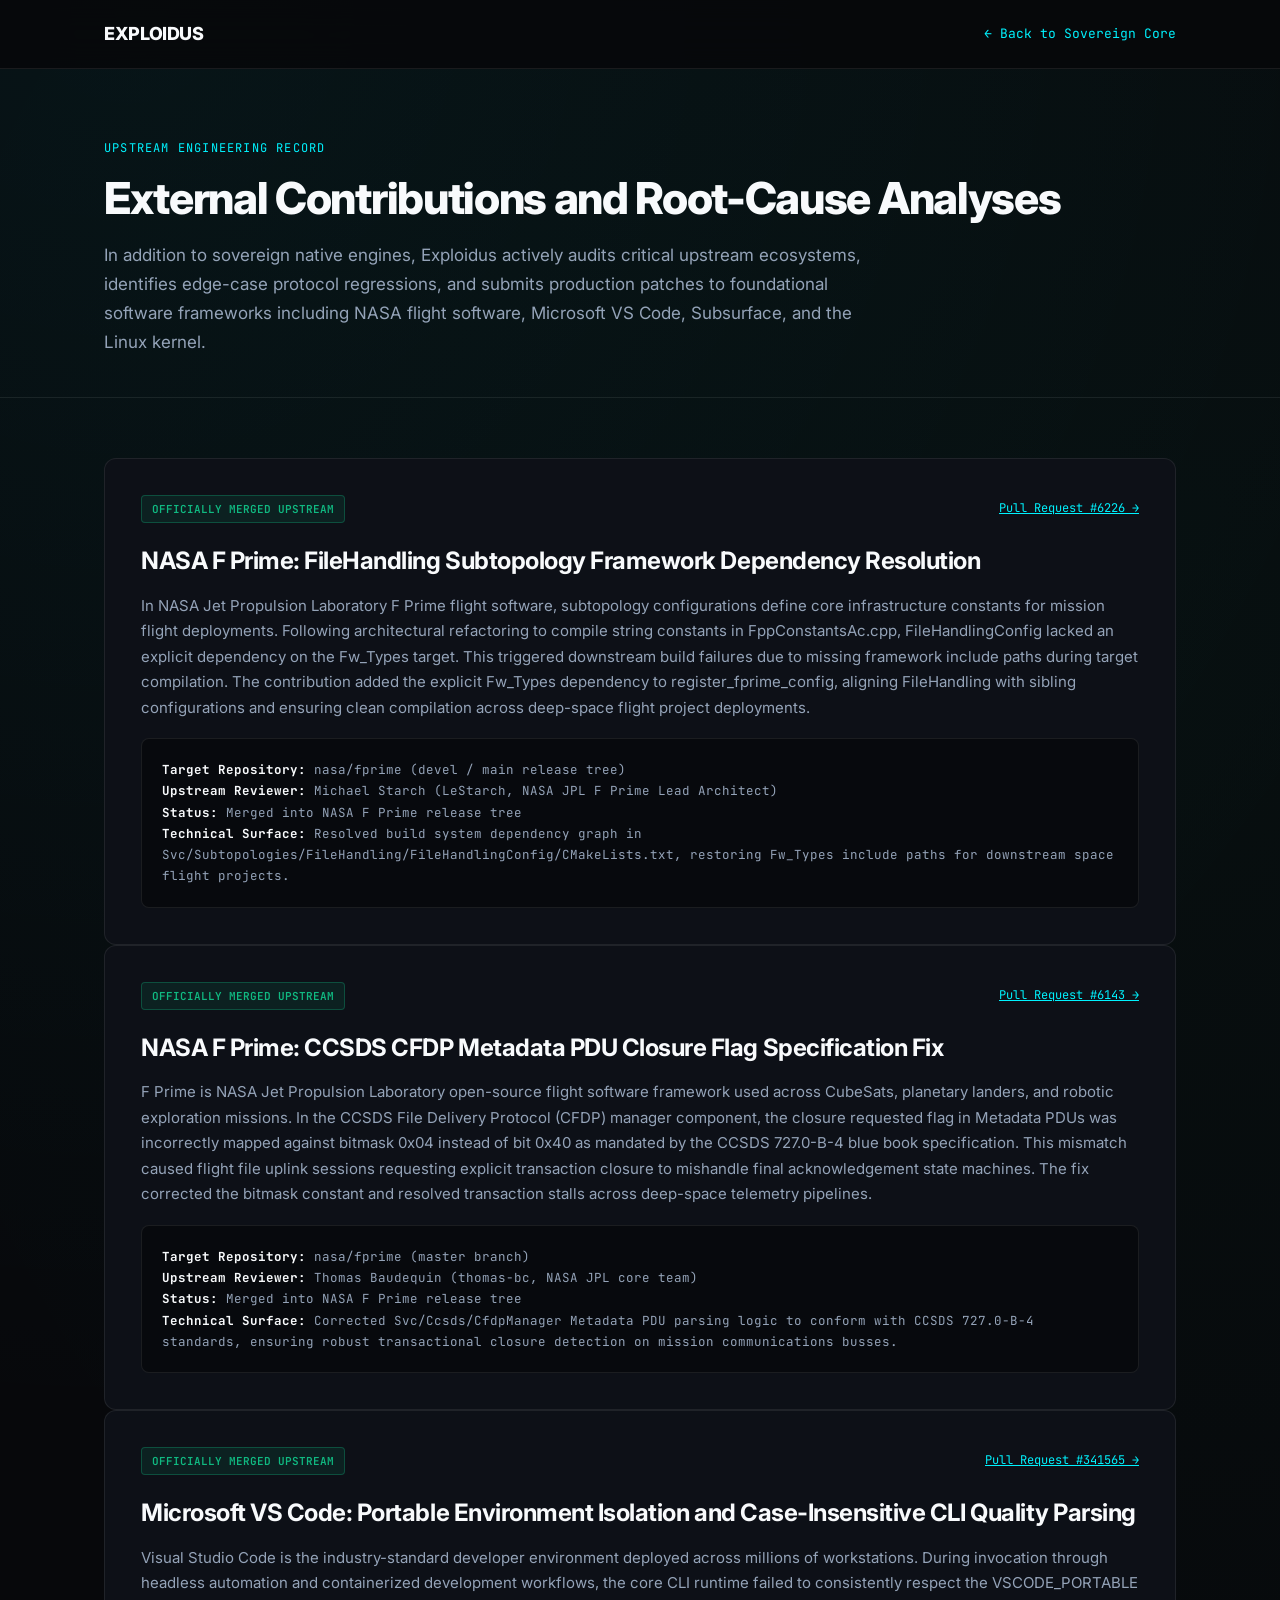
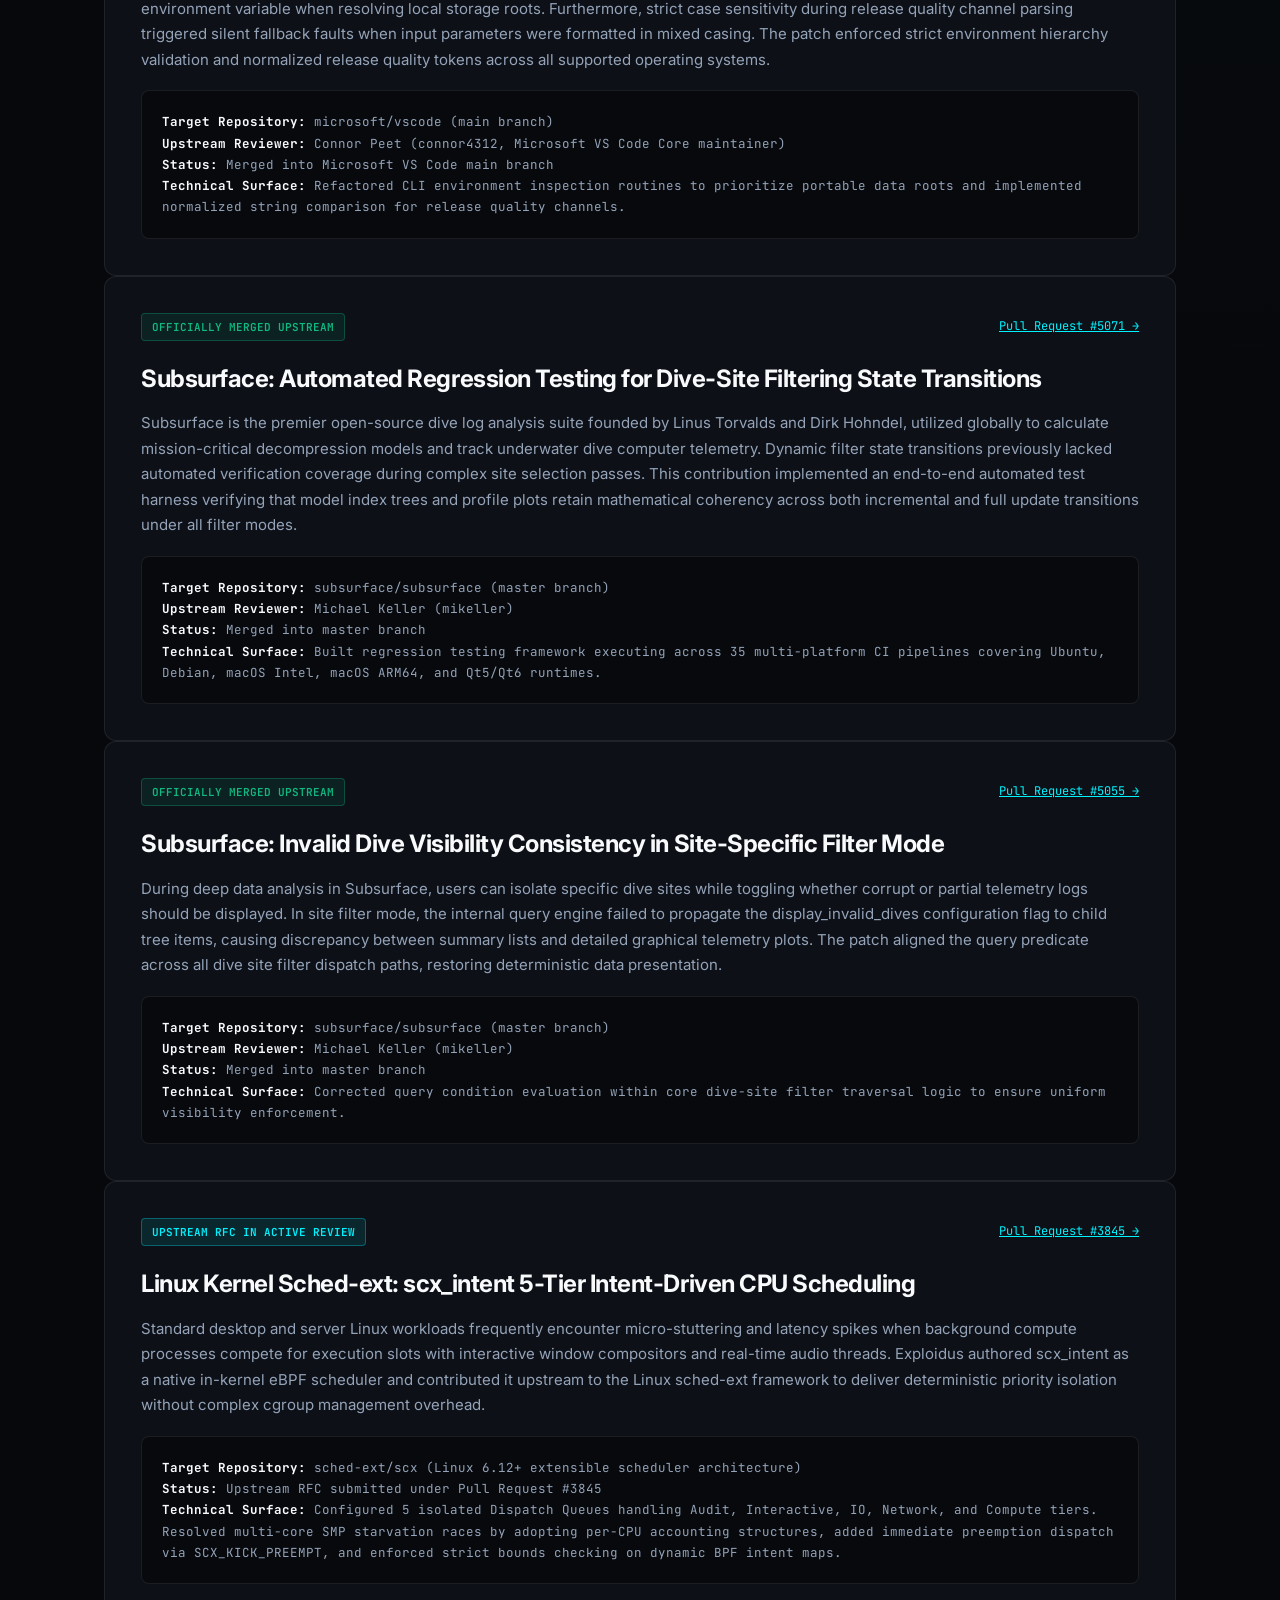
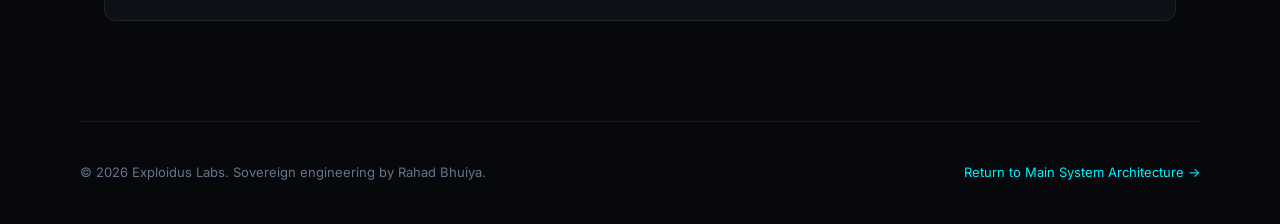
==== contributions.html @ 7e9ce343 "feat: sovereign deep-tech systems architecture, enterprise solutions, and upstream track record" ====
<!DOCTYPE html>
<html lang="en">
<head>
  <meta charset="UTF-8">
  <meta name="viewport" content="width=device-width, initial-scale=1.0">
  <title>Upstream Engineering Case Studies | Exploidus</title>
  <meta name="description" content="Technical record of upstream open source contributions, bug investigations, and kernel patches authored by Exploidus and Rahad Bhuiya across NASA, Microsoft, Subsurface, and Linux.">
  <link rel="canonical" href="https://exploidus.com/contributions.html">
  <meta name="robots" content="index, follow">
  <link rel="preconnect" href="https://fonts.googleapis.com">
  <link rel="preconnect" href="https://fonts.gstatic.com" crossorigin>
  <link href="https://fonts.googleapis.com/css2?family=Inter:wght@300;400;500;600;700;800&family=JetBrains+Mono:wght@400;500;600;700&display=swap" rel="stylesheet">
  <link rel="icon" href="data:image/svg+xml,<svg xmlns='http://www.w3.org/2000/svg' viewBox='0 0 100 100'><rect width='100' height='100' rx='22' fill='%2308090C'/><path d='M50 15 L82 30 V55 C82 72 50 85 50 85 C50 85 18 72 18 55 V30 Z' fill='none' stroke='%2300F2FE' stroke-width='6'/><circle cx='50' cy='48' r='12' fill='%2300F2FE'/></svg>">
  <style>
    :root {
      --bg: #07080B;
      --panel: #0D1017;
      --panel-hover: #121722;
      --border: rgba(255, 255, 255, 0.08);
      --border-focus: rgba(0, 242, 254, 0.35);
      --cyan: #00F2FE;
      --cyan-glow: rgba(0, 242, 254, 0.2);
      --emerald: #10B981;
      --text: #F8FAFC;
      --text-muted: #94A3B8;
      --text-dim: #64748B;
      --font-sans: 'Inter', -apple-system, BlinkMacSystemFont, 'Segoe UI', Roboto, sans-serif;
      --font-mono: 'JetBrains Mono', monospace;
      --max-width: 1120px;
    }
    *, *::before, *::after {
      box-sizing: border-box;
      margin: 0;
      padding: 0;
    }
    html {
      color-scheme: dark;
      scroll-behavior: smooth;
    }
    body {
      background-color: var(--bg);
      color: var(--text);
      font-family: var(--font-sans);
      line-height: 1.65;
      overflow-x: hidden;
      background-image: 
        radial-gradient(circle at 10% 0%, rgba(0, 242, 254, 0.05) 0%, transparent 40%),
        radial-gradient(circle at 90% 20%, rgba(16, 185, 129, 0.04) 0%, transparent 45%);
    }
    a {
      color: inherit;
      text-decoration: none;
      transition: color 0.15s ease;
    }
    .container {
      max-width: var(--max-width);
      margin: 0 auto;
      padding: 0 24px;
    }
    .nav {
      position: sticky;
      top: 0;
      z-index: 50;
      background: rgba(7, 8, 11, 0.9);
      backdrop-filter: blur(16px);
      -webkit-backdrop-filter: blur(16px);
      border-bottom: 1px solid var(--border);
    }
    .nav-inner {
      display: flex;
      align-items: center;
      justify-content: space-between;
      height: 68px;
    }
    .brand {
      display: flex;
      align-items: center;
      gap: 12px;
      font-weight: 800;
      font-size: 18px;
      letter-spacing: -0.02em;
    }

    .nav-back {
      font-family: var(--font-mono);
      font-size: 13px;
      color: var(--cyan);
      display: inline-flex;
      align-items: center;
      gap: 6px;
    }
    .nav-back:hover {
      text-decoration: underline;
    }
    .page-header {
      padding: 70px 0 40px;
      border-bottom: 1px solid var(--border);
    }
    .page-tag {
      font-family: var(--font-mono);
      font-size: 12px;
      color: var(--cyan);
      letter-spacing: 0.1em;
      text-transform: uppercase;
      margin-bottom: 14px;
      display: block;
    }
    .page-title {
      font-size: clamp(32px, 5vw, 44px);
      font-weight: 800;
      letter-spacing: -0.03em;
      line-height: 1.15;
      margin-bottom: 18px;
    }
    .page-lead {
      font-size: 17px;
      color: var(--text-muted);
      max-width: 760px;
      line-height: 1.7;
    }
    .case-list {
      padding: 60px 0 100px;
      display: flex;
      flex-direction: column;
      gap: 40px;
    }
    .case-card {
      background: var(--panel);
      border: 1px solid var(--border);
      border-radius: 12px;
      padding: 36px;
      transition: border-color 0.2s ease, box-shadow 0.2s ease;
    }
    .case-card:hover {
      border-color: var(--border-focus);
      box-shadow: 0 16px 36px rgba(0, 0, 0, 0.4);
    }
    .case-meta {
      display: flex;
      align-items: center;
      justify-content: space-between;
      gap: 16px;
      margin-bottom: 18px;
      flex-wrap: wrap;
    }
    .case-badge {
      font-family: var(--font-mono);
      font-size: 11px;
      padding: 4px 10px;
      border-radius: 4px;
      background: rgba(16, 185, 129, 0.1);
      border: 1px solid rgba(16, 185, 129, 0.3);
      color: var(--emerald);
      font-weight: 600;
      text-transform: uppercase;
    }
    .case-badge.rfc {
      background: rgba(0, 242, 254, 0.1);
      border-color: rgba(0, 242, 254, 0.3);
      color: var(--cyan);
    }
    .case-link {
      font-family: var(--font-mono);
      font-size: 12px;
      color: var(--cyan);
      text-decoration: underline;
    }
    .case-title {
      font-size: 24px;
      font-weight: 700;
      margin-bottom: 12px;
      letter-spacing: -0.02em;
    }
    .case-text {
      color: var(--text-muted);
      font-size: 15px;
      line-height: 1.7;
      margin-bottom: 18px;
    }
    .case-details {
      background: rgba(7, 8, 11, 0.7);
      border: 1px solid var(--border);
      border-radius: 8px;
      padding: 20px;
      font-family: var(--font-mono);
      font-size: 12.5px;
      color: var(--text-muted);
      line-height: 1.7;
    }
    .case-details strong {
      color: var(--text);
    }
    .footer {
      border-top: 1px solid var(--border);
      padding: 40px 0;
      font-size: 13px;
      color: var(--text-dim);
      display: flex;
      justify-content: space-between;
      align-items: center;
      flex-wrap: wrap;
      gap: 16px;
    }
    @media (max-width: 768px) {
      .container {
        padding: 0 18px;
      }
      .page-header {
        padding: 50px 0 30px;
      }
      .case-card {
        padding: 24px 18px;
      }
      .case-title {
        font-size: 20px;
      }
      .case-text {
        font-size: 14px;
      }
      .case-details {
        font-size: 11.5px;
        padding: 16px 14px;
      }
    }
  </style>
</head>
<body>

  <header class="nav">
    <div class="container nav-inner">
      <a href="https://exploidus.com/" class="brand">
        <span>EXPLOIDUS</span>
      </a>
      <a href="https://exploidus.com/" class="nav-back">&larr; Back to Sovereign Core</a>
    </div>
  </header>

  <main>
    <section class="page-header">
      <div class="container">
        <span class="page-tag">Upstream Engineering Record</span>
        <h1 class="page-title">External Contributions and Root-Cause Analyses</h1>
        <p class="page-lead">
          In addition to sovereign native engines, Exploidus actively audits critical upstream ecosystems, identifies edge-case protocol regressions, and submits production patches to foundational software frameworks including NASA flight software, Microsoft VS Code, Subsurface, and the Linux kernel.
        </p>
      </div>
    </section>

    <section class="case-list">
      <div class="container">

        <!-- Case 1: NASA F Prime PR 6226 -->
        <article class="case-card">
          <div class="case-meta">
            <span class="case-badge">OFFICIALLY MERGED UPSTREAM</span>
            <a href="https://github.com/nasa/fprime/pull/6226" target="_blank" rel="noopener" class="case-link">Pull Request #6226 &rarr;</a>
          </div>
          <h2 class="case-title">NASA F Prime: FileHandling Subtopology Framework Dependency Resolution</h2>
          <p class="case-text">
            In NASA Jet Propulsion Laboratory F Prime flight software, subtopology configurations define core infrastructure constants for mission flight deployments. Following architectural refactoring to compile string constants in FppConstantsAc.cpp, FileHandlingConfig lacked an explicit dependency on the Fw_Types target. This triggered downstream build failures due to missing framework include paths during target compilation. The contribution added the explicit Fw_Types dependency to register_fprime_config, aligning FileHandling with sibling configurations and ensuring clean compilation across deep-space flight project deployments.
          </p>
          <div class="case-details">
            <strong>Target Repository:</strong> nasa/fprime (devel / main release tree)<br>
            <strong>Upstream Reviewer:</strong> Michael Starch (LeStarch, NASA JPL F Prime Lead Architect)<br>
            <strong>Status:</strong> Merged into NASA F Prime release tree<br>
            <strong>Technical Surface:</strong> Resolved build system dependency graph in Svc/Subtopologies/FileHandling/FileHandlingConfig/CMakeLists.txt, restoring Fw_Types include paths for downstream space flight projects.
          </div>
        </article>

        <!-- Case 2: NASA F Prime PR 6143 -->
        <article class="case-card">
          <div class="case-meta">
            <span class="case-badge">OFFICIALLY MERGED UPSTREAM</span>
            <a href="https://github.com/nasa/fprime/pull/6143" target="_blank" rel="noopener" class="case-link">Pull Request #6143 &rarr;</a>
          </div>
          <h2 class="case-title">NASA F Prime: CCSDS CFDP Metadata PDU Closure Flag Specification Fix</h2>
          <p class="case-text">
            F Prime is NASA Jet Propulsion Laboratory open-source flight software framework used across CubeSats, planetary landers, and robotic exploration missions. In the CCSDS File Delivery Protocol (CFDP) manager component, the closure requested flag in Metadata PDUs was incorrectly mapped against bitmask 0x04 instead of bit 0x40 as mandated by the CCSDS 727.0-B-4 blue book specification. This mismatch caused flight file uplink sessions requesting explicit transaction closure to mishandle final acknowledgement state machines. The fix corrected the bitmask constant and resolved transaction stalls across deep-space telemetry pipelines.
          </p>
          <div class="case-details">
            <strong>Target Repository:</strong> nasa/fprime (master branch)<br>
            <strong>Upstream Reviewer:</strong> Thomas Baudequin (thomas-bc, NASA JPL core team)<br>
            <strong>Status:</strong> Merged into NASA F Prime release tree<br>
            <strong>Technical Surface:</strong> Corrected Svc/Ccsds/CfdpManager Metadata PDU parsing logic to conform with CCSDS 727.0-B-4 standards, ensuring robust transactional closure detection on mission communications busses.
          </div>
        </article>

        <!-- Case 2: Microsoft VS Code PR 341565 -->
        <article class="case-card">
          <div class="case-meta">
            <span class="case-badge">OFFICIALLY MERGED UPSTREAM</span>
            <a href="https://github.com/microsoft/vscode/pull/341565" target="_blank" rel="noopener" class="case-link">Pull Request #341565 &rarr;</a>
          </div>
          <h2 class="case-title">Microsoft VS Code: Portable Environment Isolation and Case-Insensitive CLI Quality Parsing</h2>
          <p class="case-text">
            Visual Studio Code is the industry-standard developer environment deployed across millions of workstations. During invocation through headless automation and containerized development workflows, the core CLI runtime failed to consistently respect the VSCODE_PORTABLE environment variable when resolving local storage roots. Furthermore, strict case sensitivity during release quality channel parsing triggered silent fallback faults when input parameters were formatted in mixed casing. The patch enforced strict environment hierarchy validation and normalized release quality tokens across all supported operating systems.
          </p>
          <div class="case-details">
            <strong>Target Repository:</strong> microsoft/vscode (main branch)<br>
            <strong>Upstream Reviewer:</strong> Connor Peet (connor4312, Microsoft VS Code Core maintainer)<br>
            <strong>Status:</strong> Merged into Microsoft VS Code main branch<br>
            <strong>Technical Surface:</strong> Refactored CLI environment inspection routines to prioritize portable data roots and implemented normalized string comparison for release quality channels.
          </div>
        </article>

        <!-- Case 3: Subsurface PR 5071 -->
        <article class="case-card">
          <div class="case-meta">
            <span class="case-badge">OFFICIALLY MERGED UPSTREAM</span>
            <a href="https://github.com/subsurface/subsurface/pull/5071" target="_blank" rel="noopener" class="case-link">Pull Request #5071 &rarr;</a>
          </div>
          <h2 class="case-title">Subsurface: Automated Regression Testing for Dive-Site Filtering State Transitions</h2>
          <p class="case-text">
            Subsurface is the premier open-source dive log analysis suite founded by Linus Torvalds and Dirk Hohndel, utilized globally to calculate mission-critical decompression models and track underwater dive computer telemetry. Dynamic filter state transitions previously lacked automated verification coverage during complex site selection passes. This contribution implemented an end-to-end automated test harness verifying that model index trees and profile plots retain mathematical coherency across both incremental and full update transitions under all filter modes.
          </p>
          <div class="case-details">
            <strong>Target Repository:</strong> subsurface/subsurface (master branch)<br>
            <strong>Upstream Reviewer:</strong> Michael Keller (mikeller)<br>
            <strong>Status:</strong> Merged into master branch<br>
            <strong>Technical Surface:</strong> Built regression testing framework executing across 35 multi-platform CI pipelines covering Ubuntu, Debian, macOS Intel, macOS ARM64, and Qt5/Qt6 runtimes.
          </div>
        </article>

        <!-- Case 4: Subsurface PR 5055 -->
        <article class="case-card">
          <div class="case-meta">
            <span class="case-badge">OFFICIALLY MERGED UPSTREAM</span>
            <a href="https://github.com/subsurface/subsurface/pull/5055" target="_blank" rel="noopener" class="case-link">Pull Request #5055 &rarr;</a>
          </div>
          <h2 class="case-title">Subsurface: Invalid Dive Visibility Consistency in Site-Specific Filter Mode</h2>
          <p class="case-text">
            During deep data analysis in Subsurface, users can isolate specific dive sites while toggling whether corrupt or partial telemetry logs should be displayed. In site filter mode, the internal query engine failed to propagate the display_invalid_dives configuration flag to child tree items, causing discrepancy between summary lists and detailed graphical telemetry plots. The patch aligned the query predicate across all dive site filter dispatch paths, restoring deterministic data presentation.
          </p>
          <div class="case-details">
            <strong>Target Repository:</strong> subsurface/subsurface (master branch)<br>
            <strong>Upstream Reviewer:</strong> Michael Keller (mikeller)<br>
            <strong>Status:</strong> Merged into master branch<br>
            <strong>Technical Surface:</strong> Corrected query condition evaluation within core dive-site filter traversal logic to ensure uniform visibility enforcement.
          </div>
        </article>

        <!-- Case 5: Linux Kernel Sched-ext PR 3845 -->
        <article class="case-card">
          <div class="case-meta">
            <span class="case-badge rfc">UPSTREAM RFC IN ACTIVE REVIEW</span>
            <a href="https://github.com/sched-ext/scx/pull/3845" target="_blank" rel="noopener" class="case-link">Pull Request #3845 &rarr;</a>
          </div>
          <h2 class="case-title">Linux Kernel Sched-ext: scx_intent 5-Tier Intent-Driven CPU Scheduling</h2>
          <p class="case-text">
            Standard desktop and server Linux workloads frequently encounter micro-stuttering and latency spikes when background compute processes compete for execution slots with interactive window compositors and real-time audio threads. Exploidus authored scx_intent as a native in-kernel eBPF scheduler and contributed it upstream to the Linux sched-ext framework to deliver deterministic priority isolation without complex cgroup management overhead.
          </p>
          <div class="case-details">
            <strong>Target Repository:</strong> sched-ext/scx (Linux 6.12+ extensible scheduler architecture)<br>
            <strong>Status:</strong> Upstream RFC submitted under Pull Request #3845<br>
            <strong>Technical Surface:</strong> Configured 5 isolated Dispatch Queues handling Audit, Interactive, IO, Network, and Compute tiers. Resolved multi-core SMP starvation races by adopting per-CPU accounting structures, added immediate preemption dispatch via SCX_KICK_PREEMPT, and enforced strict bounds checking on dynamic BPF intent maps.
          </div>
        </article>

      </div>
    </section>
  </main>

  <footer class="container footer">
    <div>&copy; 2026 Exploidus Labs. Sovereign engineering by Rahad Bhuiya.</div>
    <div><a href="https://exploidus.com/" style="color: var(--cyan);">Return to Main System Architecture &rarr;</a></div>
  </footer>

</body>
</html>
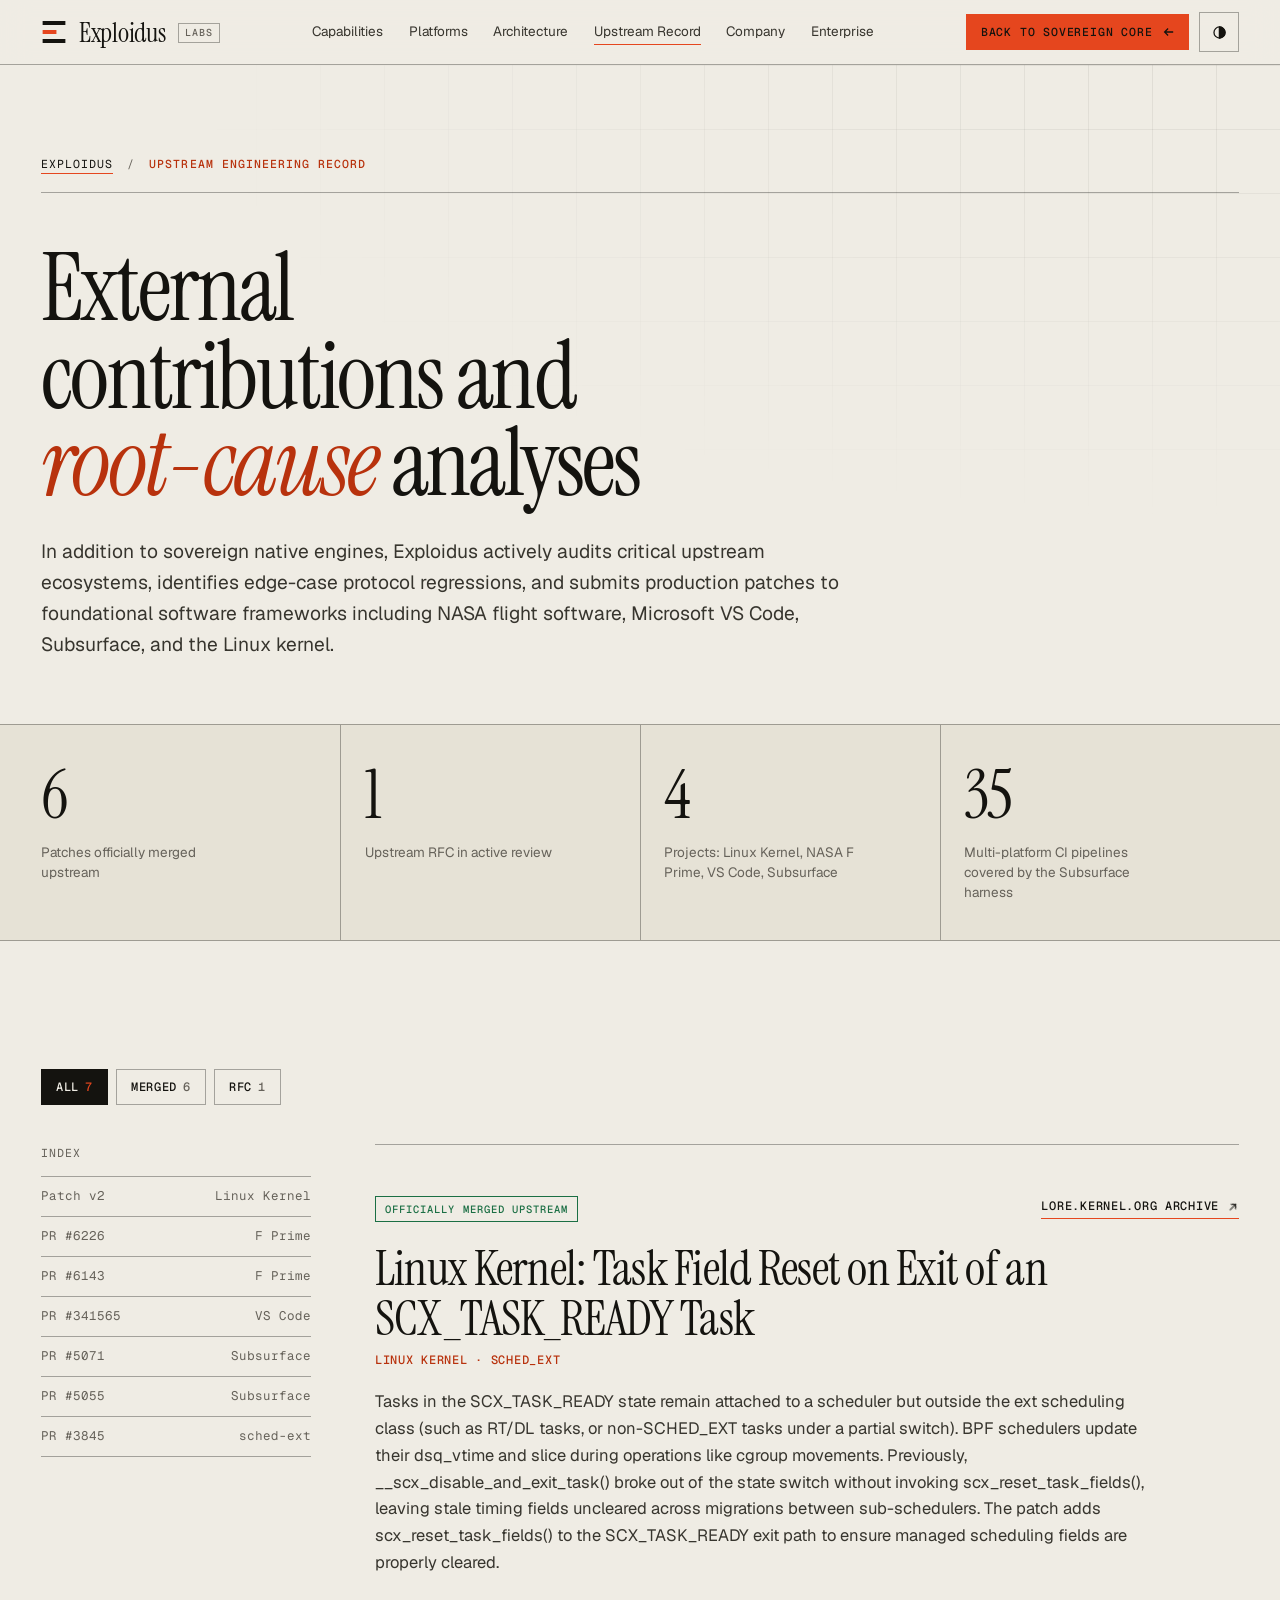
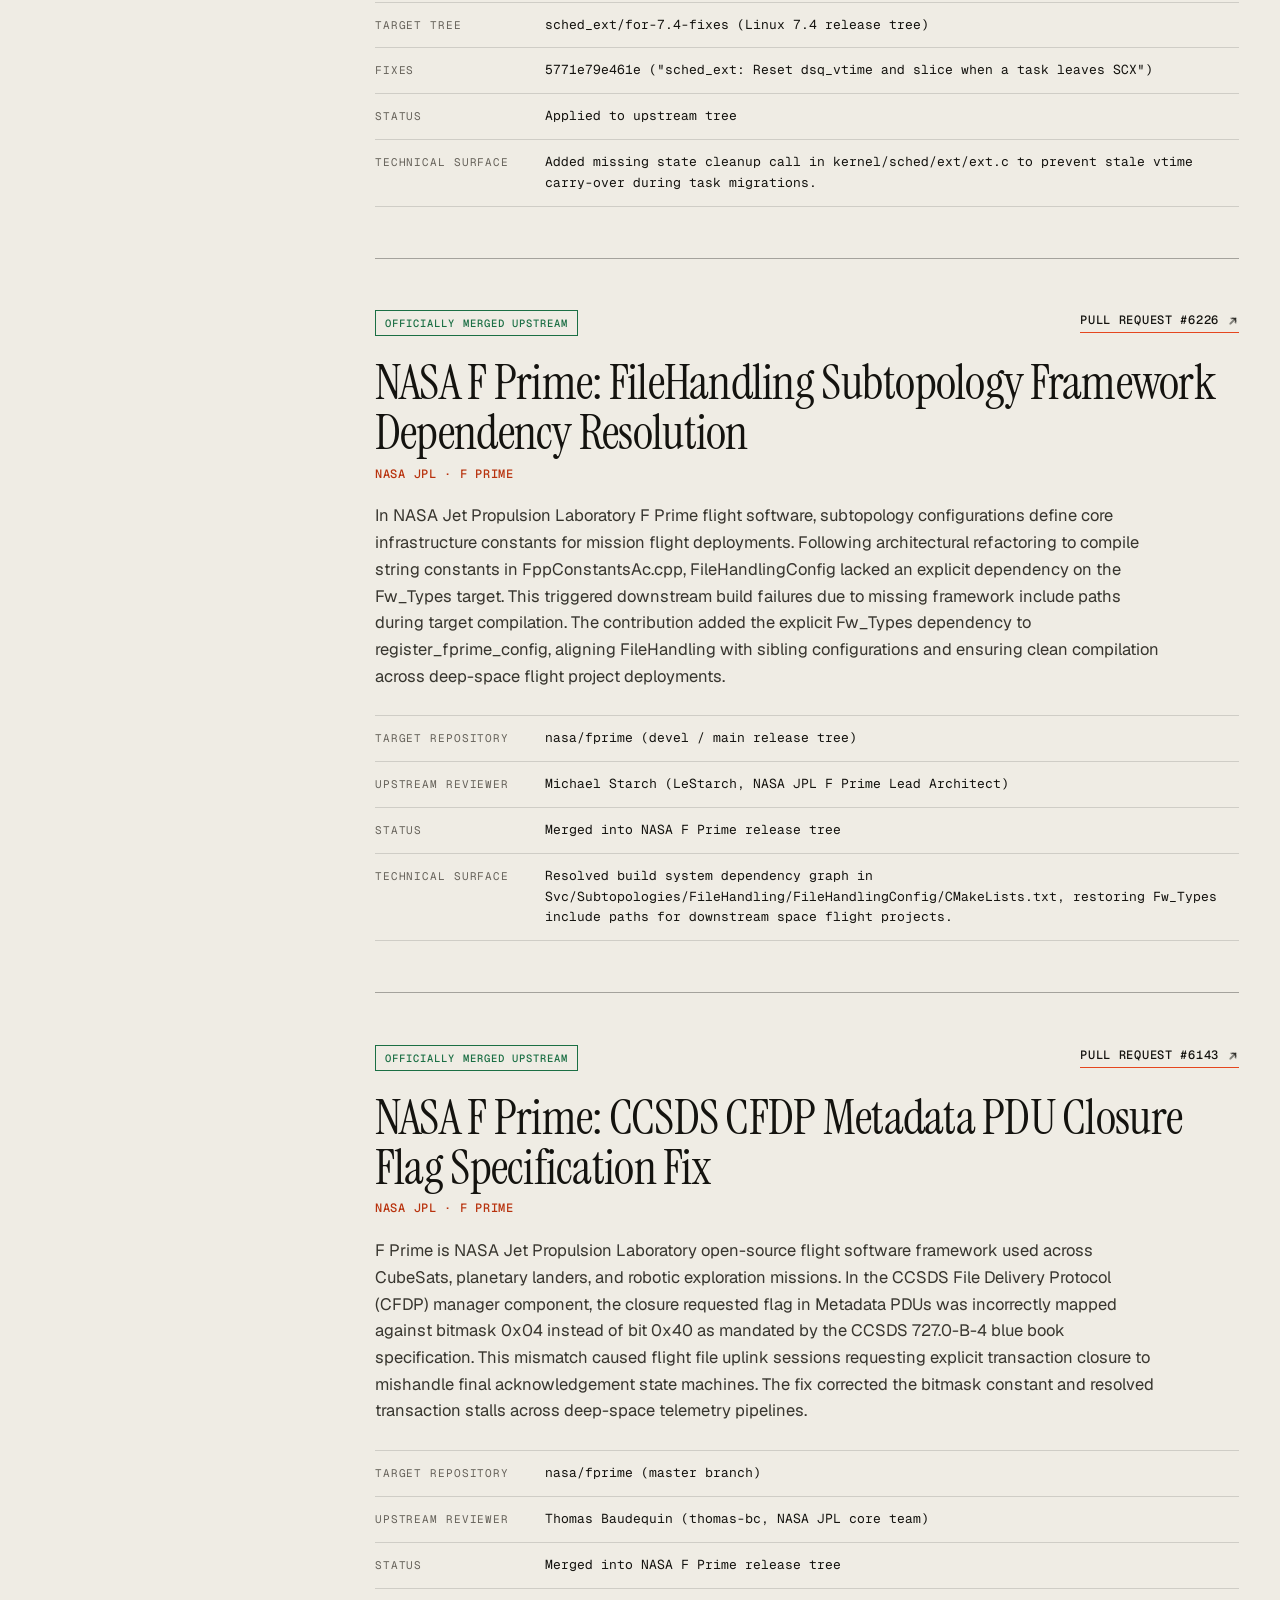
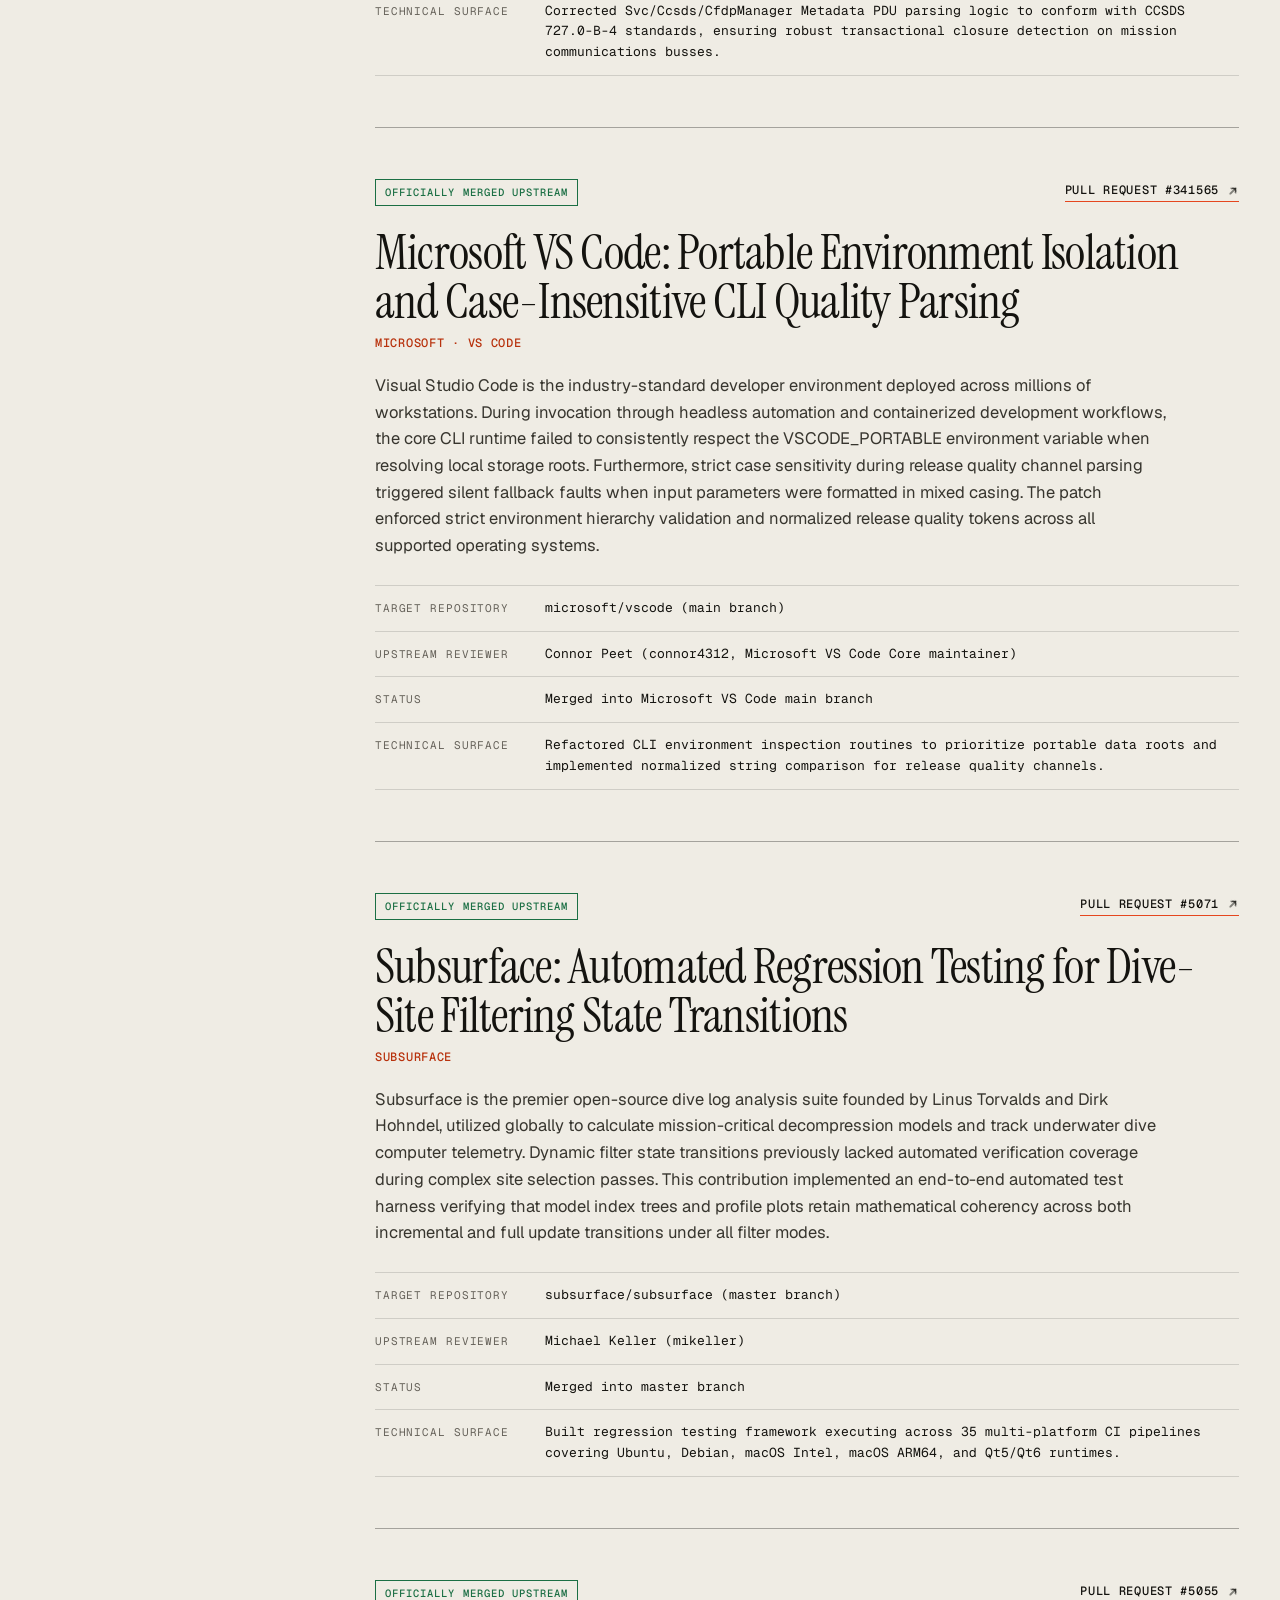
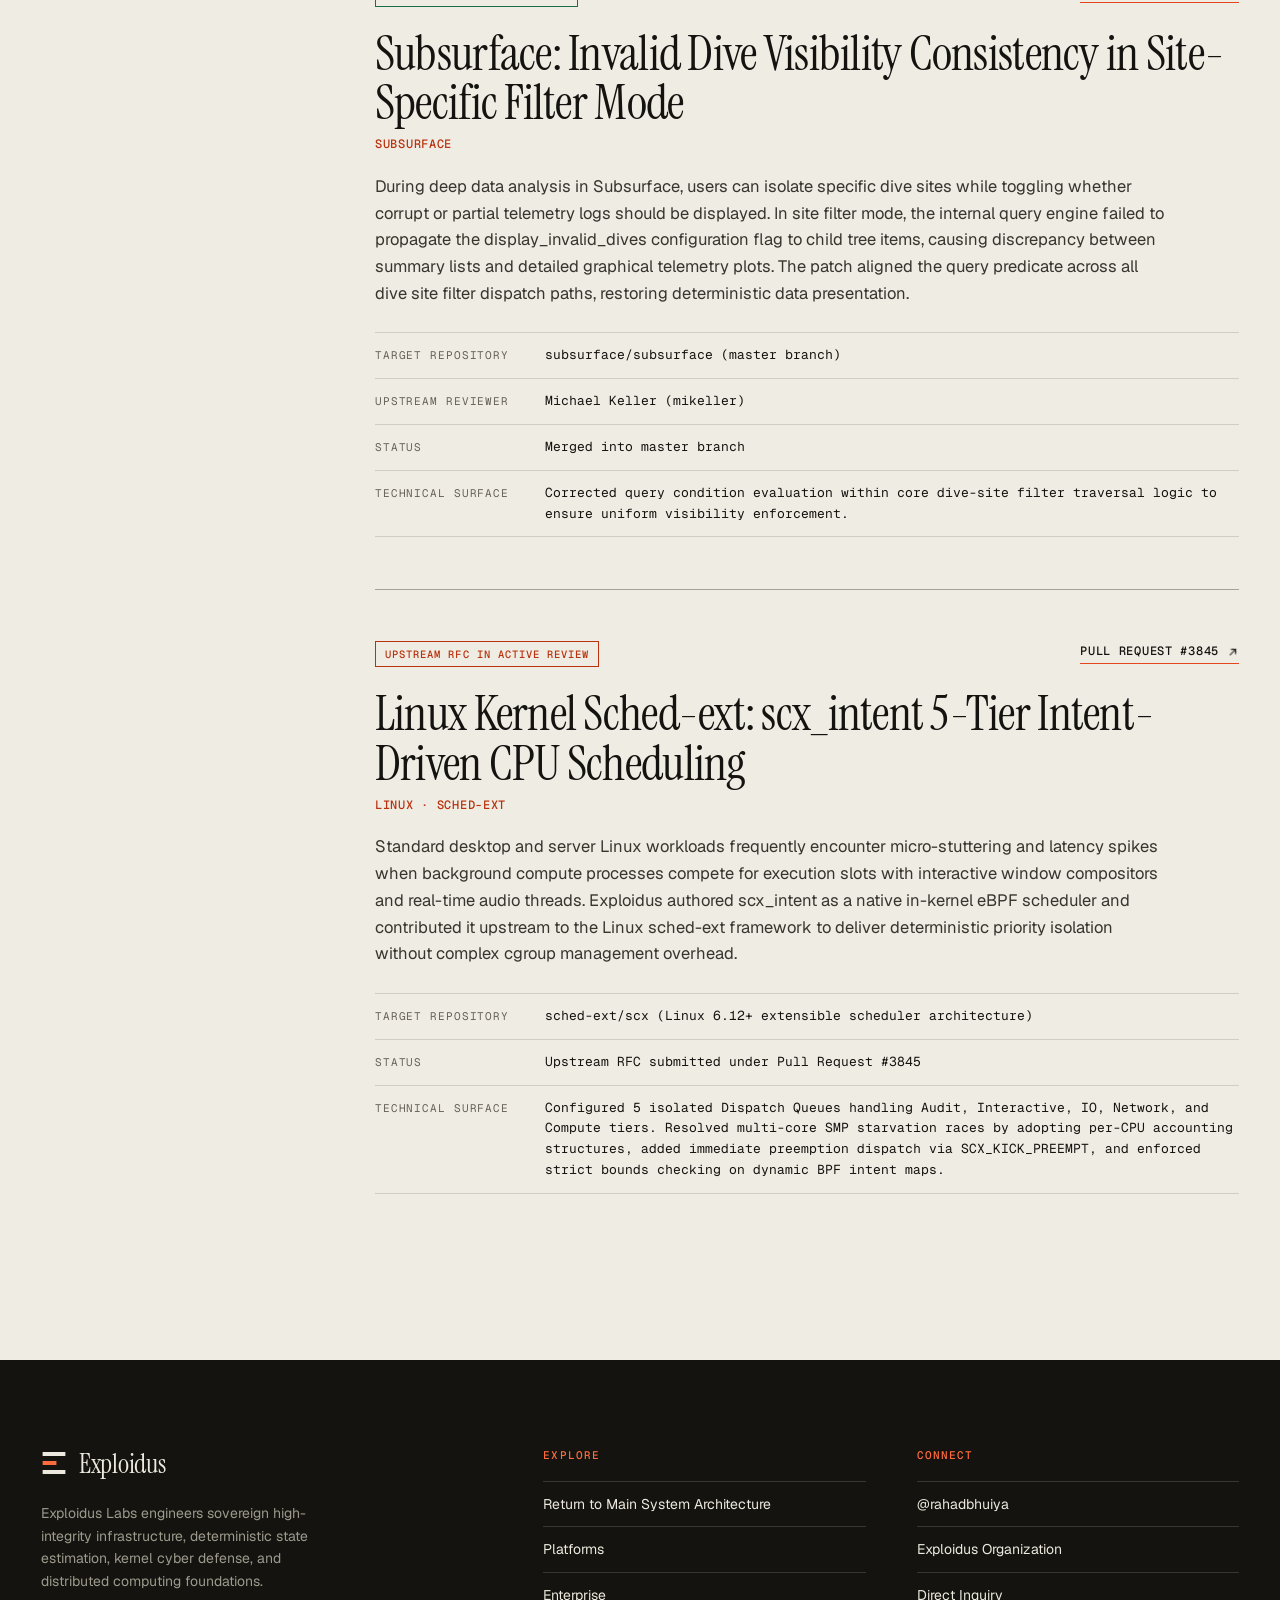
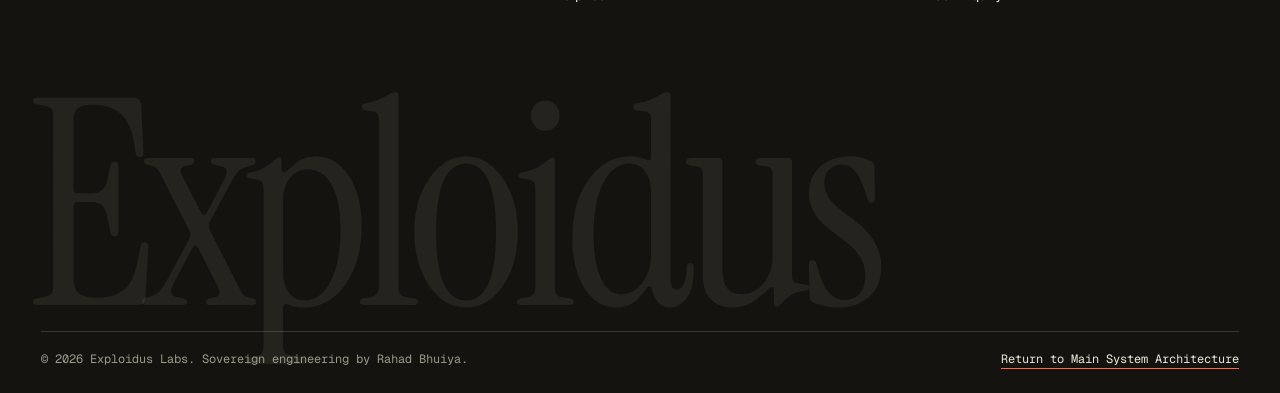
==== commit 45e22e01: "feat(design): deploy modern high-integrity systems portal redesign" ====
--- a/contributions.html
+++ b/contributions.html
@@ -7,363 +7,158 @@
   <meta name="description" content="Technical record of upstream open source contributions, bug investigations, and kernel patches authored by Exploidus and Rahad Bhuiya across NASA, Microsoft, Subsurface, and Linux.">
   <link rel="canonical" href="https://exploidus.com/contributions.html">
   <meta name="robots" content="index, follow">
-  <link rel="preconnect" href="https://fonts.googleapis.com">
-  <link rel="preconnect" href="https://fonts.gstatic.com" crossorigin>
-  <link href="https://fonts.googleapis.com/css2?family=Inter:wght@300;400;500;600;700;800&family=JetBrains+Mono:wght@400;500;600;700&display=swap" rel="stylesheet">
-  <link rel="icon" href="data:image/svg+xml,<svg xmlns='http://www.w3.org/2000/svg' viewBox='0 0 100 100'><rect width='100' height='100' rx='22' fill='%2308090C'/><path d='M50 15 L82 30 V55 C82 72 50 85 50 85 C50 85 18 72 18 55 V30 Z' fill='none' stroke='%2300F2FE' stroke-width='6'/><circle cx='50' cy='48' r='12' fill='%2300F2FE'/></svg>">
-  <style>
-    :root {
-      --bg: #07080B;
-      --panel: #0D1017;
-      --panel-hover: #121722;
-      --border: rgba(255, 255, 255, 0.08);
-      --border-focus: rgba(0, 242, 254, 0.35);
-      --cyan: #00F2FE;
-      --cyan-glow: rgba(0, 242, 254, 0.2);
-      --emerald: #10B981;
-      --text: #F8FAFC;
-      --text-muted: #94A3B8;
-      --text-dim: #64748B;
-      --font-sans: 'Inter', -apple-system, BlinkMacSystemFont, 'Segoe UI', Roboto, sans-serif;
-      --font-mono: 'JetBrains Mono', monospace;
-      --max-width: 1120px;
-    }
-    *, *::before, *::after {
-      box-sizing: border-box;
-      margin: 0;
-      padding: 0;
-    }
-    html {
-      color-scheme: dark;
-      scroll-behavior: smooth;
-    }
-    body {
-      background-color: var(--bg);
-      color: var(--text);
-      font-family: var(--font-sans);
-      line-height: 1.65;
-      overflow-x: hidden;
-      background-image: 
-        radial-gradient(circle at 10% 0%, rgba(0, 242, 254, 0.05) 0%, transparent 40%),
-        radial-gradient(circle at 90% 20%, rgba(16, 185, 129, 0.04) 0%, transparent 45%);
-    }
-    a {
-      color: inherit;
-      text-decoration: none;
-      transition: color 0.15s ease;
-    }
-    .container {
-      max-width: var(--max-width);
-      margin: 0 auto;
-      padding: 0 24px;
-    }
-    .nav {
-      position: sticky;
-      top: 0;
-      z-index: 50;
-      background: rgba(7, 8, 11, 0.9);
-      backdrop-filter: blur(16px);
-      -webkit-backdrop-filter: blur(16px);
-      border-bottom: 1px solid var(--border);
-    }
-    .nav-inner {
-      display: flex;
-      align-items: center;
-      justify-content: space-between;
-      height: 68px;
-    }
-    .brand {
-      display: flex;
-      align-items: center;
-      gap: 12px;
-      font-weight: 800;
-      font-size: 18px;
-      letter-spacing: -0.02em;
-    }
-
-    .nav-back {
-      font-family: var(--font-mono);
-      font-size: 13px;
-      color: var(--cyan);
-      display: inline-flex;
-      align-items: center;
-      gap: 6px;
-    }
-    .nav-back:hover {
-      text-decoration: underline;
-    }
-    .page-header {
-      padding: 70px 0 40px;
-      border-bottom: 1px solid var(--border);
-    }
-    .page-tag {
-      font-family: var(--font-mono);
-      font-size: 12px;
-      color: var(--cyan);
-      letter-spacing: 0.1em;
-      text-transform: uppercase;
-      margin-bottom: 14px;
-      display: block;
-    }
-    .page-title {
-      font-size: clamp(32px, 5vw, 44px);
-      font-weight: 800;
-      letter-spacing: -0.03em;
-      line-height: 1.15;
-      margin-bottom: 18px;
-    }
-    .page-lead {
-      font-size: 17px;
-      color: var(--text-muted);
-      max-width: 760px;
-      line-height: 1.7;
-    }
-    .case-list {
-      padding: 60px 0 100px;
-      display: flex;
-      flex-direction: column;
-      gap: 40px;
-    }
-    .case-card {
-      background: var(--panel);
-      border: 1px solid var(--border);
-      border-radius: 12px;
-      padding: 36px;
-      transition: border-color 0.2s ease, box-shadow 0.2s ease;
-    }
-    .case-card:hover {
-      border-color: var(--border-focus);
-      box-shadow: 0 16px 36px rgba(0, 0, 0, 0.4);
-    }
-    .case-meta {
-      display: flex;
-      align-items: center;
-      justify-content: space-between;
-      gap: 16px;
-      margin-bottom: 18px;
-      flex-wrap: wrap;
-    }
-    .case-badge {
-      font-family: var(--font-mono);
-      font-size: 11px;
-      padding: 4px 10px;
-      border-radius: 4px;
-      background: rgba(16, 185, 129, 0.1);
-      border: 1px solid rgba(16, 185, 129, 0.3);
-      color: var(--emerald);
-      font-weight: 600;
-      text-transform: uppercase;
-    }
-    .case-badge.rfc {
-      background: rgba(0, 242, 254, 0.1);
-      border-color: rgba(0, 242, 254, 0.3);
-      color: var(--cyan);
-    }
-    .case-link {
-      font-family: var(--font-mono);
-      font-size: 12px;
-      color: var(--cyan);
-      text-decoration: underline;
-    }
-    .case-title {
-      font-size: 24px;
-      font-weight: 700;
-      margin-bottom: 12px;
-      letter-spacing: -0.02em;
-    }
-    .case-text {
-      color: var(--text-muted);
-      font-size: 15px;
-      line-height: 1.7;
-      margin-bottom: 18px;
-    }
-    .case-details {
-      background: rgba(7, 8, 11, 0.7);
-      border: 1px solid var(--border);
-      border-radius: 8px;
-      padding: 20px;
-      font-family: var(--font-mono);
-      font-size: 12.5px;
-      color: var(--text-muted);
-      line-height: 1.7;
-    }
-    .case-details strong {
-      color: var(--text);
-    }
-    .footer {
-      border-top: 1px solid var(--border);
-      padding: 40px 0;
-      font-size: 13px;
-      color: var(--text-dim);
-      display: flex;
-      justify-content: space-between;
-      align-items: center;
-      flex-wrap: wrap;
-      gap: 16px;
-    }
-    @media (max-width: 768px) {
-      .container {
-        padding: 0 18px;
-      }
-      .page-header {
-        padding: 50px 0 30px;
-      }
-      .case-card {
-        padding: 24px 18px;
-      }
-      .case-title {
-        font-size: 20px;
-      }
-      .case-text {
-        font-size: 14px;
-      }
-      .case-details {
-        font-size: 11.5px;
-        padding: 16px 14px;
-      }
-    }
-  </style>
+  <meta name="theme-color" content="#EFECE4" media="(prefers-color-scheme: light)">
+  <meta name="theme-color" content="#0F0E0B" media="(prefers-color-scheme: dark)">
+  <link rel="icon" href="data:image/svg+xml,<svg xmlns='http://www.w3.org/2000/svg' viewBox='0 0 32 32'><rect width='32' height='32' fill='%2314130F'/><path d='M7 8h18M7 24h18' stroke='%23EDE9DE' stroke-width='4'/><path d='M7 16h11' stroke='%23FF6B3D' stroke-width='4'/></svg>">
+  <link rel="preload" href="assets/fonts/instrument-serif-latin-400-normal.woff2" as="font" type="font/woff2" crossorigin>
+  <link rel="preload" href="assets/fonts/geist-latin-wght-normal.woff2" as="font" type="font/woff2" crossorigin>
+  <link rel="stylesheet" href="assets/css/style.css">
+  <script>try{var t=localStorage.getItem('exploidus-theme');if(t==='light'||t==='dark')document.documentElement.setAttribute('data-theme',t)}catch(e){}</script>
 </head>
 <body>
+  <a class="skip" href="#main">Skip to content</a>
 
   <header class="nav">
-    <div class="container nav-inner">
-      <a href="https://exploidus.com/" class="brand">
-        <span>EXPLOIDUS</span>
+    <div class="wrap nav-in">
+      <a href="index.html" class="brand" aria-label="Exploidus home">
+        <svg viewBox="0 0 32 32" aria-hidden="true"><path d="M2 5h28M2 27h28" stroke="currentColor" stroke-width="5"/><path d="M2 16h17" stroke="var(--accent)" stroke-width="5"/></svg>
+        Exploidus <small>LABS</small>
       </a>
-      <a href="https://exploidus.com/" class="nav-back">&larr; Back to Sovereign Core</a>
+      <nav class="nav-links" aria-label="Primary">
+        <a href="index.html#capabilities">Capabilities</a>
+        <a href="index.html#native-systems">Platforms</a>
+        <a href="index.html#architecture">Architecture</a>
+        <a href="contributions.html" aria-current="page">Upstream Record</a>
+        <a href="index.html#company">Company</a>
+        <a href="index.html#licensing">Enterprise</a>
+      </nav>
+      <div class="nav-act">
+        <a class="btn sm pri" href="index.html">Back to Sovereign Core <i class="arr l"></i></a>
+        <button class="icon-btn" type="button" id="themeBtn" aria-label="Toggle light / dark theme">
+          <svg viewBox="0 0 20 20" fill="none" stroke="currentColor" stroke-width="1.5"><circle cx="10" cy="10" r="6.5"/><path d="M10 3.5v13"/><path d="M10 3.5a6.5 6.5 0 0 1 0 13z" fill="currentColor"/></svg>
+        </button>
+        <button class="icon-btn menu-btn" type="button" id="menuBtn" aria-label="Open menu" aria-expanded="false" aria-controls="mnav">
+          <svg viewBox="0 0 20 20" fill="none" stroke="currentColor" stroke-width="1.6"><path d="M3 6h14M3 14h14"/></svg>
+        </button>
+      </div>
     </div>
   </header>
 
-  <main>
-    <section class="page-header">
-      <div class="container">
-        <span class="page-tag">Upstream Engineering Record</span>
-        <h1 class="page-title">External Contributions and Root-Cause Analyses</h1>
-        <p class="page-lead">
-          In addition to sovereign native engines, Exploidus actively audits critical upstream ecosystems, identifies edge-case protocol regressions, and submits production patches to foundational software frameworks including NASA flight software, Microsoft VS Code, Subsurface, and the Linux kernel.
-        </p>
+  <div class="mnav" id="mnav">
+    <a class="big" href="index.html#capabilities">Capabilities <i class="arr"></i></a>
+    <a class="big" href="index.html#native-systems">Platforms <i class="arr"></i></a>
+    <a class="big" href="index.html#architecture">Architecture <i class="arr"></i></a>
+    <a class="big" href="contributions.html">Upstream Record <i class="arr"></i></a>
+    <a class="big" href="index.html#company">Company <i class="arr"></i></a>
+    <a class="big" href="index.html#licensing">Enterprise <i class="arr"></i></a>
+    <a class="btn pri block" href="index.html">Back to Sovereign Core</a>
+  </div>
+
+  <main id="main">
+    <section class="page-hero">
+      <div class="wrap">
+        <div class="crumb lbl"><a href="index.html">Exploidus</a><span>/</span><b>Upstream Engineering Record</b></div>
+        <h1>External contributions and <em>root-cause</em> analyses</h1>
+        <p class="lead">In addition to sovereign native engines, Exploidus actively audits critical upstream ecosystems, identifies edge-case protocol regressions, and submits production patches to foundational software frameworks including NASA flight software, Microsoft VS Code, Subsurface, and the Linux kernel.</p>
       </div>
     </section>
 
-    <section class="case-list">
-      <div class="container">
-
-        <!-- Case 1: NASA F Prime PR 6226 -->
-        <article class="case-card">
-          <div class="case-meta">
-            <span class="case-badge">OFFICIALLY MERGED UPSTREAM</span>
-            <a href="https://github.com/nasa/fprime/pull/6226" target="_blank" rel="noopener" class="case-link">Pull Request #6226 &rarr;</a>
-          </div>
-          <h2 class="case-title">NASA F Prime: FileHandling Subtopology Framework Dependency Resolution</h2>
-          <p class="case-text">
-            In NASA Jet Propulsion Laboratory F Prime flight software, subtopology configurations define core infrastructure constants for mission flight deployments. Following architectural refactoring to compile string constants in FppConstantsAc.cpp, FileHandlingConfig lacked an explicit dependency on the Fw_Types target. This triggered downstream build failures due to missing framework include paths during target compilation. The contribution added the explicit Fw_Types dependency to register_fprime_config, aligning FileHandling with sibling configurations and ensuring clean compilation across deep-space flight project deployments.
-          </p>
-          <div class="case-details">
-            <strong>Target Repository:</strong> nasa/fprime (devel / main release tree)<br>
-            <strong>Upstream Reviewer:</strong> Michael Starch (LeStarch, NASA JPL F Prime Lead Architect)<br>
-            <strong>Status:</strong> Merged into NASA F Prime release tree<br>
-            <strong>Technical Surface:</strong> Resolved build system dependency graph in Svc/Subtopologies/FileHandling/FileHandlingConfig/CMakeLists.txt, restoring Fw_Types include paths for downstream space flight projects.
-          </div>
-        </article>
-
-        <!-- Case 2: NASA F Prime PR 6143 -->
-        <article class="case-card">
-          <div class="case-meta">
-            <span class="case-badge">OFFICIALLY MERGED UPSTREAM</span>
-            <a href="https://github.com/nasa/fprime/pull/6143" target="_blank" rel="noopener" class="case-link">Pull Request #6143 &rarr;</a>
-          </div>
-          <h2 class="case-title">NASA F Prime: CCSDS CFDP Metadata PDU Closure Flag Specification Fix</h2>
-          <p class="case-text">
-            F Prime is NASA Jet Propulsion Laboratory open-source flight software framework used across CubeSats, planetary landers, and robotic exploration missions. In the CCSDS File Delivery Protocol (CFDP) manager component, the closure requested flag in Metadata PDUs was incorrectly mapped against bitmask 0x04 instead of bit 0x40 as mandated by the CCSDS 727.0-B-4 blue book specification. This mismatch caused flight file uplink sessions requesting explicit transaction closure to mishandle final acknowledgement state machines. The fix corrected the bitmask constant and resolved transaction stalls across deep-space telemetry pipelines.
-          </p>
-          <div class="case-details">
-            <strong>Target Repository:</strong> nasa/fprime (master branch)<br>
-            <strong>Upstream Reviewer:</strong> Thomas Baudequin (thomas-bc, NASA JPL core team)<br>
-            <strong>Status:</strong> Merged into NASA F Prime release tree<br>
-            <strong>Technical Surface:</strong> Corrected Svc/Ccsds/CfdpManager Metadata PDU parsing logic to conform with CCSDS 727.0-B-4 standards, ensuring robust transactional closure detection on mission communications busses.
-          </div>
-        </article>
-
-        <!-- Case 2: Microsoft VS Code PR 341565 -->
-        <article class="case-card">
-          <div class="case-meta">
-            <span class="case-badge">OFFICIALLY MERGED UPSTREAM</span>
-            <a href="https://github.com/microsoft/vscode/pull/341565" target="_blank" rel="noopener" class="case-link">Pull Request #341565 &rarr;</a>
-          </div>
-          <h2 class="case-title">Microsoft VS Code: Portable Environment Isolation and Case-Insensitive CLI Quality Parsing</h2>
-          <p class="case-text">
-            Visual Studio Code is the industry-standard developer environment deployed across millions of workstations. During invocation through headless automation and containerized development workflows, the core CLI runtime failed to consistently respect the VSCODE_PORTABLE environment variable when resolving local storage roots. Furthermore, strict case sensitivity during release quality channel parsing triggered silent fallback faults when input parameters were formatted in mixed casing. The patch enforced strict environment hierarchy validation and normalized release quality tokens across all supported operating systems.
-          </p>
-          <div class="case-details">
-            <strong>Target Repository:</strong> microsoft/vscode (main branch)<br>
-            <strong>Upstream Reviewer:</strong> Connor Peet (connor4312, Microsoft VS Code Core maintainer)<br>
-            <strong>Status:</strong> Merged into Microsoft VS Code main branch<br>
-            <strong>Technical Surface:</strong> Refactored CLI environment inspection routines to prioritize portable data roots and implemented normalized string comparison for release quality channels.
-          </div>
-        </article>
-
-        <!-- Case 3: Subsurface PR 5071 -->
-        <article class="case-card">
-          <div class="case-meta">
-            <span class="case-badge">OFFICIALLY MERGED UPSTREAM</span>
-            <a href="https://github.com/subsurface/subsurface/pull/5071" target="_blank" rel="noopener" class="case-link">Pull Request #5071 &rarr;</a>
-          </div>
-          <h2 class="case-title">Subsurface: Automated Regression Testing for Dive-Site Filtering State Transitions</h2>
-          <p class="case-text">
-            Subsurface is the premier open-source dive log analysis suite founded by Linus Torvalds and Dirk Hohndel, utilized globally to calculate mission-critical decompression models and track underwater dive computer telemetry. Dynamic filter state transitions previously lacked automated verification coverage during complex site selection passes. This contribution implemented an end-to-end automated test harness verifying that model index trees and profile plots retain mathematical coherency across both incremental and full update transitions under all filter modes.
-          </p>
-          <div class="case-details">
-            <strong>Target Repository:</strong> subsurface/subsurface (master branch)<br>
-            <strong>Upstream Reviewer:</strong> Michael Keller (mikeller)<br>
-            <strong>Status:</strong> Merged into master branch<br>
-            <strong>Technical Surface:</strong> Built regression testing framework executing across 35 multi-platform CI pipelines covering Ubuntu, Debian, macOS Intel, macOS ARM64, and Qt5/Qt6 runtimes.
-          </div>
-        </article>
-
-        <!-- Case 4: Subsurface PR 5055 -->
-        <article class="case-card">
-          <div class="case-meta">
-            <span class="case-badge">OFFICIALLY MERGED UPSTREAM</span>
-            <a href="https://github.com/subsurface/subsurface/pull/5055" target="_blank" rel="noopener" class="case-link">Pull Request #5055 &rarr;</a>
-          </div>
-          <h2 class="case-title">Subsurface: Invalid Dive Visibility Consistency in Site-Specific Filter Mode</h2>
-          <p class="case-text">
-            During deep data analysis in Subsurface, users can isolate specific dive sites while toggling whether corrupt or partial telemetry logs should be displayed. In site filter mode, the internal query engine failed to propagate the display_invalid_dives configuration flag to child tree items, causing discrepancy between summary lists and detailed graphical telemetry plots. The patch aligned the query predicate across all dive site filter dispatch paths, restoring deterministic data presentation.
-          </p>
-          <div class="case-details">
-            <strong>Target Repository:</strong> subsurface/subsurface (master branch)<br>
-            <strong>Upstream Reviewer:</strong> Michael Keller (mikeller)<br>
-            <strong>Status:</strong> Merged into master branch<br>
-            <strong>Technical Surface:</strong> Corrected query condition evaluation within core dive-site filter traversal logic to ensure uniform visibility enforcement.
-          </div>
-        </article>
-
-        <!-- Case 5: Linux Kernel Sched-ext PR 3845 -->
-        <article class="case-card">
-          <div class="case-meta">
-            <span class="case-badge rfc">UPSTREAM RFC IN ACTIVE REVIEW</span>
-            <a href="https://github.com/sched-ext/scx/pull/3845" target="_blank" rel="noopener" class="case-link">Pull Request #3845 &rarr;</a>
-          </div>
-          <h2 class="case-title">Linux Kernel Sched-ext: scx_intent 5-Tier Intent-Driven CPU Scheduling</h2>
-          <p class="case-text">
-            Standard desktop and server Linux workloads frequently encounter micro-stuttering and latency spikes when background compute processes compete for execution slots with interactive window compositors and real-time audio threads. Exploidus authored scx_intent as a native in-kernel eBPF scheduler and contributed it upstream to the Linux sched-ext framework to deliver deterministic priority isolation without complex cgroup management overhead.
-          </p>
-          <div class="case-details">
-            <strong>Target Repository:</strong> sched-ext/scx (Linux 6.12+ extensible scheduler architecture)<br>
-            <strong>Status:</strong> Upstream RFC submitted under Pull Request #3845<br>
-            <strong>Technical Surface:</strong> Configured 5 isolated Dispatch Queues handling Audit, Interactive, IO, Network, and Compute tiers. Resolved multi-core SMP starvation races by adopting per-CPU accounting structures, added immediate preemption dispatch via SCX_KICK_PREEMPT, and enforced strict bounds checking on dynamic BPF intent maps.
-          </div>
-        </article>
-
+    <section class="figs" aria-label="Record summary">
+      <div class="wrap figs-grid four">
+        <div class="fig"><div class="fig-v">6</div><p class="fig-d">Patches officially merged upstream</p></div>
+        <div class="fig"><div class="fig-v">1</div><p class="fig-d">Upstream RFC in active review</p></div>
+        <div class="fig"><div class="fig-v">4</div><p class="fig-d">Projects: Linux Kernel, NASA F Prime, VS Code, Subsurface</p></div>
+        <div class="fig"><div class="fig-v">35</div><p class="fig-d">Multi-platform CI pipelines covered by the Subsurface harness</p></div>
       </div>
     </section>
+
+    <section class="sec" style="border-top:0;padding-bottom:0">
+      <div class="wrap">
+        <div class="chips" role="group" aria-label="Filter case studies">
+          <button class="chip" type="button" data-f="all" aria-pressed="true">All<i>7</i></button>
+          <button class="chip" type="button" data-f="merged" aria-pressed="false">Merged<i>6</i></button>
+          <button class="chip" type="button" data-f="rfc" aria-pressed="false">RFC<i>1</i></button>
+        </div>
+      </div>
+    </section>
+
+    <div class="wrap ledger">
+      <nav class="toc" aria-label="Case studies"><span class="lbl">Index</span><a href="#patch-scx-ready" data-g="merged"><span>Patch v2</span><span>Linux Kernel</span></a><a href="#pr-6226" data-g="merged"><span>PR #6226</span><span>F Prime</span></a><a href="#pr-6143" data-g="merged"><span>PR #6143</span><span>F Prime</span></a><a href="#pr-341565" data-g="merged"><span>PR #341565</span><span>VS Code</span></a><a href="#pr-5071" data-g="merged"><span>PR #5071</span><span>Subsurface</span></a><a href="#pr-5055" data-g="merged"><span>PR #5055</span><span>Subsurface</span></a><a href="#pr-3845" data-g="rfc"><span>PR #3845</span><span>sched-ext</span></a></nav>
+      <div>
+        <article class="case rv" id="patch-scx-ready" data-g="merged">
+          <div class="case-top"><span class="status">Officially merged upstream</span><a class="tlink" href="https://lore.kernel.org/sched-ext/20261106180353.457-1-rahadbhuiya2021@gmail.com/" target="_blank" rel="noopener">lore.kernel.org Archive <i class="arr ne"></i></a></div>
+          <h2>Linux Kernel: Task Field Reset on Exit of an SCX_TASK_READY Task</h2>
+          <div class="proj">Linux Kernel · sched_ext</div>
+          <p>Tasks in the SCX_TASK_READY state remain attached to a scheduler but outside the ext scheduling class (such as RT/DL tasks, or non-SCHED_EXT tasks under a partial switch). BPF schedulers update their dsq_vtime and slice during operations like cgroup movements. Previously, __scx_disable_and_exit_task() broke out of the state switch without invoking scx_reset_task_fields(), leaving stale timing fields uncleared across migrations between sub-schedulers. The patch adds scx_reset_task_fields() to the SCX_TASK_READY exit path to ensure managed scheduling fields are properly cleared.</p>
+          <dl><dt>Target Tree</dt><dd>sched_ext/for-7.4-fixes (Linux 7.4 release tree)</dd><dt>Fixes</dt><dd>5771e79e461e ("sched_ext: Reset dsq_vtime and slice when a task leaves SCX")</dd><dt>Status</dt><dd>Applied to upstream tree</dd><dt>Technical Surface</dt><dd>Added missing state cleanup call in kernel/sched/ext/ext.c to prevent stale vtime carry-over during task migrations.</dd></dl>
+        </article>
+        <article class="case rv" id="pr-6226" data-g="merged">
+          <div class="case-top"><span class="status">Officially merged upstream</span><a class="tlink" href="https://github.com/nasa/fprime/pull/6226" target="_blank" rel="noopener">Pull Request #6226 <i class="arr ne"></i></a></div>
+          <h2>NASA F Prime: FileHandling Subtopology Framework Dependency Resolution</h2>
+          <div class="proj">NASA JPL · F Prime</div>
+          <p>In NASA Jet Propulsion Laboratory F Prime flight software, subtopology configurations define core infrastructure constants for mission flight deployments. Following architectural refactoring to compile string constants in FppConstantsAc.cpp, FileHandlingConfig lacked an explicit dependency on the Fw_Types target. This triggered downstream build failures due to missing framework include paths during target compilation. The contribution added the explicit Fw_Types dependency to register_fprime_config, aligning FileHandling with sibling configurations and ensuring clean compilation across deep-space flight project deployments.</p>
+          <dl><dt>Target Repository</dt><dd>nasa/fprime (devel / main release tree)</dd><dt>Upstream Reviewer</dt><dd>Michael Starch (LeStarch, NASA JPL F Prime Lead Architect)</dd><dt>Status</dt><dd>Merged into NASA F Prime release tree</dd><dt>Technical Surface</dt><dd>Resolved build system dependency graph in Svc/Subtopologies/FileHandling/FileHandlingConfig/CMakeLists.txt, restoring Fw_Types include paths for downstream space flight projects.</dd></dl>
+        </article>
+        <article class="case rv" id="pr-6143" data-g="merged">
+          <div class="case-top"><span class="status">Officially merged upstream</span><a class="tlink" href="https://github.com/nasa/fprime/pull/6143" target="_blank" rel="noopener">Pull Request #6143 <i class="arr ne"></i></a></div>
+          <h2>NASA F Prime: CCSDS CFDP Metadata PDU Closure Flag Specification Fix</h2>
+          <div class="proj">NASA JPL · F Prime</div>
+          <p>F Prime is NASA Jet Propulsion Laboratory open-source flight software framework used across CubeSats, planetary landers, and robotic exploration missions. In the CCSDS File Delivery Protocol (CFDP) manager component, the closure requested flag in Metadata PDUs was incorrectly mapped against bitmask 0x04 instead of bit 0x40 as mandated by the CCSDS 727.0-B-4 blue book specification. This mismatch caused flight file uplink sessions requesting explicit transaction closure to mishandle final acknowledgement state machines. The fix corrected the bitmask constant and resolved transaction stalls across deep-space telemetry pipelines.</p>
+          <dl><dt>Target Repository</dt><dd>nasa/fprime (master branch)</dd><dt>Upstream Reviewer</dt><dd>Thomas Baudequin (thomas-bc, NASA JPL core team)</dd><dt>Status</dt><dd>Merged into NASA F Prime release tree</dd><dt>Technical Surface</dt><dd>Corrected Svc/Ccsds/CfdpManager Metadata PDU parsing logic to conform with CCSDS 727.0-B-4 standards, ensuring robust transactional closure detection on mission communications busses.</dd></dl>
+        </article>
+        <article class="case rv" id="pr-341565" data-g="merged">
+          <div class="case-top"><span class="status">Officially merged upstream</span><a class="tlink" href="https://github.com/microsoft/vscode/pull/341565" target="_blank" rel="noopener">Pull Request #341565 <i class="arr ne"></i></a></div>
+          <h2>Microsoft VS Code: Portable Environment Isolation and Case-Insensitive CLI Quality Parsing</h2>
+          <div class="proj">Microsoft · VS Code</div>
+          <p>Visual Studio Code is the industry-standard developer environment deployed across millions of workstations. During invocation through headless automation and containerized development workflows, the core CLI runtime failed to consistently respect the VSCODE_PORTABLE environment variable when resolving local storage roots. Furthermore, strict case sensitivity during release quality channel parsing triggered silent fallback faults when input parameters were formatted in mixed casing. The patch enforced strict environment hierarchy validation and normalized release quality tokens across all supported operating systems.</p>
+          <dl><dt>Target Repository</dt><dd>microsoft/vscode (main branch)</dd><dt>Upstream Reviewer</dt><dd>Connor Peet (connor4312, Microsoft VS Code Core maintainer)</dd><dt>Status</dt><dd>Merged into Microsoft VS Code main branch</dd><dt>Technical Surface</dt><dd>Refactored CLI environment inspection routines to prioritize portable data roots and implemented normalized string comparison for release quality channels.</dd></dl>
+        </article>
+        <article class="case rv" id="pr-5071" data-g="merged">
+          <div class="case-top"><span class="status">Officially merged upstream</span><a class="tlink" href="https://github.com/subsurface/subsurface/pull/5071" target="_blank" rel="noopener">Pull Request #5071 <i class="arr ne"></i></a></div>
+          <h2>Subsurface: Automated Regression Testing for Dive-Site Filtering State Transitions</h2>
+          <div class="proj">Subsurface</div>
+          <p>Subsurface is the premier open-source dive log analysis suite founded by Linus Torvalds and Dirk Hohndel, utilized globally to calculate mission-critical decompression models and track underwater dive computer telemetry. Dynamic filter state transitions previously lacked automated verification coverage during complex site selection passes. This contribution implemented an end-to-end automated test harness verifying that model index trees and profile plots retain mathematical coherency across both incremental and full update transitions under all filter modes.</p>
+          <dl><dt>Target Repository</dt><dd>subsurface/subsurface (master branch)</dd><dt>Upstream Reviewer</dt><dd>Michael Keller (mikeller)</dd><dt>Status</dt><dd>Merged into master branch</dd><dt>Technical Surface</dt><dd>Built regression testing framework executing across 35 multi-platform CI pipelines covering Ubuntu, Debian, macOS Intel, macOS ARM64, and Qt5/Qt6 runtimes.</dd></dl>
+        </article>
+        <article class="case rv" id="pr-5055" data-g="merged">
+          <div class="case-top"><span class="status">Officially merged upstream</span><a class="tlink" href="https://github.com/subsurface/subsurface/pull/5055" target="_blank" rel="noopener">Pull Request #5055 <i class="arr ne"></i></a></div>
+          <h2>Subsurface: Invalid Dive Visibility Consistency in Site-Specific Filter Mode</h2>
+          <div class="proj">Subsurface</div>
+          <p>During deep data analysis in Subsurface, users can isolate specific dive sites while toggling whether corrupt or partial telemetry logs should be displayed. In site filter mode, the internal query engine failed to propagate the display_invalid_dives configuration flag to child tree items, causing discrepancy between summary lists and detailed graphical telemetry plots. The patch aligned the query predicate across all dive site filter dispatch paths, restoring deterministic data presentation.</p>
+          <dl><dt>Target Repository</dt><dd>subsurface/subsurface (master branch)</dd><dt>Upstream Reviewer</dt><dd>Michael Keller (mikeller)</dd><dt>Status</dt><dd>Merged into master branch</dd><dt>Technical Surface</dt><dd>Corrected query condition evaluation within core dive-site filter traversal logic to ensure uniform visibility enforcement.</dd></dl>
+        </article>
+        <article class="case rv" id="pr-3845" data-g="rfc">
+          <div class="case-top"><span class="status rfc">Upstream RFC in active review</span><a class="tlink" href="https://github.com/sched-ext/scx/pull/3845" target="_blank" rel="noopener">Pull Request #3845 <i class="arr ne"></i></a></div>
+          <h2>Linux Kernel Sched-ext: scx_intent 5-Tier Intent-Driven CPU Scheduling</h2>
+          <div class="proj">Linux · sched-ext</div>
+          <p>Standard desktop and server Linux workloads frequently encounter micro-stuttering and latency spikes when background compute processes compete for execution slots with interactive window compositors and real-time audio threads. Exploidus authored scx_intent as a native in-kernel eBPF scheduler and contributed it upstream to the Linux sched-ext framework to deliver deterministic priority isolation without complex cgroup management overhead.</p>
+          <dl><dt>Target Repository</dt><dd>sched-ext/scx (Linux 6.12+ extensible scheduler architecture)</dd><dt>Status</dt><dd>Upstream RFC submitted under Pull Request #3845</dd><dt>Technical Surface</dt><dd>Configured 5 isolated Dispatch Queues handling Audit, Interactive, IO, Network, and Compute tiers. Resolved multi-core SMP starvation races by adopting per-CPU accounting structures, added immediate preemption dispatch via SCX_KICK_PREEMPT, and enforced strict bounds checking on dynamic BPF intent maps.</dd></dl>
+        </article>
+      </div>
+    </div>
   </main>
 
-  <footer class="container footer">
-    <div>&copy; 2026 Exploidus Labs. Sovereign engineering by Rahad Bhuiya.</div>
-    <div><a href="https://exploidus.com/" style="color: var(--cyan);">Return to Main System Architecture &rarr;</a></div>
+  <footer class="foot on-dark">
+    <div class="wrap">
+      <div class="foot-grid three">
+        <div>
+          <a href="index.html" class="brand"><svg viewBox="0 0 32 32" aria-hidden="true"><path d="M2 5h28M2 27h28" stroke="currentColor" stroke-width="5"/><path d="M2 16h17" stroke="var(--panel-accent)" stroke-width="5"/></svg>Exploidus</a>
+          <p>Exploidus Labs engineers sovereign high-integrity infrastructure, deterministic state estimation, kernel cyber defense, and distributed computing foundations.</p>
+        </div>
+        <div><h5>Explore</h5><ul>
+          <li><a href="index.html">Return to Main System Architecture</a></li>
+          <li><a href="index.html#native-systems">Platforms</a></li>
+          <li><a href="index.html#licensing">Enterprise</a></li></ul></div>
+        <div><h5>Connect</h5><ul>
+          <li><a href="https://github.com/rahadbhuiya" target="_blank" rel="noopener">@rahadbhuiya</a></li>
+          <li><a href="https://github.com/Exploidus" target="_blank" rel="noopener">Exploidus Organization</a></li>
+          <li><a href="mailto:rahadbhuiya2021@gmail.com">Direct Inquiry</a></li></ul></div>
+      </div>
+    </div>
+    <div class="foot-mark" aria-hidden="true">&nbsp;Exploidus</div>
+    <div class="wrap"><div class="foot-base"><span>&copy; 2026 Exploidus Labs. Sovereign engineering by Rahad Bhuiya.</span><a href="index.html">Return to Main System Architecture</a></div></div>
   </footer>
 
+  <script src="assets/js/main.js" defer></script>
 </body>
 </html>
--- a/assets/css/style.css
+++ b/assets/css/style.css
@@ -0,0 +1,552 @@
+/* ==========================================================================
+   EXPLOIDUS — Technical Bulletin design system
+   paper / ink / vermilion · Instrument Serif + Geist + Geist Mono
+   ========================================================================== */
+
+@font-face {
+  font-family: "Instrument Serif";
+  src: url("../fonts/instrument-serif-latin-400-normal.woff2") format("woff2");
+  font-weight: 400; font-style: normal; font-display: swap;
+}
+@font-face {
+  font-family: "Instrument Serif";
+  src: url("../fonts/instrument-serif-latin-400-italic.woff2") format("woff2");
+  font-weight: 400; font-style: italic; font-display: swap;
+}
+@font-face {
+  font-family: "Geist";
+  src: url("../fonts/geist-latin-wght-normal.woff2") format("woff2-variations"), url("../fonts/geist-latin-wght-normal.woff2") format("woff2");
+  font-weight: 100 900; font-style: normal; font-display: swap;
+}
+@font-face {
+  font-family: "Geist Mono";
+  src: url("../fonts/geist-mono-latin-wght-normal.woff2") format("woff2-variations"), url("../fonts/geist-mono-latin-wght-normal.woff2") format("woff2");
+  font-weight: 100 900; font-style: normal; font-display: swap;
+}
+
+/* ---------- tokens ---------- */
+:root {
+  --paper: #EFECE4;
+  --paper-2: #E6E2D6;
+  --paper-3: #D9D4C5;
+  --ink: #14130F;
+  --ink-2: #37352E;
+  --mute: #66625A;
+  --rule: rgba(20, 19, 15, .14);
+  --rule-2: rgba(20, 19, 15, .34);
+  --accent: #E5461E;
+  --accent-ink: #B8320D;
+  --ok: #1B6F44;
+
+  /* instruments & inverted bands (always dark) */
+  --panel: #14130F;
+  --panel-ink: #EDE9DE;
+  --panel-mute: #9D998C;
+  --panel-line: rgba(237, 233, 222, .16);
+  --panel-accent: #FF6B3D;
+  --panel-ok: #6EE7A0;
+
+  --serif: "Instrument Serif", "Iowan Old Style", "Palatino Linotype", Georgia, serif;
+  --sans: "Geist", ui-sans-serif, system-ui, -apple-system, "Segoe UI", Roboto, sans-serif;
+  --mono: "Geist Mono", ui-monospace, "SF Mono", Menlo, Consolas, monospace;
+
+  --wrap: 1360px;
+  --gut: clamp(18px, 3.2vw, 48px);
+  --nav-h: 64px;
+
+  --arrow: url("data:image/svg+xml,%3Csvg xmlns='http://www.w3.org/2000/svg' viewBox='0 0 16 16'%3E%3Cpath d='M2 8h11M8.5 3.5 13 8l-4.5 4.5' fill='none' stroke='black' stroke-width='1.6'/%3E%3C/svg%3E");
+  --check: url("data:image/svg+xml,%3Csvg xmlns='http://www.w3.org/2000/svg' viewBox='0 0 16 16'%3E%3Cpath d='M2.5 8.5 6.5 12.5 13.5 4' fill='none' stroke='black' stroke-width='1.8'/%3E%3C/svg%3E");
+  color-scheme: light;
+}
+
+@media (prefers-color-scheme: dark) {
+  :root:not([data-theme="light"]) {
+    --paper: #0F0E0B;
+    --paper-2: #16150F;
+    --paper-3: #1F1E17;
+    --ink: #EDE9DE;
+    --ink-2: #C9C5B8;
+    --mute: #9B978B;
+    --rule: rgba(237, 233, 222, .12);
+    --rule-2: rgba(237, 233, 222, .30);
+    --accent: #FF6B3D;
+    --accent-ink: #FF8A63;
+    --ok: #6EE7A0;
+    --panel: #1A1914;
+    color-scheme: dark;
+  }
+}
+:root[data-theme="dark"] {
+  --paper: #0F0E0B;
+  --paper-2: #16150F;
+  --paper-3: #1F1E17;
+  --ink: #EDE9DE;
+  --ink-2: #C9C5B8;
+  --mute: #9B978B;
+  --rule: rgba(237, 233, 222, .12);
+  --rule-2: rgba(237, 233, 222, .30);
+  --accent: #FF6B3D;
+  --accent-ink: #FF8A63;
+  --ok: #6EE7A0;
+  --panel: #1A1914;
+  color-scheme: dark;
+}
+
+/* ---------- base ---------- */
+*, *::before, *::after { box-sizing: border-box; margin: 0; padding: 0; }
+html { scroll-behavior: smooth; -webkit-text-size-adjust: 100%; }
+body {
+  background: var(--paper);
+  color: var(--ink-2);
+  font: 400 16.5px/1.62 var(--sans);
+  -webkit-font-smoothing: antialiased;
+  text-rendering: optimizeLegibility;
+  overflow-x: hidden;
+}
+img, svg, canvas { display: block; max-width: 100%; }
+a { color: inherit; text-decoration: none; }
+button { font: inherit; color: inherit; background: none; border: 0; cursor: pointer; }
+ul, ol { list-style: none; }
+::selection { background: var(--accent); color: #14130F; }
+:focus-visible { outline: 2px solid var(--accent); outline-offset: 3px; }
+section[id], article[id] { scroll-margin-top: calc(var(--nav-h) + 12px); }
+
+.wrap { max-width: var(--wrap); margin: 0 auto; padding: 0 var(--gut); }
+.sr { position: absolute; width: 1px; height: 1px; overflow: hidden; clip: rect(0 0 0 0); white-space: nowrap; }
+.skip { position: absolute; left: 12px; top: -60px; z-index: 200; background: var(--accent); color: #14130F; padding: 10px 14px; font: 600 13px var(--mono); }
+.skip:focus { top: 10px; }
+
+/* ---------- type ---------- */
+.mono, .lbl { font-family: var(--mono); font-size: 11.5px; letter-spacing: .09em; text-transform: uppercase; }
+.lbl { color: var(--mute); }
+.lbl b { color: var(--accent-ink); font-weight: 500; }
+h1, h2, h3, h4 { font-family: var(--serif); font-weight: 400; color: var(--ink); letter-spacing: -.015em; }
+h1 em, h2 em, h3 em { font-style: italic; color: var(--accent-ink); }
+.arr, .chk { display: inline-block; width: 1em; height: 1em; vertical-align: -.14em; background: currentColor; flex: none;
+  -webkit-mask: var(--arrow) center / contain no-repeat; mask: var(--arrow) center / contain no-repeat; transition: transform .25s cubic-bezier(.2,.8,.2,1); }
+.chk { -webkit-mask-image: var(--check); mask-image: var(--check); }
+.arr.l { transform: scaleX(-1); }
+.arr.d { transform: rotate(90deg); }
+.arr.ne { transform: rotate(-45deg); }
+
+/* ---------- buttons / tags / links ---------- */
+.btn {
+  display: inline-flex; align-items: center; justify-content: center; gap: 10px;
+  font: 500 12.5px/1 var(--mono); letter-spacing: .07em; text-transform: uppercase;
+  padding: 16px 22px; border: 1px solid var(--ink); color: var(--ink); white-space: nowrap;
+  transition: background .2s, color .2s, border-color .2s;
+}
+.btn:hover { background: var(--ink); color: var(--paper); }
+.btn:hover .arr { transform: translateX(3px); }
+.btn.pri { background: var(--accent); border-color: var(--accent); color: #14130F; }
+.btn.pri:hover { background: var(--ink); border-color: var(--ink); color: var(--paper); }
+.btn.sm { padding: 11px 14px; font-size: 11.5px; }
+.btn.block { width: 100%; }
+.on-dark .btn { border-color: var(--panel-ink); color: var(--panel-ink); }
+.on-dark .btn:hover { background: var(--panel-ink); color: var(--panel); }
+.on-dark .btn.pri { background: var(--panel-accent); border-color: var(--panel-accent); color: #14130F; }
+.on-dark .btn.pri:hover { background: var(--panel-ink); border-color: var(--panel-ink); }
+
+.tags { display: flex; flex-wrap: wrap; gap: 6px; }
+.tag { font: 400 11.5px/1 var(--mono); letter-spacing: .02em; padding: 7px 9px; border: 1px solid var(--rule-2); color: var(--ink-2); }
+.tag.a { border-color: var(--accent-ink); color: var(--accent-ink); }
+.tag.ok { border-color: var(--ok); color: var(--ok); }
+.on-dark .tag { border-color: var(--panel-line); color: var(--panel-ink); }
+.on-dark .tag.a { border-color: var(--panel-accent); color: var(--panel-accent); }
+.on-dark .tag.ok { border-color: var(--panel-ok); color: var(--panel-ok); }
+
+.tlink { display: inline-flex; align-items: center; gap: 8px; font: 500 12px/1.3 var(--mono); letter-spacing: .06em; text-transform: uppercase;
+  color: var(--ink); border-bottom: 1px solid var(--accent); padding-bottom: 3px; }
+.tlink:hover { color: var(--accent-ink); }
+.tlink:hover .arr { transform: translateX(3px); }
+
+/* ---------- announcement + nav ---------- */
+.bar { background: var(--panel); color: var(--panel-ink); font: 400 12px/1.5 var(--mono); letter-spacing: .02em; }
+.bar .wrap { display: flex; gap: 14px; justify-content: center; align-items: center; padding-top: 9px; padding-bottom: 9px; text-align: center; flex-wrap: wrap; }
+.bar b { color: var(--panel-accent); font-weight: 500; letter-spacing: .09em; }
+.bar a { border-bottom: 1px solid var(--panel-accent); }
+.bar a:hover { color: var(--panel-accent); }
+
+.nav { position: sticky; top: 0; z-index: 60; background: color-mix(in srgb, var(--paper) 88%, transparent); backdrop-filter: blur(14px); -webkit-backdrop-filter: blur(14px); border-bottom: 1px solid var(--rule-2); }
+.nav-in { height: var(--nav-h); display: flex; align-items: center; justify-content: space-between; gap: 24px; }
+.brand { display: inline-flex; align-items: center; gap: 12px; font: 400 27px/1 var(--serif); color: var(--ink); letter-spacing: -.01em; }
+.brand svg { width: 26px; height: 26px; }
+.brand small { font: 500 10px/1 var(--mono); letter-spacing: .12em; border: 1px solid var(--rule-2); padding: 4px 6px; color: var(--mute); transform: translateY(1px); }
+.nav-links { display: flex; gap: clamp(14px, 2vw, 30px); font: 400 13.5px/1 var(--sans); color: var(--ink-2); }
+.nav-links a { position: relative; padding: 8px 0; }
+.nav-links a::after { content: ""; position: absolute; left: 0; right: 0; bottom: 2px; height: 1px; background: var(--accent); transform: scaleX(0); transform-origin: left; transition: transform .25s; }
+.nav-links a:hover::after, .nav-links a[aria-current="page"]::after { transform: scaleX(1); }
+.nav-act { display: flex; align-items: center; gap: 10px; }
+.icon-btn { width: 40px; height: 40px; border: 1px solid var(--rule-2); display: grid; place-items: center; color: var(--ink); transition: background .2s, color .2s; }
+.icon-btn:hover { background: var(--ink); color: var(--paper); }
+.icon-btn svg { width: 17px; height: 17px; }
+.menu-btn { display: none; }
+
+.mnav { position: fixed; top: var(--nav-h); right: 0; bottom: 0; left: 0; z-index: 55; background: var(--paper); padding: 22px var(--gut) 40px; overflow-y: auto;
+  display: flex; flex-direction: column; visibility: hidden; opacity: 0; transform: translateY(-10px); transition: opacity .25s, transform .25s, visibility 0s .25s; }
+.mnav.open { visibility: visible; opacity: 1; transform: none; transition: opacity .25s, transform .25s; }
+.mnav a.big { font: 400 clamp(34px, 9vw, 52px)/1.1 var(--serif); color: var(--ink); padding: 14px 0; border-bottom: 1px solid var(--rule); display: flex; justify-content: space-between; align-items: center; }
+.mnav a.big .arr { font-size: .5em; color: var(--accent-ink); }
+.mnav .btn { margin-top: 26px; }
+
+/* ---------- hero ---------- */
+.hero { position: relative; padding: clamp(34px, 5vw, 72px) 0 clamp(56px, 7vw, 110px); overflow: hidden; }
+.hero::before { content: ""; position: absolute; inset: 0; pointer-events: none;
+  background-image: linear-gradient(var(--rule) 1px, transparent 1px), linear-gradient(90deg, var(--rule) 1px, transparent 1px);
+  background-size: 64px 64px; background-position: -1px -1px;
+  -webkit-mask-image: radial-gradient(120% 90% at 85% 0%, #000 0%, transparent 70%); mask-image: radial-gradient(120% 90% at 85% 0%, #000 0%, transparent 70%); opacity: .55; }
+.hero .wrap { position: relative; }
+.hero-meta { display: flex; justify-content: space-between; gap: 16px; flex-wrap: wrap; padding-bottom: 18px; border-bottom: 1px solid var(--rule-2); margin-bottom: clamp(24px, 3.4vw, 44px); }
+.hero-meta .lbl:first-child::before { content: ""; display: inline-block; width: 8px; height: 8px; background: var(--accent); margin-right: 10px; animation: blink 2.4s steps(2, jump-none) infinite; }
+@keyframes blink { 0%, 60% { opacity: 1; } 61%, 100% { opacity: .15; } }
+.hero h1 { font-size: clamp(46px, 6.5vw, 112px); line-height: .92; letter-spacing: -.028em; margin-bottom: clamp(24px, 3vw, 40px); }
+.hero h1 .ln { display: block; animation: rise .9s cubic-bezier(.2, .8, .2, 1) both; }
+.hero h1 .ln:nth-child(2) { animation-delay: .08s; }
+.hero h1 .ln:nth-child(3) { animation-delay: .16s; }
+.hero h1 .ln:nth-child(4) { animation-delay: .24s; }
+@keyframes rise { from { opacity: 0; transform: translateY(.22em); } to { opacity: 1; transform: none; } }
+
+.ruler { position: relative; height: 22px; margin-bottom: clamp(22px, 3vw, 34px);
+  background:
+    repeating-linear-gradient(90deg, var(--ink) 0 1px, transparent 1px 12px) bottom / 100% 8px no-repeat,
+    repeating-linear-gradient(90deg, var(--ink) 0 1px, transparent 1px 60px) bottom / 100% 16px no-repeat; opacity: .8; }
+.ruler span { position: absolute; left: 0; top: -2px; font: 500 11px/1 var(--mono); letter-spacing: .08em; color: var(--accent-ink); background: var(--paper); padding-right: 10px; }
+.ruler span + span { left: auto; right: 0; color: var(--mute); padding: 0 0 0 10px; }
+
+.hero-grid { display: grid; grid-template-columns: minmax(0, 1.12fr) minmax(0, 1fr); gap: clamp(28px, 4.4vw, 72px); align-items: start; }
+.hero .inst { margin-top: 14px; }
+.hero-sub { font-size: clamp(17px, 1.5vw, 19.5px); line-height: 1.6; color: var(--ink-2); max-width: 560px; margin-bottom: 30px; }
+.cta { display: flex; flex-wrap: wrap; gap: 10px; margin-bottom: 34px; }
+.checks { display: grid; gap: 0; border-top: 1px solid var(--rule-2); }
+.checks li { display: flex; align-items: center; gap: 12px; padding: 12px 0; border-bottom: 1px solid var(--rule); font: 400 12.5px/1.3 var(--mono); letter-spacing: .04em; text-transform: uppercase; color: var(--ink); }
+.checks .chk { color: var(--ok); width: 15px; height: 15px; }
+
+/* ---------- instrument panel ---------- */
+.inst { background: var(--panel); color: var(--panel-ink); border: 1px solid var(--panel-line); box-shadow: 10px 10px 0 -1px var(--accent); }
+.inst-head { display: flex; justify-content: space-between; align-items: stretch; border-bottom: 1px solid var(--panel-line); }
+.inst-tabs { display: flex; overflow-x: auto; scrollbar-width: none; }
+.inst-tabs::-webkit-scrollbar { display: none; }
+.inst-tab { font: 400 11.5px/1 var(--mono); letter-spacing: .05em; color: var(--panel-mute); padding: 16px 16px; white-space: nowrap; border-right: 1px solid var(--panel-line); transition: color .2s, background .2s; }
+.inst-tab span { color: var(--panel-accent); margin-right: 7px; }
+.inst-tab:hover { color: var(--panel-ink); }
+.inst-tab[aria-selected="true"] { color: var(--panel-ink); background: rgba(255, 255, 255, .04); box-shadow: inset 0 -2px 0 var(--panel-accent); }
+.inst-badge { display: flex; align-items: center; gap: 8px; padding: 0 16px; font: 500 10.5px/1 var(--mono); letter-spacing: .12em; color: var(--panel-mute); white-space: nowrap; }
+.inst-badge::before { content: ""; width: 7px; height: 7px; border-radius: 50%; background: var(--panel-ok); animation: blink 1.6s steps(2, jump-none) infinite; }
+.inst-body { padding: 16px; }
+.stats { display: grid; grid-template-columns: repeat(3, 1fr); gap: 1px; background: var(--panel-line); border: 1px solid var(--panel-line); margin-bottom: 14px; }
+.stat { background: var(--panel); padding: 11px 13px; min-width: 0; }
+.stat dt { font: 400 10px/1.2 var(--mono); letter-spacing: .1em; text-transform: uppercase; color: var(--panel-mute); margin-bottom: 7px; }
+.stat dd { font: 500 17px/1.15 var(--mono); color: var(--panel-ink); letter-spacing: -.01em; overflow-wrap: anywhere; }
+.stat dd.a { color: var(--panel-accent); }
+.stat dd.g { color: var(--panel-ok); }
+.stat dd.r { color: #FF6B3D; }
+.plot { position: relative; border: 1px solid var(--panel-line); background:
+  linear-gradient(var(--panel-line) 1px, transparent 1px) 0 0 / 100% 38px,
+  linear-gradient(90deg, var(--panel-line) 1px, transparent 1px) 0 0 / 38px 100%; background-color: rgba(0, 0, 0, .18); }
+.plot canvas { width: 100%; height: 232px; }
+.plot .pcap { position: absolute; left: 10px; top: 8px; font: 400 10px/1 var(--mono); letter-spacing: .1em; text-transform: uppercase; color: var(--panel-mute); pointer-events: none; }
+.plot .pcap.r { left: auto; right: 10px; }
+.trace { margin-top: 14px; height: 124px; overflow: hidden; font: 400 11.5px/1.75 var(--mono); color: var(--panel-mute); display: flex; flex-direction: column; justify-content: flex-end; }
+.trace div { display: flex; justify-content: space-between; gap: 14px; padding: 0 6px; border-left: 2px solid transparent; white-space: nowrap; }
+.trace div span:first-child { overflow: hidden; text-overflow: ellipsis; }
+.trace .ok { color: var(--panel-ok); flex: none; }
+.trace .bad { color: var(--panel-accent); flex: none; }
+.trace .hot { background: rgba(255, 107, 61, .13); border-left-color: var(--panel-accent); color: var(--panel-ink); }
+.trace .hot.g { background: rgba(110, 231, 160, .1); border-left-color: var(--panel-ok); }
+.inst-foot { display: flex; justify-content: space-between; align-items: center; gap: 14px; flex-wrap: wrap; padding: 13px 16px; border-top: 1px solid var(--panel-line); font: 400 11px/1.4 var(--mono); color: var(--panel-mute); }
+.inst-btn { display: inline-flex; align-items: center; gap: 9px; border: 1px solid var(--panel-accent); color: var(--panel-accent); padding: 9px 13px; font: 500 11px/1 var(--mono); letter-spacing: .07em; text-transform: uppercase; transition: background .2s, color .2s; }
+.inst-btn:hover:not(:disabled) { background: var(--panel-accent); color: #14130F; }
+.inst-btn:disabled { opacity: .55; cursor: default; }
+.pane[hidden] { display: none; }
+
+/* ---------- key figures ---------- */
+.figs { border-top: 1px solid var(--rule-2); border-bottom: 1px solid var(--rule-2); background: var(--paper-2); }
+.figs-grid { display: grid; grid-template-columns: repeat(5, 1fr); }
+.fig { padding: clamp(22px, 3vw, 38px) clamp(14px, 1.8vw, 28px); border-left: 1px solid var(--rule-2); }
+.fig:first-child { border-left: 0; padding-left: 0; }
+.fig-v { font: 400 clamp(40px, 5.3vw, 84px)/.95 var(--serif); color: var(--ink); letter-spacing: -.03em; white-space: nowrap; }
+.fig-v small { font: 500 .22em/1 var(--mono); letter-spacing: .06em; color: var(--accent-ink); margin-left: 6px; text-transform: uppercase; }
+.fig-d { margin-top: 14px; font-size: 13.5px; line-height: 1.5; color: var(--mute); max-width: 24ch; }
+
+/* ---------- sections ---------- */
+.sec { padding: clamp(72px, 10vw, 150px) 0; border-top: 1px solid var(--rule-2); }
+.sec.alt { background: var(--paper-2); }
+.sec-head { display: grid; grid-template-columns: minmax(0, 3fr) minmax(0, 9fr); gap: 32px; margin-bottom: clamp(40px, 6vw, 84px); }
+.sec-head .lbl { padding-top: 14px; }
+.sec-head h2 { font-size: clamp(40px, 6vw, 92px); line-height: .96; letter-spacing: -.025em; margin-bottom: 26px; max-width: 16ch; }
+.sec-head p { font-size: clamp(16.5px, 1.35vw, 19px); max-width: 66ch; color: var(--ink-2); }
+
+/* ---------- capabilities ---------- */
+.caps { border-bottom: 1px solid var(--rule-2); }
+.cap { display: grid; grid-template-columns: 96px minmax(0, 5fr) minmax(0, 6fr); gap: clamp(20px, 3vw, 48px); padding: clamp(30px, 4vw, 52px) 0; border-top: 1px solid var(--rule-2); position: relative; transition: background .25s; }
+.cap:hover { background: var(--paper-2); }
+.alt .cap:hover { background: var(--paper-3); }
+.cap-n { font: 400 clamp(44px, 5vw, 76px)/.9 var(--serif); color: var(--accent-ink); }
+.cap h3 { font-size: clamp(30px, 3.4vw, 50px); line-height: 1.02; margin-top: 14px; }
+.cap p { margin-bottom: 22px; }
+.cap .flag { position: absolute; top: 14px; right: 0; font: 500 10.5px/1 var(--mono); letter-spacing: .1em; background: var(--accent); color: #14130F; padding: 6px 8px; }
+.cap .tags { margin-bottom: 24px; }
+
+/* ---------- inverted record band ---------- */
+.band { background: var(--panel); color: var(--panel-ink); padding: clamp(36px, 5vw, 72px) 0; margin-top: clamp(40px, 6vw, 80px); }
+.band-grid { display: grid; grid-template-columns: minmax(0, 7fr) minmax(0, 5fr); gap: clamp(28px, 5vw, 80px); align-items: center; }
+.band .lbl { color: var(--panel-accent); margin-bottom: 18px; display: block; }
+.band h3 { color: var(--panel-ink); font-size: clamp(34px, 4.4vw, 66px); line-height: 1; margin-bottom: 20px; }
+.band p { color: var(--panel-mute); max-width: 56ch; }
+.prs li { display: flex; justify-content: space-between; align-items: baseline; gap: 16px; padding: 14px 0; border-bottom: 1px solid var(--panel-line); font: 400 13px/1.35 var(--mono); }
+.prs li:first-child { border-top: 1px solid var(--panel-line); }
+.prs li span:last-child { color: var(--panel-ok); font-size: 11px; letter-spacing: .08em; text-transform: uppercase; flex: none; }
+.prs li.rfc span:last-child { color: var(--panel-accent); }
+.band .btn { margin-top: 28px; }
+
+/* ---------- platforms register ---------- */
+.chips { display: flex; flex-wrap: wrap; gap: 8px; margin-bottom: clamp(26px, 3vw, 40px); }
+.chip { font: 500 12px/1 var(--mono); letter-spacing: .06em; text-transform: uppercase; padding: 11px 14px; border: 1px solid var(--rule-2); color: var(--ink); transition: background .2s, color .2s; }
+.chip i { font-style: normal; color: var(--mute); margin-left: 6px; }
+.chip:hover { border-color: var(--ink); }
+.chip[aria-pressed="true"] { background: var(--ink); color: var(--paper); border-color: var(--ink); }
+.chip[aria-pressed="true"] i { color: var(--accent); }
+.register { border-bottom: 1px solid var(--rule-2); }
+.entry { display: grid; grid-template-columns: minmax(0, 3fr) minmax(0, 9fr); gap: clamp(20px, 3vw, 48px); padding: clamp(32px, 4vw, 56px) 0; border-top: 1px solid var(--rule-2); transition: background .25s; }
+.entry[hidden] { display: none; }
+.entry:hover { background: var(--paper-2); }
+.entry-side { display: flex; flex-direction: column; align-items: flex-start; gap: 14px; }
+.entry-side .idx { font: 400 clamp(28px, 3vw, 40px)/1 var(--serif); color: var(--accent-ink); }
+.entry-side .cat { font: 500 11px/1.4 var(--mono); letter-spacing: .09em; text-transform: uppercase; color: var(--ink); border: 1px solid var(--rule-2); padding: 6px 8px; }
+.entry h3 { font-size: clamp(38px, 4.8vw, 72px); line-height: .98; letter-spacing: -.02em; overflow-wrap: anywhere; }
+.entry.feat h3 { font-size: clamp(44px, 6.6vw, 100px); }
+.entry .tagline { font: 500 12.5px/1.5 var(--mono); letter-spacing: .03em; color: var(--accent-ink); margin: 14px 0 18px; }
+.entry p.d { max-width: 74ch; margin-bottom: 22px; }
+.entry .tags { margin-bottom: 24px; }
+.cmd { display: flex; align-items: center; justify-content: space-between; gap: 14px; background: var(--panel); color: var(--panel-ink); padding: 11px 12px 11px 16px; font: 400 12.5px/1.55 var(--mono); max-width: 74ch; }
+.cmd code { overflow-wrap: anywhere; font: inherit; }
+.cmd code::before { content: "$ "; color: var(--panel-accent); }
+.cmd button { flex: none; font: 500 10.5px/1 var(--mono); letter-spacing: .1em; text-transform: uppercase; color: var(--panel-mute); border: 1px solid var(--panel-line); padding: 8px 10px; transition: color .2s, border-color .2s; }
+.cmd button:hover, .cmd button.done { color: var(--panel-accent); border-color: var(--panel-accent); }
+
+/* ---------- architecture ---------- */
+.pipe { display: grid; grid-template-columns: repeat(4, 1fr); position: relative; }
+.pipe::before { content: ""; position: absolute; left: 0; right: 0; top: 26px; height: 1px; background: var(--ink); opacity: .5; }
+.stage { position: relative; text-align: left; padding: 0 22px 0 0; display: flex; flex-direction: column; gap: 10px; }
+.stage .dot { width: 53px; height: 53px; background: var(--paper); border: 1px solid var(--ink); display: grid; place-items: center; font: 500 13px/1 var(--mono); color: var(--ink); transition: background .2s, color .2s, border-color .2s; position: relative; z-index: 1; }
+.alt .stage .dot { background: var(--paper-2); }
+.stage .st { font: 500 11px/1.3 var(--mono); letter-spacing: .09em; text-transform: uppercase; color: var(--mute); margin-top: 10px; }
+.stage strong { font: 400 clamp(26px, 2.6vw, 38px)/1.05 var(--serif); color: var(--ink); letter-spacing: -.01em; }
+.stage span.sd { font-size: 14px; line-height: 1.5; color: var(--ink-2); max-width: 28ch; }
+.stage:hover .dot { border-color: var(--accent); }
+.stage[aria-selected="true"] .dot { background: var(--accent); border-color: var(--accent); color: #14130F; }
+.stage[aria-selected="true"] strong { color: var(--accent-ink); }
+.spec { margin-top: clamp(32px, 4vw, 56px); background: var(--panel); color: var(--panel-ink); padding: clamp(22px, 3vw, 40px); display: grid; grid-template-columns: minmax(0, 4fr) minmax(0, 8fr); gap: 28px; position: relative; }
+.spec::before { content: ""; position: absolute; left: 0; top: 0; width: 100%; height: 3px; background: var(--panel-accent); }
+.spec h4 { color: var(--panel-ink); font-size: clamp(28px, 3vw, 44px); line-height: 1.04; }
+.spec .lbl { color: var(--panel-accent); display: block; margin-bottom: 14px; }
+.spec dl { display: grid; grid-template-columns: 170px minmax(0, 1fr); gap: 0; font: 400 13px/1.6 var(--mono); }
+.spec dt, .spec dd { padding: 13px 0; border-top: 1px solid var(--panel-line); }
+.spec dt { color: var(--panel-mute); text-transform: uppercase; letter-spacing: .08em; font-size: 11px; padding-top: 15px; }
+.spec dd { color: var(--panel-ink); }
+.spec dl > :nth-last-child(-n+2) { border-bottom: 1px solid var(--panel-line); }
+
+/* ---------- research ---------- */
+.res { display: grid; grid-template-columns: minmax(0, 7fr) minmax(0, 5fr); gap: clamp(28px, 5vw, 80px); }
+.res .lbl.k { color: var(--ok); display: block; margin-bottom: 18px; }
+.res h3 { font-size: clamp(34px, 4.4vw, 68px); line-height: 1; margin-bottom: 22px; }
+.res > div > p { max-width: 60ch; margin-bottom: 30px; }
+.rlinks li { border-top: 1px solid var(--rule-2); }
+.rlinks li:last-child { border-bottom: 1px solid var(--rule-2); }
+.rlinks a { display: flex; justify-content: space-between; align-items: center; gap: 16px; padding: 15px 4px; font: 500 12.5px/1.3 var(--mono); letter-spacing: .05em; text-transform: uppercase; color: var(--ink); transition: padding .25s, color .25s, background .25s; }
+.rlinks a:hover { padding-left: 14px; padding-right: 14px; background: var(--ink); color: var(--paper); }
+.bib { border: 1px solid var(--rule-2); background: var(--paper); align-self: start; }
+.bib-h { display: flex; justify-content: space-between; align-items: center; padding: 10px 12px 10px 16px; border-bottom: 1px solid var(--rule-2); }
+.bib-h button { font: 500 10.5px/1 var(--mono); letter-spacing: .1em; text-transform: uppercase; border: 1px solid var(--rule-2); padding: 8px 10px; color: var(--ink); }
+.bib-h button:hover, .bib-h button.done { background: var(--ink); color: var(--paper); }
+.bib pre { padding: 18px 16px; font: 400 12px/1.75 var(--mono); color: var(--ink-2); overflow: auto; max-height: 420px; white-space: pre; }
+
+/* ---------- licensing ---------- */
+.plans { display: grid; grid-template-columns: repeat(3, 1fr); border: 1px solid var(--rule-2); }
+.plan { padding: clamp(26px, 3vw, 44px); display: flex; flex-direction: column; border-left: 1px solid var(--rule-2); background: var(--paper); }
+.plan:first-child { border-left: 0; }
+.plan.hl { background: var(--panel); color: var(--panel-ink); margin: -1px 0; border: 0; box-shadow: 0 0 0 1px var(--panel); }
+.plan .lbl { color: var(--accent-ink); }
+.plan.hl .lbl { color: var(--panel-accent); }
+.plan h3 { font-size: clamp(36px, 3.8vw, 58px); line-height: 1; margin: 22px 0 16px; }
+.plan.hl h3 { color: var(--panel-ink); }
+.plan .tg { font-size: 15px; margin-bottom: 28px; min-height: 3.2em; }
+.plan.hl .tg { color: var(--panel-mute); }
+.plan .tags { margin-bottom: 36px; flex: 1; align-content: flex-start; }
+.plan.hl .tag { border-color: var(--panel-line); color: var(--panel-ink); }
+.plan.hl .tag.a { border-color: var(--panel-accent); color: var(--panel-accent); }
+.plan.hl .tag.ok { border-color: var(--panel-ok); color: var(--panel-ok); }
+.plan.hl .btn { border-color: var(--panel-accent); background: var(--panel-accent); color: #14130F; }
+.plan.hl .btn:hover { background: var(--panel-ink); border-color: var(--panel-ink); }
+
+/* ---------- company ---------- */
+.co { display: grid; grid-template-columns: minmax(0, 7fr) minmax(0, 5fr); gap: clamp(28px, 5vw, 80px); }
+.co .quote { font: 400 clamp(32px, 4.4vw, 68px)/1.04 var(--serif); letter-spacing: -.02em; color: var(--ink); margin: 22px 0 28px; }
+.co .quote em { color: var(--accent-ink); }
+.co p { max-width: 62ch; margin-bottom: 24px; }
+.co .foc { margin-top: 30px; padding-top: 18px; border-top: 1px solid var(--rule-2); font: 400 12px/1.6 var(--mono); color: var(--mute); }
+.person { border: 1px solid var(--ink); padding: clamp(24px, 3vw, 40px); align-self: start; background: var(--paper); position: relative; }
+.person::after { content: ""; position: absolute; inset: 8px -8px -8px 8px; border: 1px solid var(--rule-2); z-index: -1; }
+.person .lbl { color: var(--accent-ink); }
+.person h3 { font-size: clamp(36px, 4vw, 60px); line-height: 1; margin: 18px 0 6px; }
+.person .role { font: 500 12px/1.4 var(--mono); letter-spacing: .06em; text-transform: uppercase; color: var(--accent-ink); margin-bottom: 20px; }
+.person p { font-size: 15px; margin-bottom: 20px; }
+.person .tags { margin-bottom: 26px; }
+.person .cta { margin: 0; }
+
+/* ---------- footer ---------- */
+.foot { background: var(--panel); color: var(--panel-ink); padding: clamp(56px, 7vw, 100px) 0 0; overflow: hidden; }
+.foot-grid { display: grid; grid-template-columns: 1.4fr repeat(3, 1fr); gap: clamp(28px, 4vw, 64px); padding-bottom: clamp(44px, 6vw, 80px); }
+.foot p { color: var(--panel-mute); font-size: 14px; max-width: 34ch; margin-top: 18px; }
+.foot .brand { color: var(--panel-ink); }
+.foot h5 { font: 500 11px/1 var(--mono); letter-spacing: .1em; text-transform: uppercase; color: var(--panel-accent); margin-bottom: 20px; }
+.foot li { border-top: 1px solid var(--panel-line); }
+.foot li a { display: block; padding: 11px 0; font-size: 14px; color: var(--panel-ink); transition: color .2s, padding .2s; }
+.foot li a:hover { color: var(--panel-accent); padding-left: 6px; }
+.foot-mark { font: 400 clamp(90px, 22.5vw, 360px)/.78 var(--serif); letter-spacing: -.045em; color: rgba(237, 233, 222, .07); white-space: nowrap; user-select: none; margin: 0 0 0 -.03em; padding-bottom: .04em; pointer-events: none; }
+.foot-base { border-top: 1px solid var(--panel-line); padding: 18px 0 24px; display: flex; justify-content: space-between; gap: 14px; flex-wrap: wrap; font: 400 12px/1.5 var(--mono); color: var(--panel-mute); }
+.foot-base a { color: var(--panel-ink); border-bottom: 1px solid var(--panel-accent); }
+
+/* ---------- pilot dialog ---------- */
+dialog.pilot { margin: auto; border: 1px solid var(--ink); background: var(--paper); color: var(--ink-2); padding: 0; width: min(660px, calc(100vw - 24px)); max-height: calc(100dvh - 24px); overflow: auto; box-shadow: 12px 12px 0 var(--accent); }
+dialog.pilot[open] { animation: pop .28s cubic-bezier(.2, .8, .2, 1); }
+dialog.pilot::backdrop { background: rgba(10, 10, 8, .62); backdrop-filter: blur(5px); }
+@keyframes pop { from { opacity: 0; transform: translateY(14px) scale(.985); } to { opacity: 1; transform: none; } }
+.pilot-h { display: flex; justify-content: space-between; align-items: flex-start; gap: 16px; padding: 28px 28px 22px; border-bottom: 1px solid var(--rule-2); }
+.pilot-h h3 { font-size: clamp(32px, 5vw, 46px); line-height: 1; margin-top: 12px; }
+.pilot form { padding: 24px 28px 30px; }
+.pilot .intro { font-size: 14.5px; margin-bottom: 22px; }
+.fld { margin-bottom: 20px; }
+.fld label { display: block; font: 500 10.5px/1 var(--mono); letter-spacing: .12em; text-transform: uppercase; color: var(--mute); margin-bottom: 4px; }
+.fld input, .fld select, .fld textarea { width: 100%; background: transparent; border: 0; border-bottom: 1px solid var(--rule-2); border-radius: 0; padding: 10px 0; font: 400 16px/1.4 var(--sans); color: var(--ink); outline: none; transition: border-color .2s, box-shadow .2s; }
+.fld select { appearance: none; -webkit-appearance: none; background: transparent url("data:image/svg+xml,%3Csvg xmlns='http://www.w3.org/2000/svg' viewBox='0 0 10 6'%3E%3Cpath d='M1 1l4 4 4-4' fill='none' stroke='%23888' stroke-width='1.4'/%3E%3C/svg%3E") right 2px center / 10px no-repeat; padding-right: 22px; }
+.fld select option { color: #14130F; background: #EFECE4; }
+.fld textarea { resize: vertical; min-height: 96px; }
+.fld input:focus, .fld select:focus, .fld textarea:focus { border-bottom-color: var(--accent); box-shadow: 0 1px 0 var(--accent); }
+.fld input::placeholder, .fld textarea::placeholder { color: var(--mute); opacity: .7; }
+
+/* ---------- contributions page ---------- */
+.page-hero { padding: clamp(44px, 7vw, 100px) 0 clamp(40px, 5vw, 72px); position: relative; overflow: hidden; }
+.page-hero::before { content: ""; position: absolute; inset: 0; pointer-events: none; opacity: .5;
+  background-image: linear-gradient(var(--rule) 1px, transparent 1px), linear-gradient(90deg, var(--rule) 1px, transparent 1px); background-size: 64px 64px;
+  -webkit-mask-image: radial-gradient(110% 100% at 90% 0%, #000, transparent 70%); mask-image: radial-gradient(110% 100% at 90% 0%, #000, transparent 70%); }
+.page-hero .wrap { position: relative; }
+.page-hero .crumb { display: flex; gap: 14px; align-items: center; padding-bottom: 18px; border-bottom: 1px solid var(--rule-2); margin-bottom: clamp(26px, 4vw, 52px); }
+.page-hero .crumb a { color: var(--ink); border-bottom: 1px solid var(--accent); }
+.page-hero h1 { font-size: clamp(44px, 7.4vw, 120px); line-height: .92; letter-spacing: -.028em; max-width: 14ch; margin-bottom: 30px; }
+.page-hero p.lead { font-size: clamp(17px, 1.5vw, 20px); max-width: 64ch; color: var(--ink-2); }
+.ledger { display: grid; grid-template-columns: 270px minmax(0, 1fr); gap: clamp(28px, 5vw, 80px); padding-bottom: clamp(70px, 9vw, 130px); }
+.toc { position: sticky; top: calc(var(--nav-h) + 24px); align-self: start; }
+.toc .lbl { display: block; margin-bottom: 14px; }
+.toc a { display: flex; justify-content: space-between; gap: 10px; padding: 11px 0; border-top: 1px solid var(--rule-2); font: 400 12.5px/1.35 var(--mono); color: var(--ink); transition: padding .2s, color .2s; }
+.toc a:last-child { border-bottom: 1px solid var(--rule-2); }
+.toc a:hover { color: var(--accent-ink); padding-left: 8px; }
+.toc a span { color: var(--mute); }
+.toc a.hide { display: none; }
+.case { padding: clamp(32px, 4vw, 56px) 0; border-top: 1px solid var(--rule-2); }
+.case[hidden] { display: none; }
+.case-top { display: flex; justify-content: space-between; align-items: center; gap: 14px; flex-wrap: wrap; margin-bottom: 22px; }
+.status { font: 500 10.5px/1 var(--mono); letter-spacing: .1em; text-transform: uppercase; padding: 7px 9px; border: 1px solid var(--ok); color: var(--ok); }
+.status.rfc { border-color: var(--accent-ink); color: var(--accent-ink); }
+.case h2 { font-size: clamp(32px, 3.8vw, 56px); line-height: 1.02; margin-bottom: 8px; }
+.case .proj { font: 500 12px/1.4 var(--mono); letter-spacing: .06em; text-transform: uppercase; color: var(--accent-ink); margin-bottom: 20px; }
+.case p { max-width: 72ch; margin-bottom: 26px; }
+.case dl { display: grid; grid-template-columns: 170px minmax(0, 1fr); font: 400 13px/1.6 var(--mono); border-bottom: 1px solid var(--rule); }
+.case dt, .case dd { padding: 12px 0; border-top: 1px solid var(--rule); }
+.case dt { color: var(--mute); text-transform: uppercase; letter-spacing: .08em; font-size: 11px; padding-top: 14px; }
+.case dd { color: var(--ink); }
+
+/* ---------- reveal ---------- */
+.rv-on .rv { opacity: 0; transform: translateY(18px); transition: opacity .8s cubic-bezier(.2, .8, .2, 1), transform .8s cubic-bezier(.2, .8, .2, 1); }
+.rv-on .rv.in { opacity: 1; transform: none; }
+
+/* ---------- responsive ---------- */
+@media (max-width: 1100px) {
+  .nav-links { display: none; }
+  .menu-btn { display: grid; }
+  .nav-act .gh { display: none; }
+  .hero-grid { grid-template-columns: minmax(0, 1fr); }
+  .hero h1 { font-size: clamp(46px, 11vw, 120px); }
+  .hero .inst { margin-top: 0; }
+  .hero-sub { max-width: 640px; }
+  .inst { box-shadow: 6px 6px 0 -1px var(--accent); }
+  .figs-grid { grid-template-columns: repeat(3, 1fr); }
+  .fig:nth-child(4) { border-left: 0; padding-left: 0; }
+  .fig:nth-child(n+4) { border-top: 1px solid var(--rule-2); }
+  .cap { grid-template-columns: 64px minmax(0, 1fr); }
+  .cap > div:last-child { grid-column: 2; }
+  .band-grid, .res, .co { grid-template-columns: minmax(0, 1fr); }
+  .plans { grid-template-columns: minmax(0, 1fr); }
+  .plan { border-left: 0; border-top: 1px solid var(--rule-2); }
+  .plan:first-child { border-top: 0; }
+  .plan.hl { margin: 0; box-shadow: none; }
+  .foot-grid { grid-template-columns: 1fr 1fr; }
+  .ledger { grid-template-columns: minmax(0, 1fr); }
+  .toc { position: static; }
+  .toc a { display: none; }
+  .toc .lbl { display: none; }
+}
+@media (max-width: 820px) {
+  .sec-head { grid-template-columns: minmax(0, 1fr); gap: 14px; }
+  .sec-head .lbl { padding-top: 0; }
+  .entry { grid-template-columns: minmax(0, 1fr); gap: 16px; }
+  .entry-side { flex-direction: row; align-items: center; flex-wrap: wrap; }
+  .pipe { grid-template-columns: minmax(0, 1fr); gap: 0; }
+  .pipe::before { left: 26px; right: auto; top: 0; bottom: 0; width: 1px; height: auto; }
+  .stage { flex-direction: row; flex-wrap: wrap; align-items: flex-start; padding: 0 0 28px 0; column-gap: 18px; }
+  .stage .dot { flex: none; }
+  .stage .txt { flex: 1; min-width: 0; }
+  .stage .st { margin-top: 0; }
+  .spec { grid-template-columns: minmax(0, 1fr); }
+  .spec dl, .case dl { grid-template-columns: minmax(0, 1fr); }
+  .spec dt, .case dt { border-bottom: 0; padding-bottom: 0; }
+  .spec dd, .case dd { border-top: 0; padding-top: 4px; }
+  .spec dl > :nth-last-child(-n+2) { border-bottom: 0; }
+  .spec dl > :last-child { border-bottom: 1px solid var(--panel-line); }
+  .case dl > :last-child { border-bottom: 0; }
+}
+@media (max-width: 640px) {
+  body { font-size: 16px; }
+  .brand small { display: none; }
+  .bar span { display: none; }
+  .nav-act .btn { display: none; }
+  .figs-grid { grid-template-columns: repeat(2, 1fr); }
+  .fig { border-left: 0 !important; padding-left: 0 !important; border-top: 1px solid var(--rule-2); }
+  .fig:nth-child(-n+2) { border-top: 0; }
+  .fig:nth-child(even) { border-left: 1px solid var(--rule-2) !important; padding-left: 16px !important; }
+  .fig:last-child:nth-child(odd) { grid-column: 1 / -1; }
+  .cap { grid-template-columns: minmax(0, 1fr); gap: 14px; }
+  .cap > div:last-child { grid-column: 1; }
+  .cap .flag { top: 12px; }
+  .stats { grid-template-columns: 1fr 1fr; }
+  .stats .stat:last-child { grid-column: 1 / -1; }
+  .plot canvas { height: 190px; }
+  .inst-badge { display: none; }
+  .foot-grid { grid-template-columns: minmax(0, 1fr); }
+  .pilot-h, .pilot form { padding-left: 20px; padding-right: 20px; }
+  .cta .btn { flex: 1 1 100%; }
+  .hero-meta .lbl:last-child { display: none; }
+}
+@media (prefers-reduced-motion: reduce) {
+  html { scroll-behavior: auto; }
+  *, *::before, *::after { animation: none !important; transition: none !important; }
+  .rv-on .rv { opacity: 1; transform: none; }
+}
+@media print {
+  .bar, .nav, .inst, .mnav { display: none; }
+  body { background: #fff; color: #000; }
+}
+
+/* stage text column */
+.stage .txt { display: flex; flex-direction: column; gap: 10px; }
+.stage .txt br { display: none; }
+
+/* variants */
+.figs-grid.four { grid-template-columns: repeat(4, 1fr); }
+.foot-grid.three { grid-template-columns: 1.4fr 1fr 1fr; }
+@media (max-width: 1100px) { .figs-grid.four { grid-template-columns: repeat(2, 1fr); } .fig:nth-child(3) { border-left: 0; padding-left: 0; } .fig:nth-child(n+3) { border-top: 1px solid var(--rule-2); } .fig:nth-child(4) { border-left: 1px solid var(--rule-2); padding-left: 16px; } .foot-grid.three { grid-template-columns: 1fr 1fr; } }
+@media (max-width: 640px) { .foot-grid.three { grid-template-columns: minmax(0, 1fr); } }
+
+/* long unbroken strings (paths, DOIs) */
+.case dd, .case p, .spec dd, .entry p.d, .tag { overflow-wrap: anywhere; }
+.case, .entry > div, .cap > div { min-width: 0; }
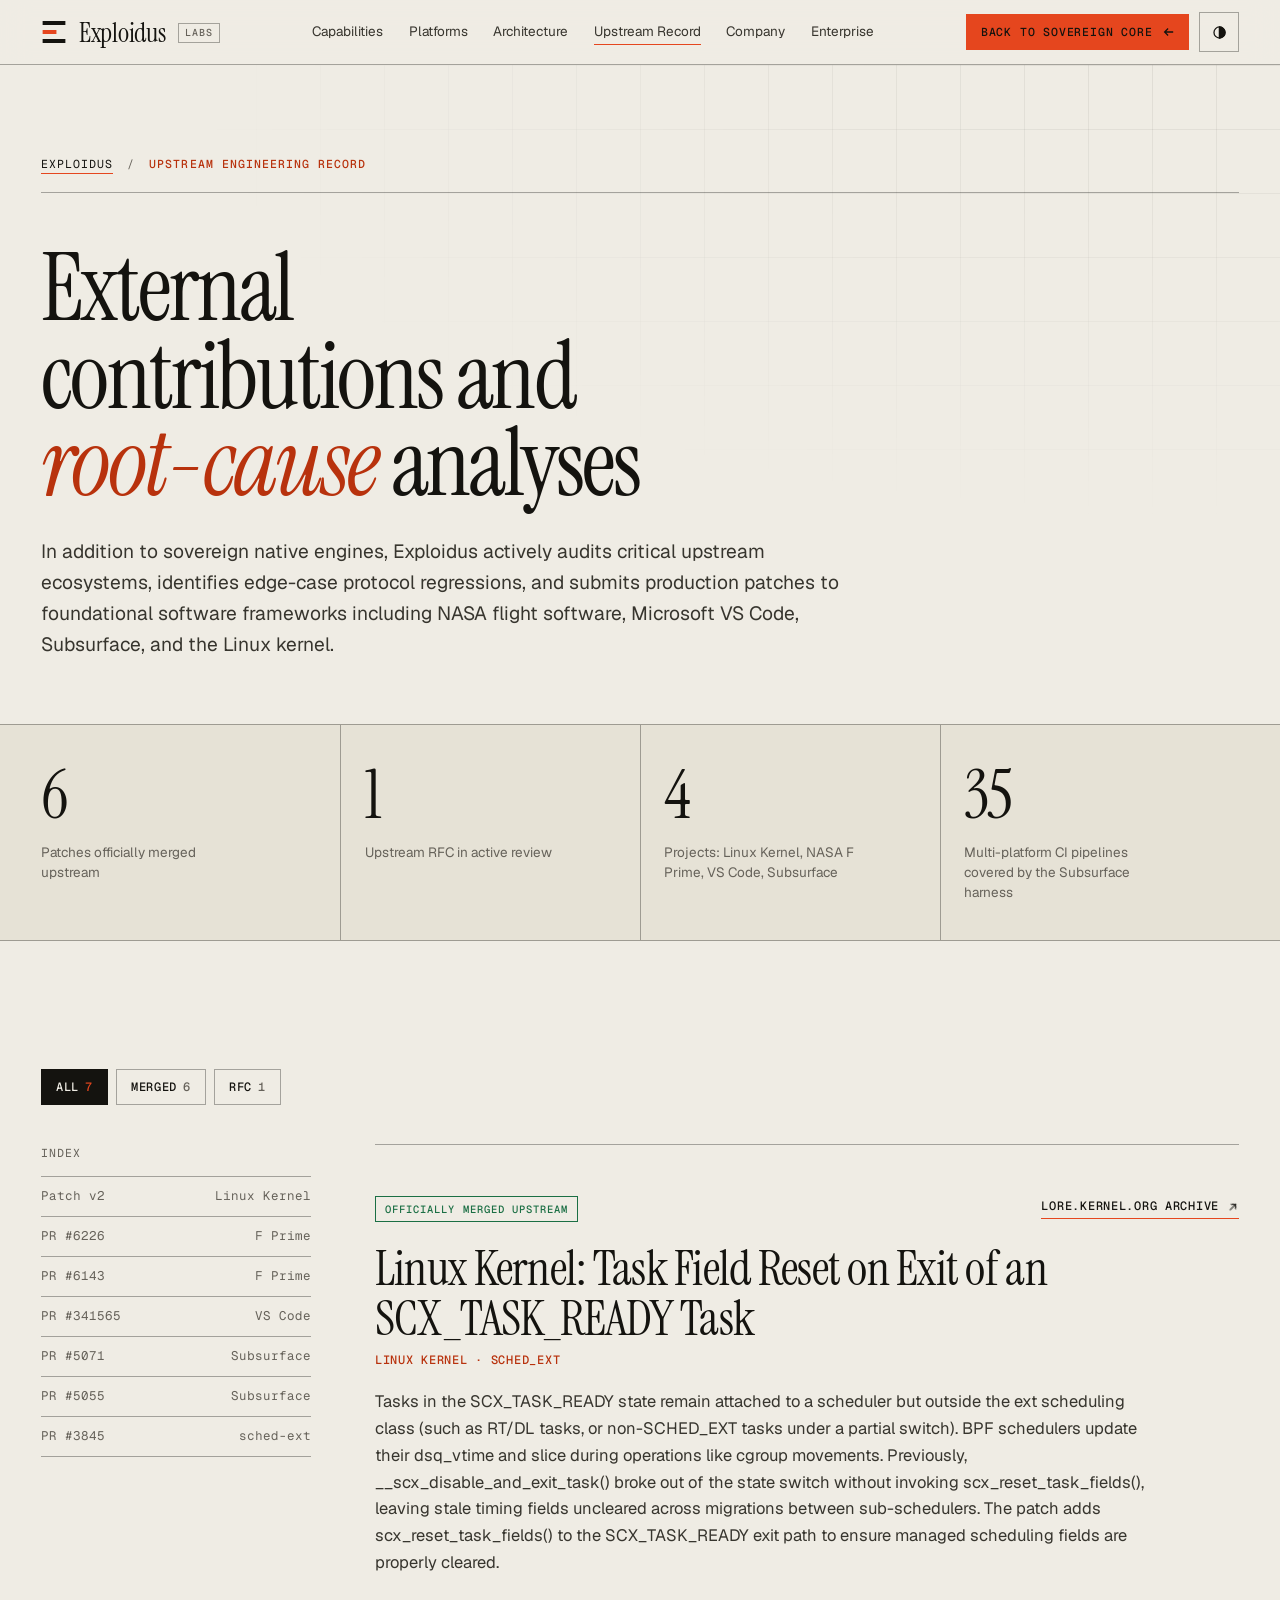
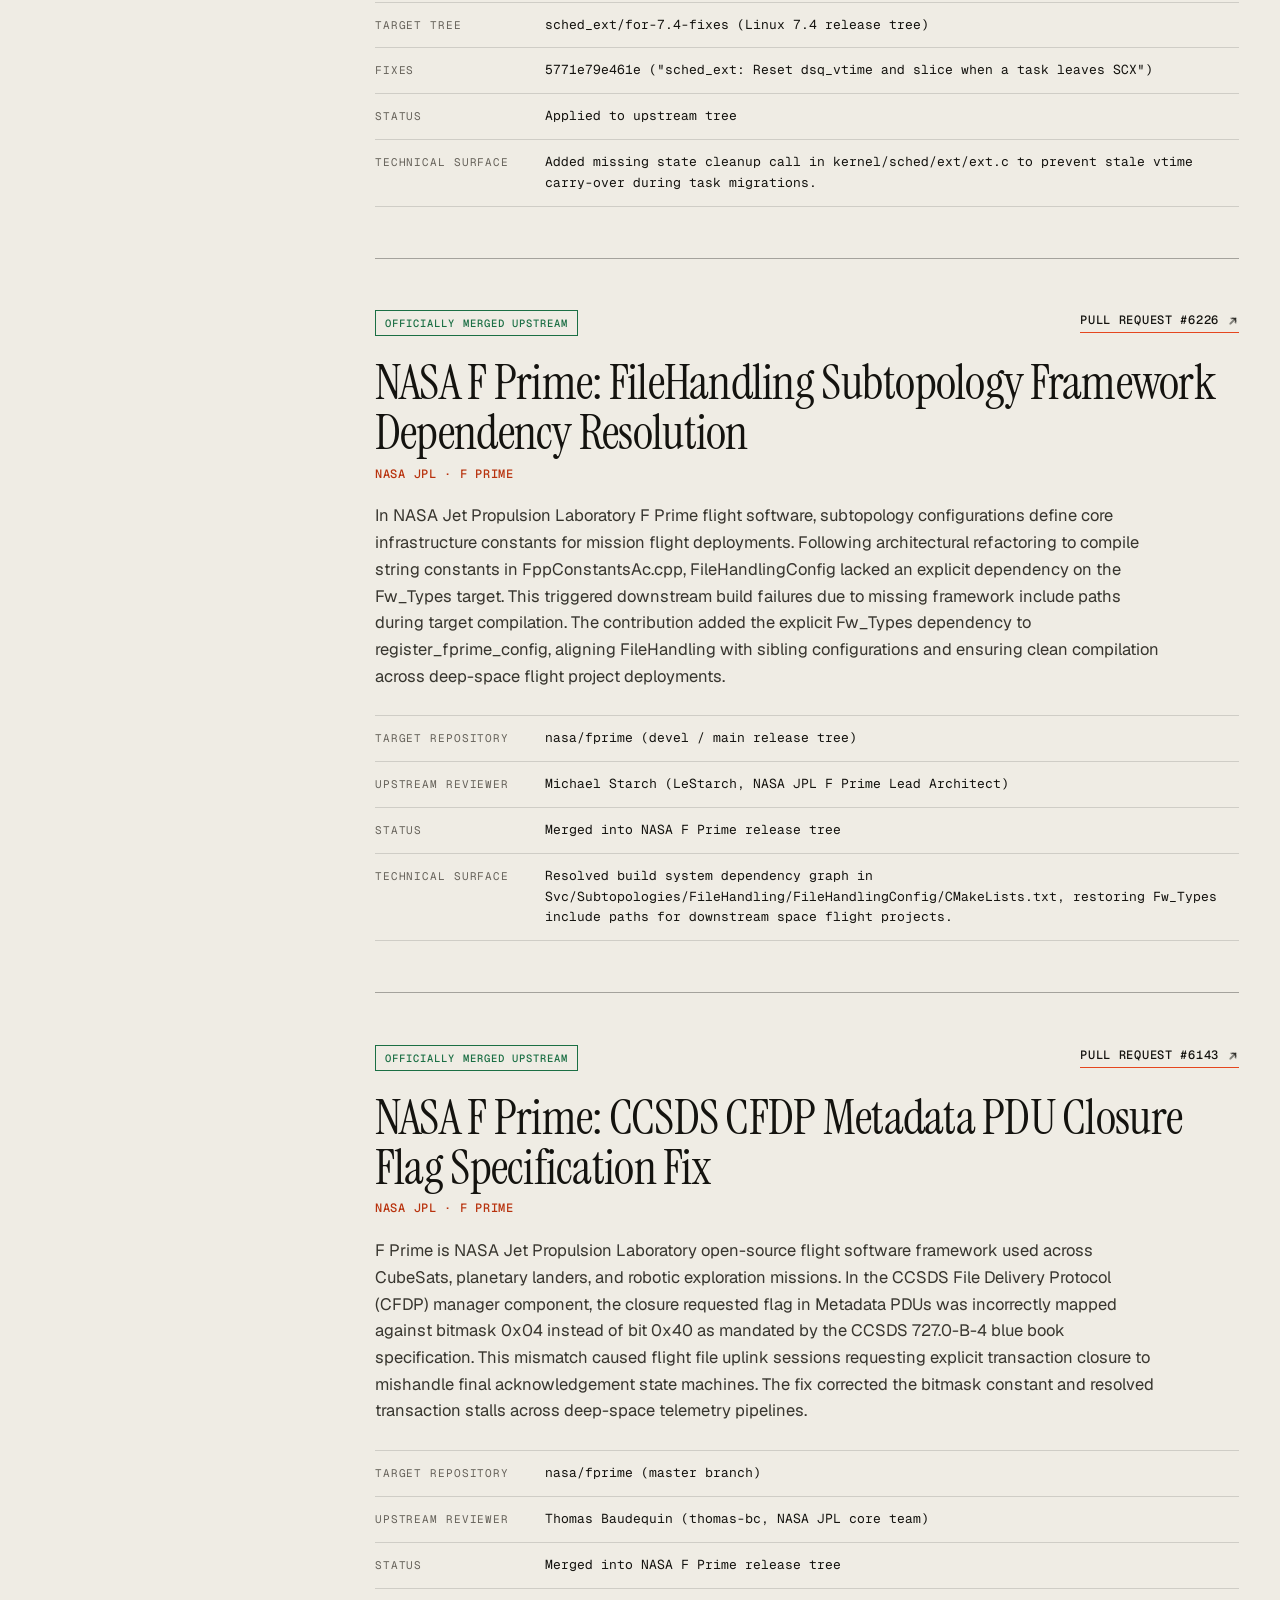
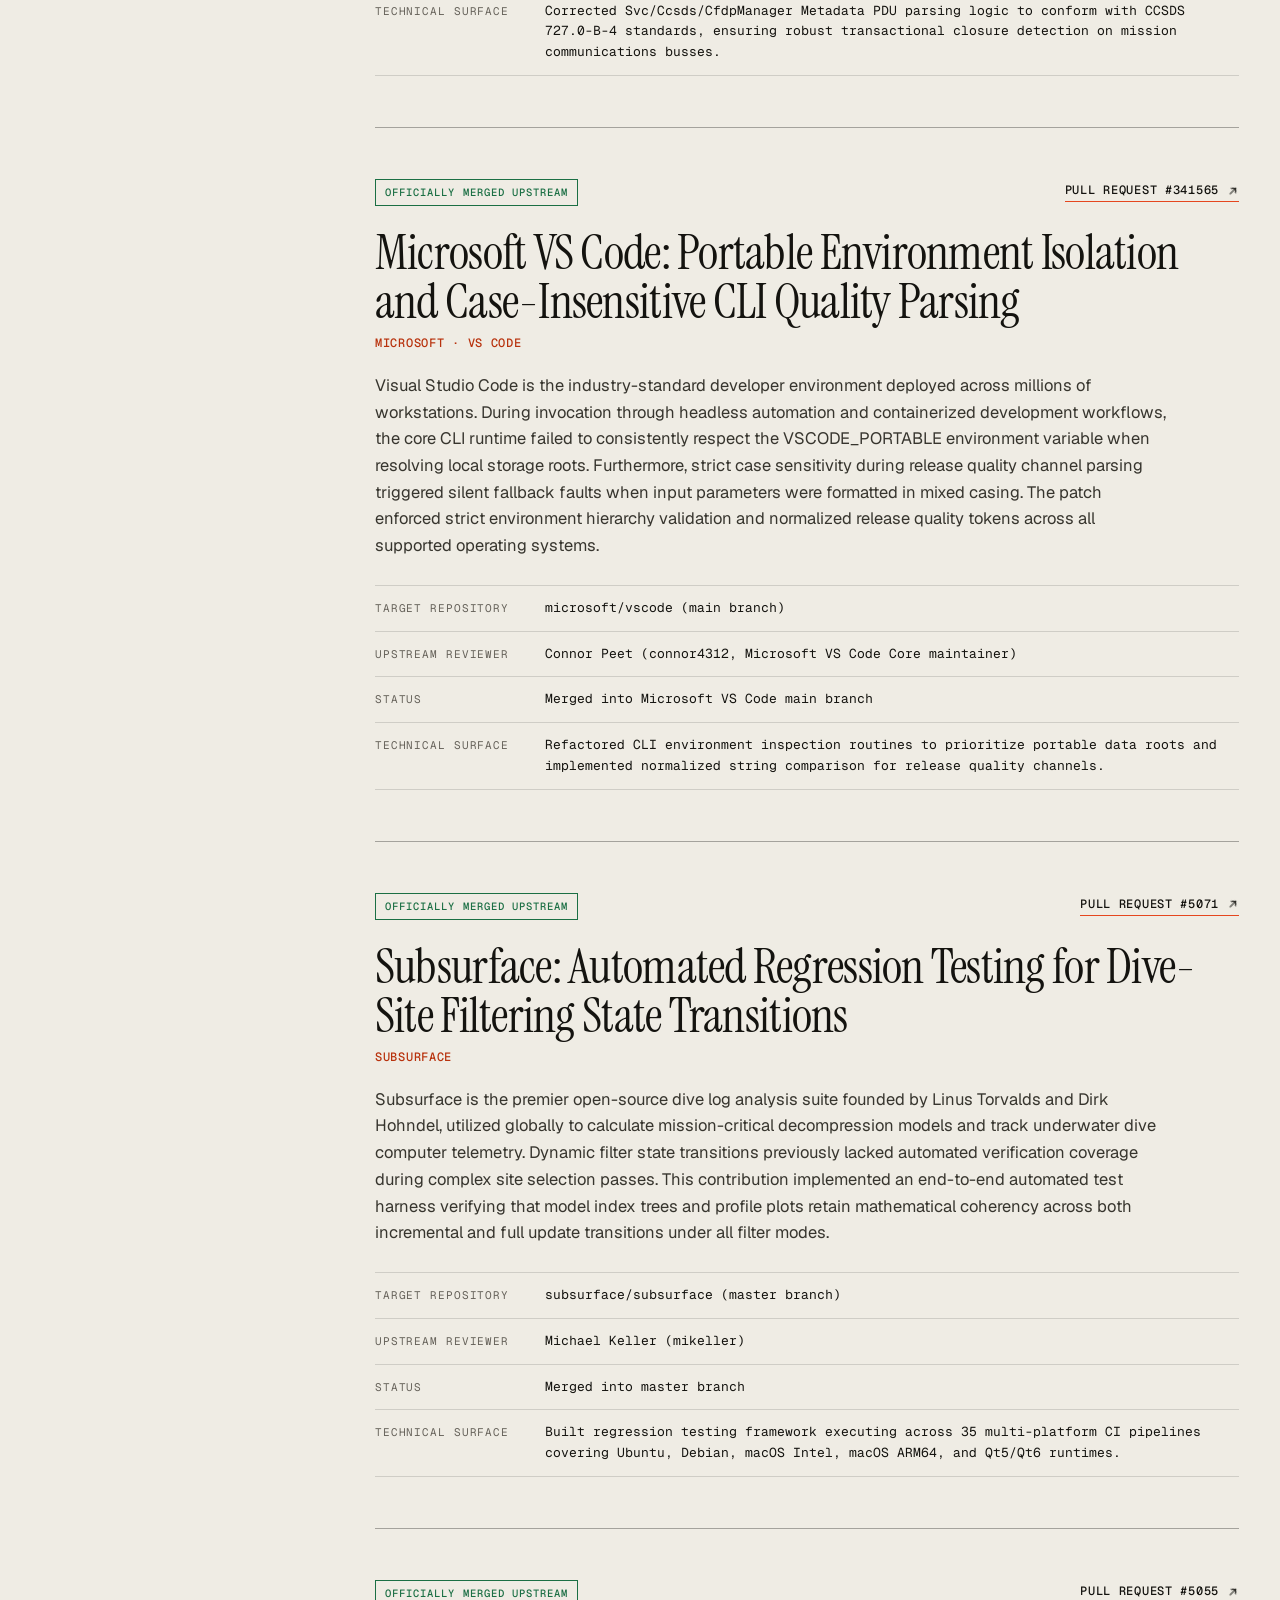
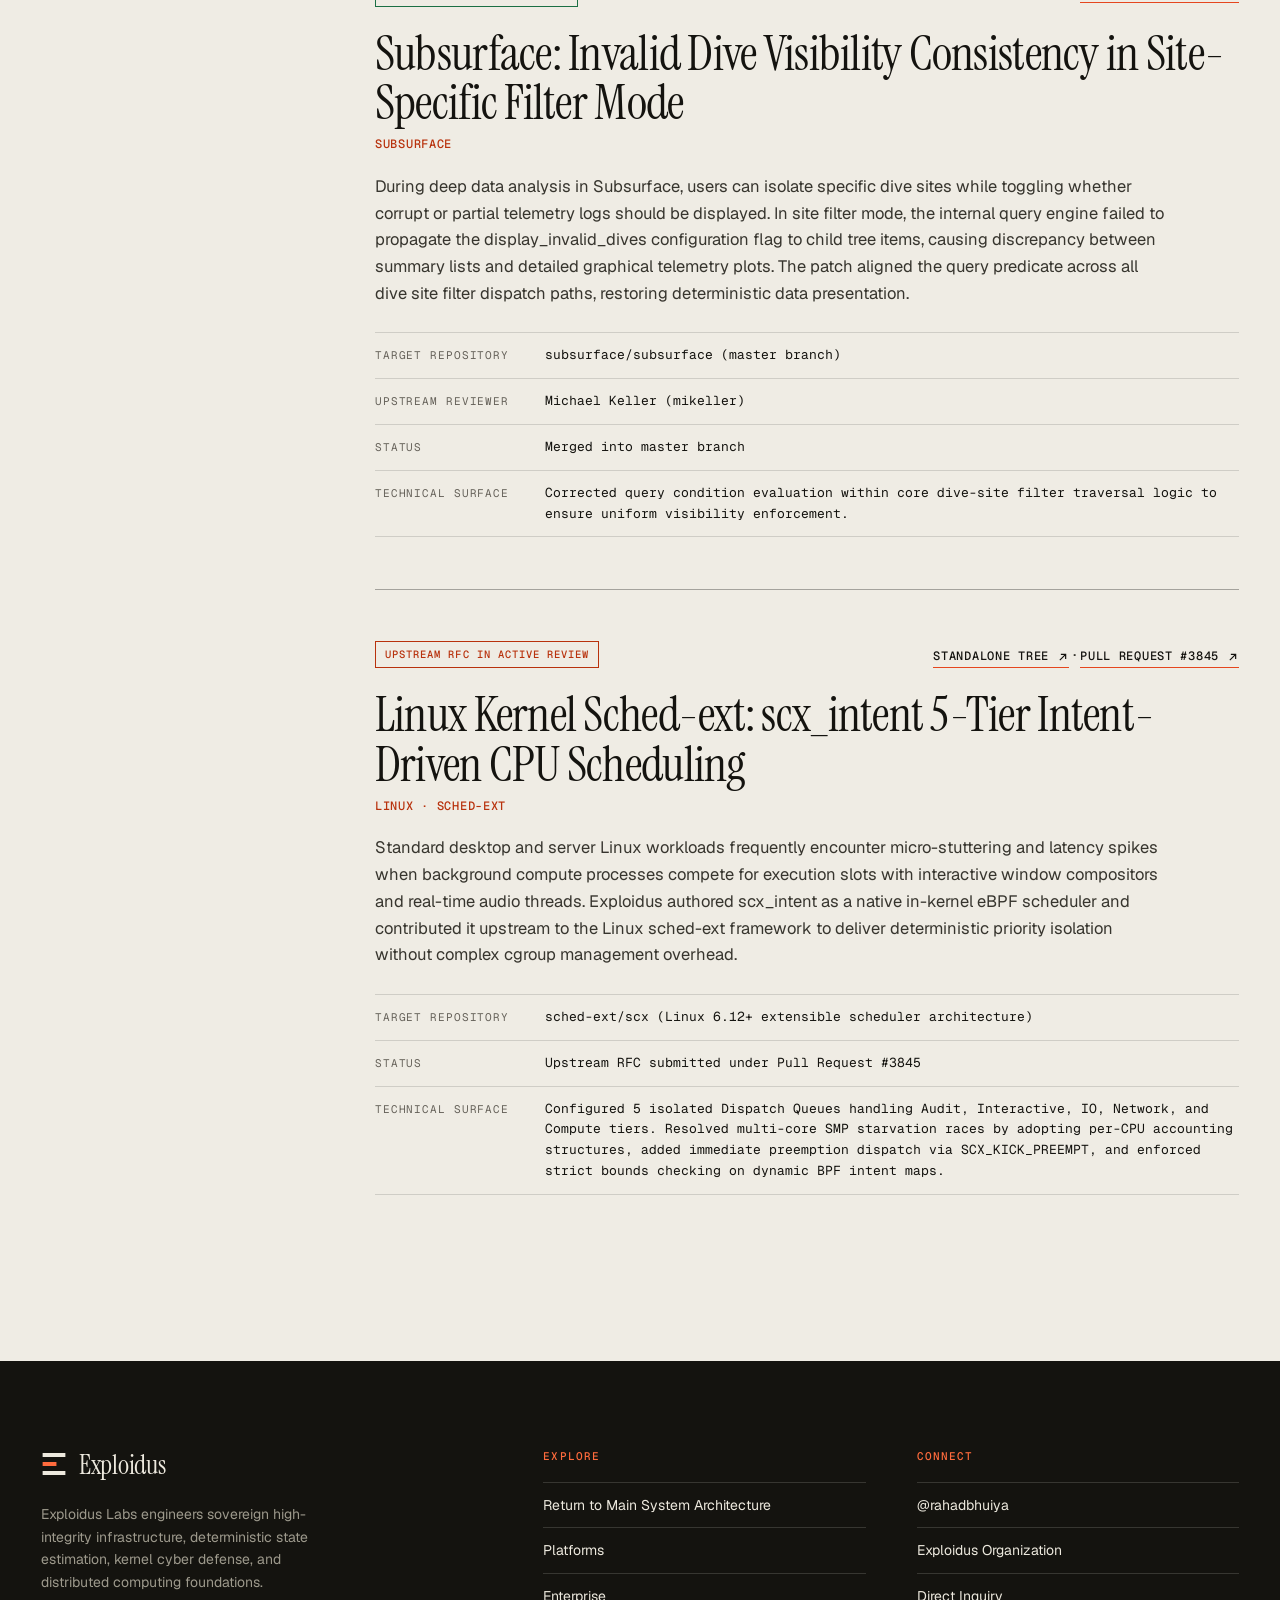
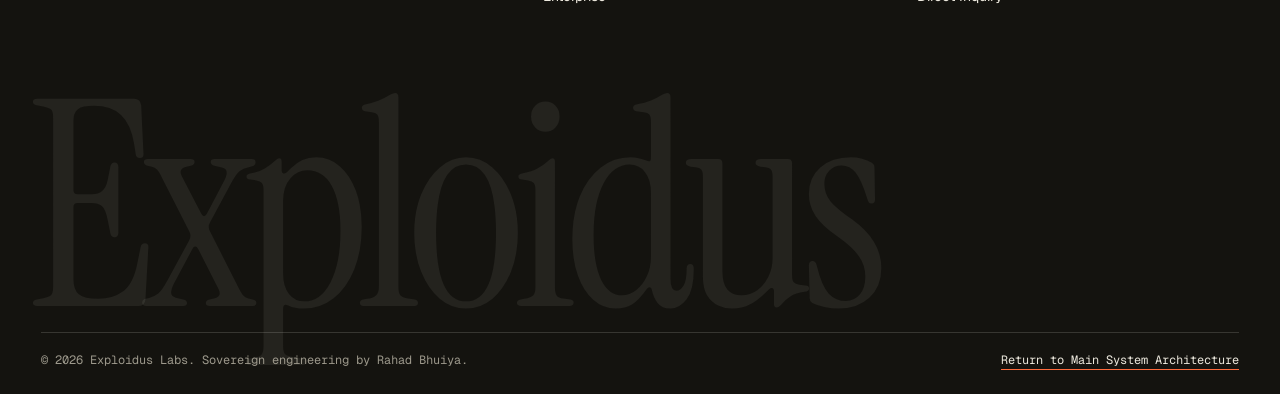
==== commit 61aa7a4e: "feat(links): wire standalone Exploidus/scx_intent repository across index and case studies" ====
--- a/contributions.html
+++ b/contributions.html
@@ -128,7 +128,7 @@
           <dl><dt>Target Repository</dt><dd>subsurface/subsurface (master branch)</dd><dt>Upstream Reviewer</dt><dd>Michael Keller (mikeller)</dd><dt>Status</dt><dd>Merged into master branch</dd><dt>Technical Surface</dt><dd>Corrected query condition evaluation within core dive-site filter traversal logic to ensure uniform visibility enforcement.</dd></dl>
         </article>
         <article class="case rv" id="pr-3845" data-g="rfc">
-          <div class="case-top"><span class="status rfc">Upstream RFC in active review</span><a class="tlink" href="https://github.com/sched-ext/scx/pull/3845" target="_blank" rel="noopener">Pull Request #3845 <i class="arr ne"></i></a></div>
+          <div class="case-top"><span class="status rfc">Upstream RFC in active review</span><span class="links"><a class="tlink" href="https://github.com/Exploidus/scx_intent" target="_blank" rel="noopener">Standalone Tree <i class="arr ne"></i></a> · <a class="tlink" href="https://github.com/sched-ext/scx/pull/3845" target="_blank" rel="noopener">Pull Request #3845 <i class="arr ne"></i></a></span></div>
           <h2>Linux Kernel Sched-ext: scx_intent 5-Tier Intent-Driven CPU Scheduling</h2>
           <div class="proj">Linux · sched-ext</div>
           <p>Standard desktop and server Linux workloads frequently encounter micro-stuttering and latency spikes when background compute processes compete for execution slots with interactive window compositors and real-time audio threads. Exploidus authored scx_intent as a native in-kernel eBPF scheduler and contributed it upstream to the Linux sched-ext framework to deliver deterministic priority isolation without complex cgroup management overhead.</p>
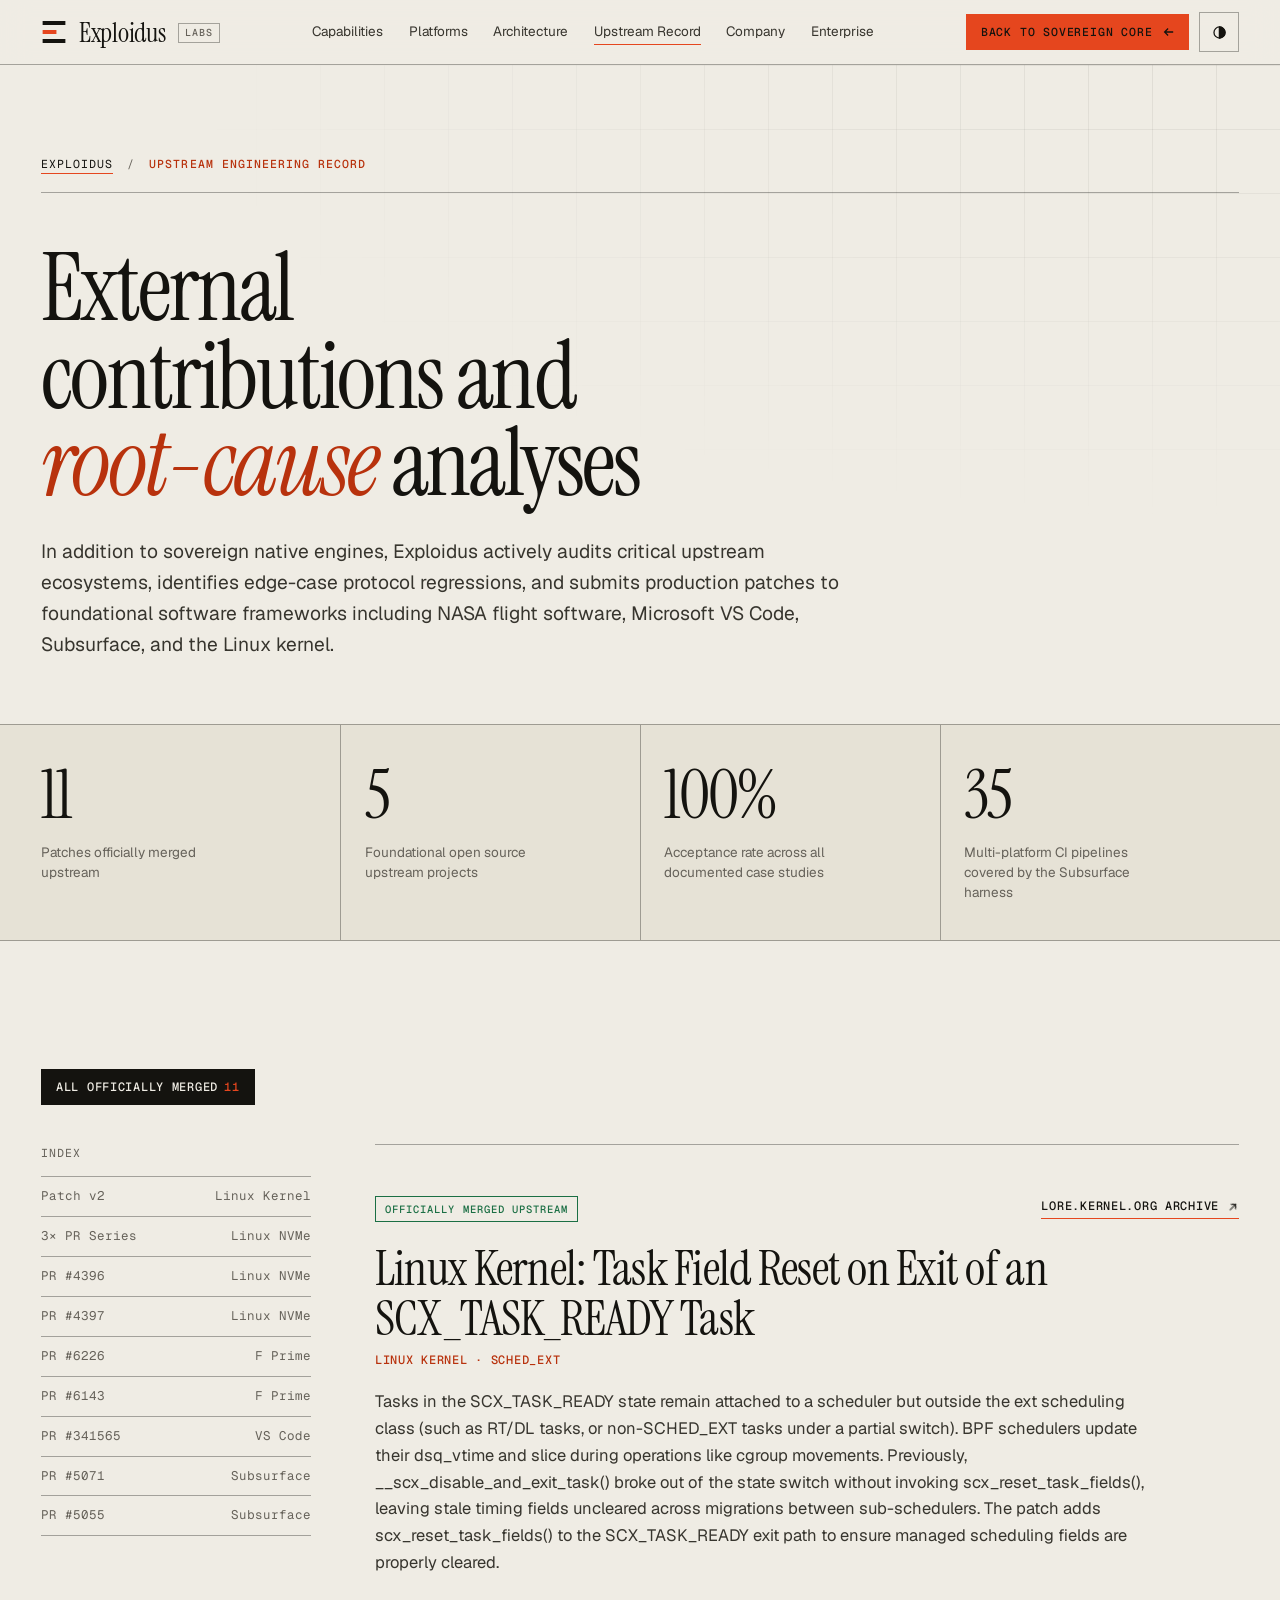
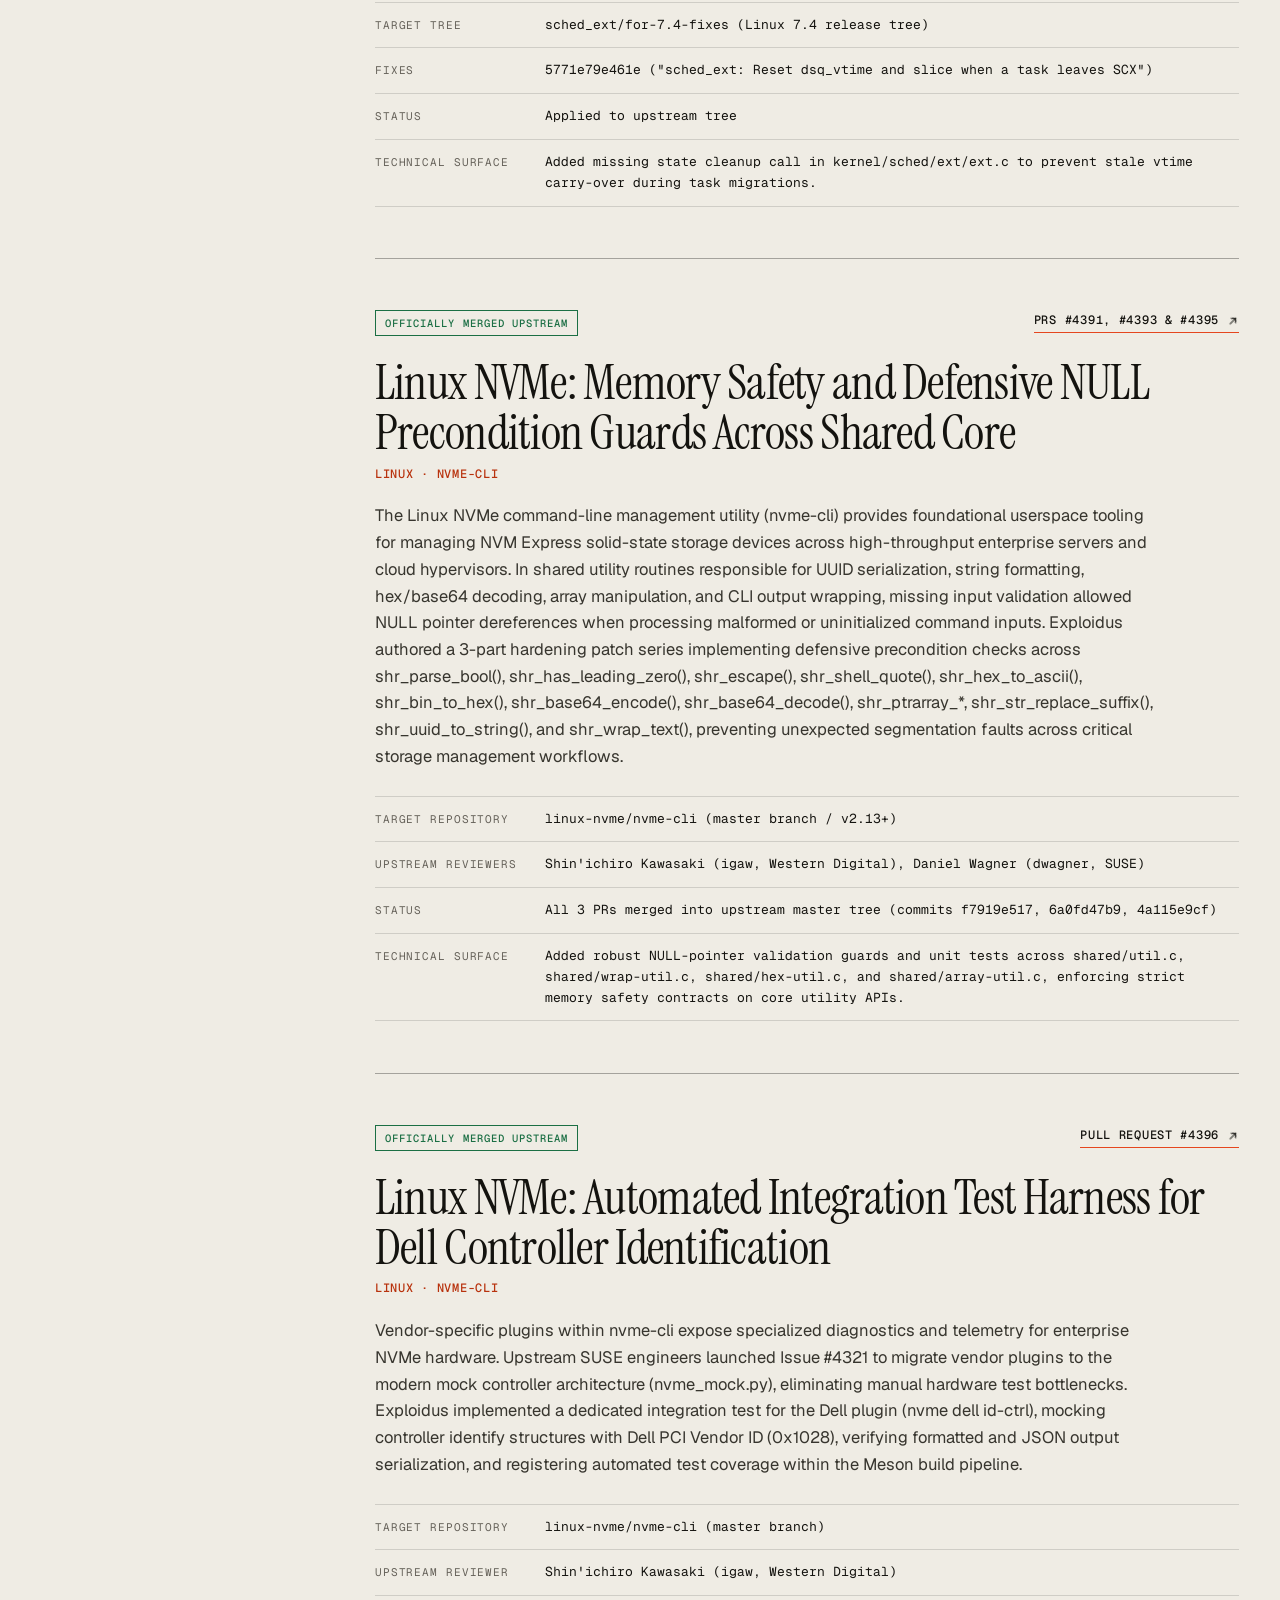
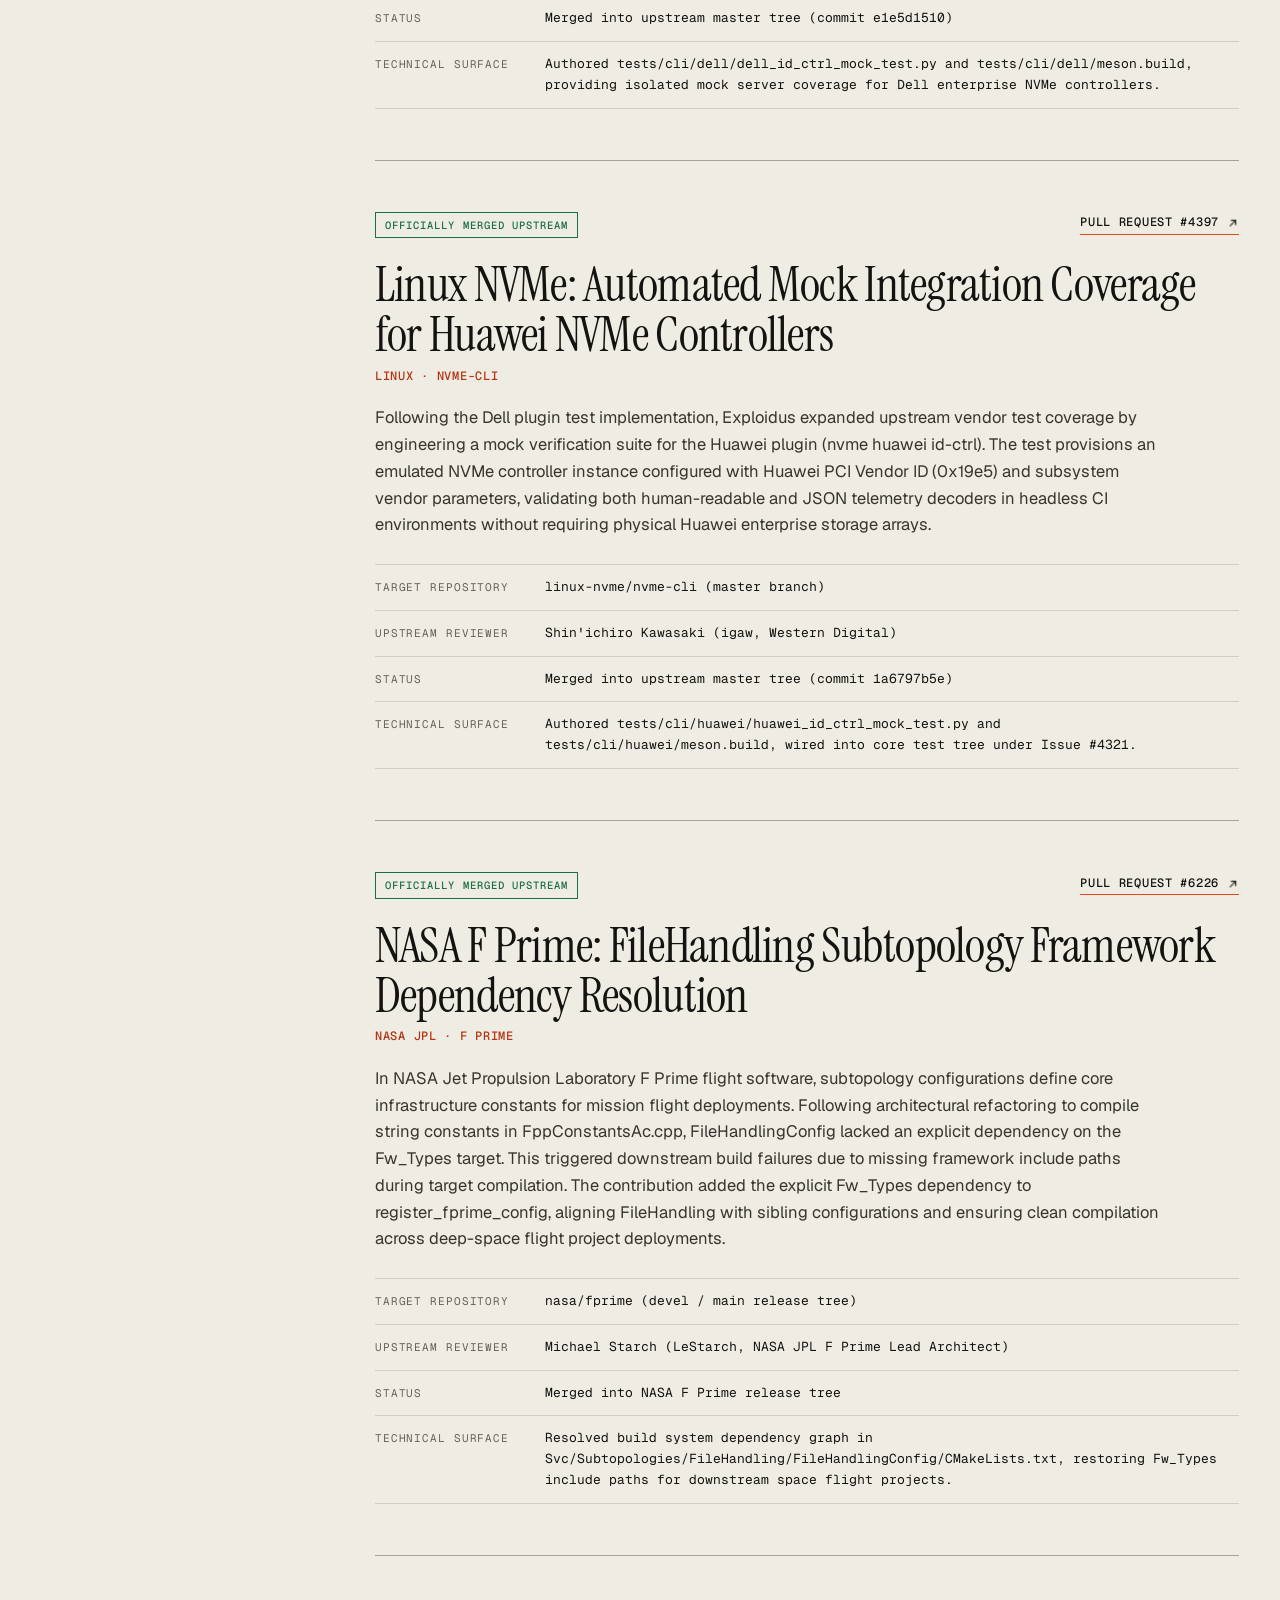
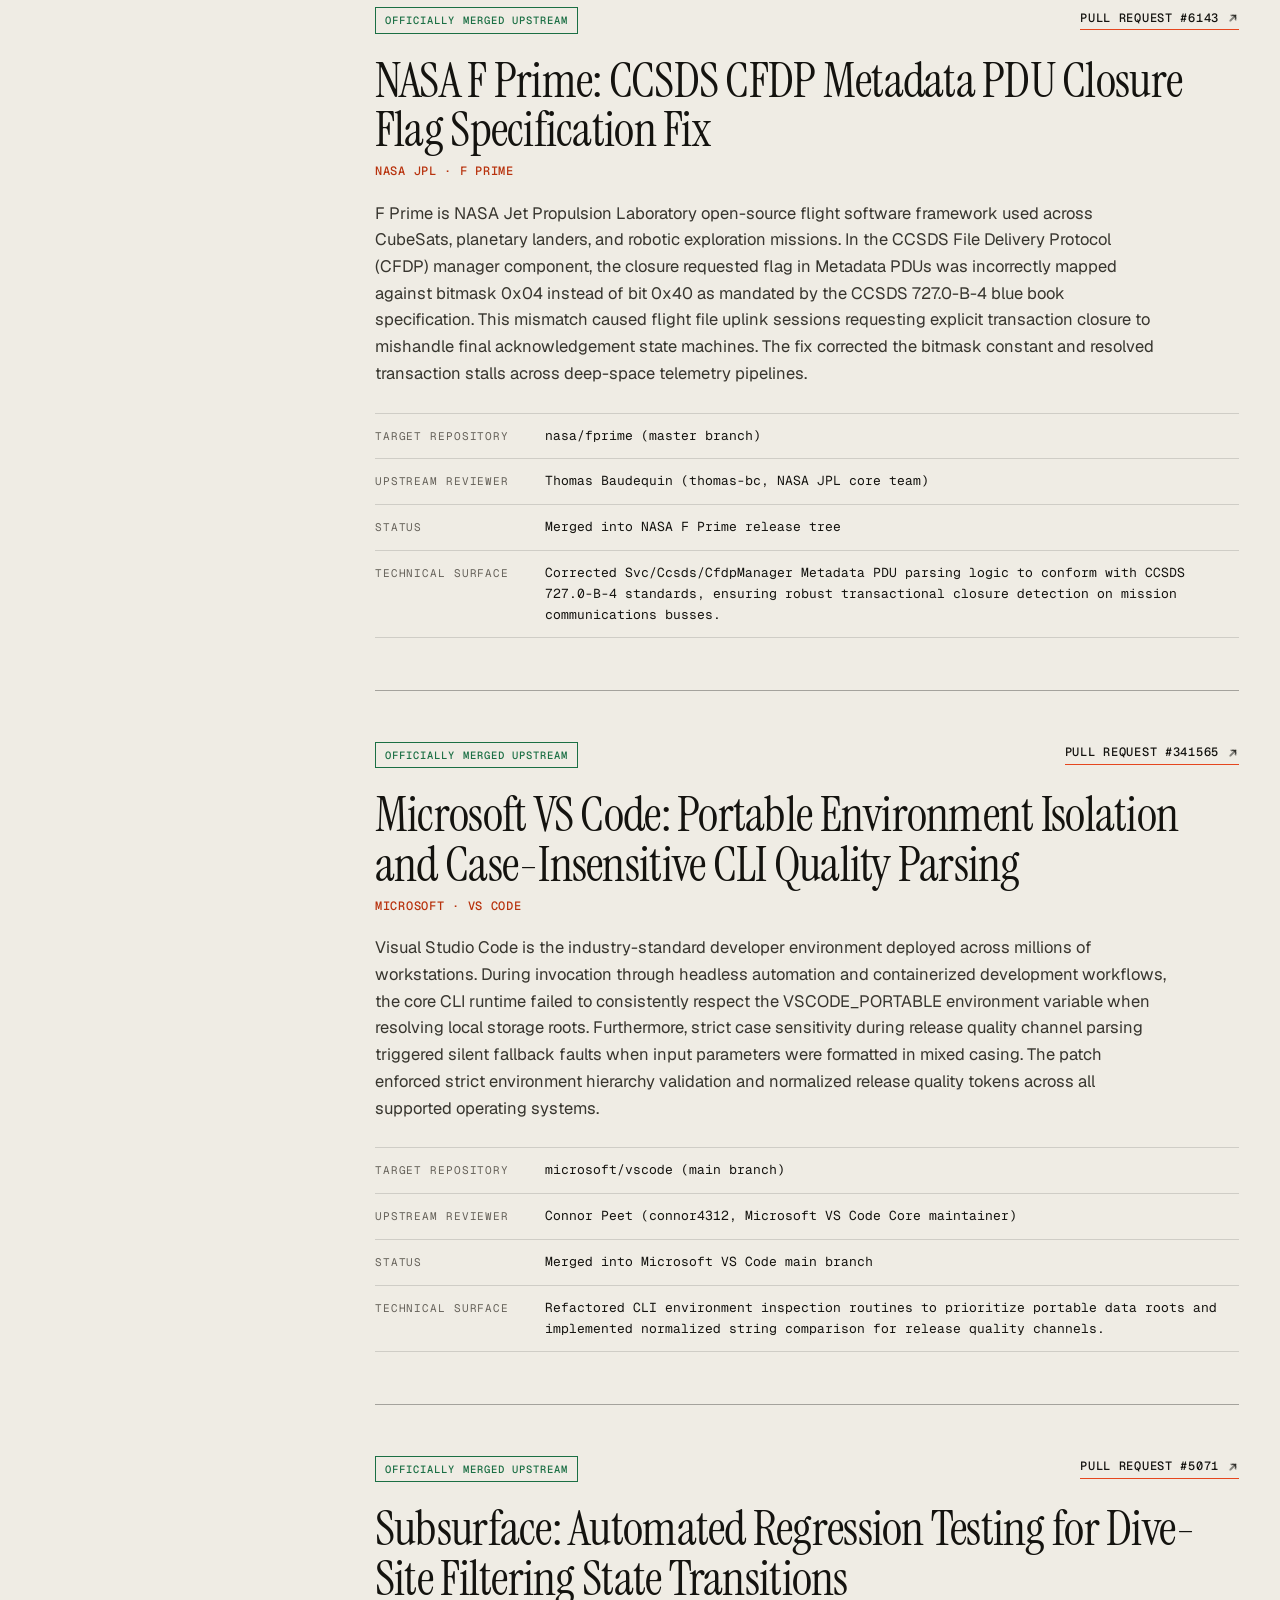
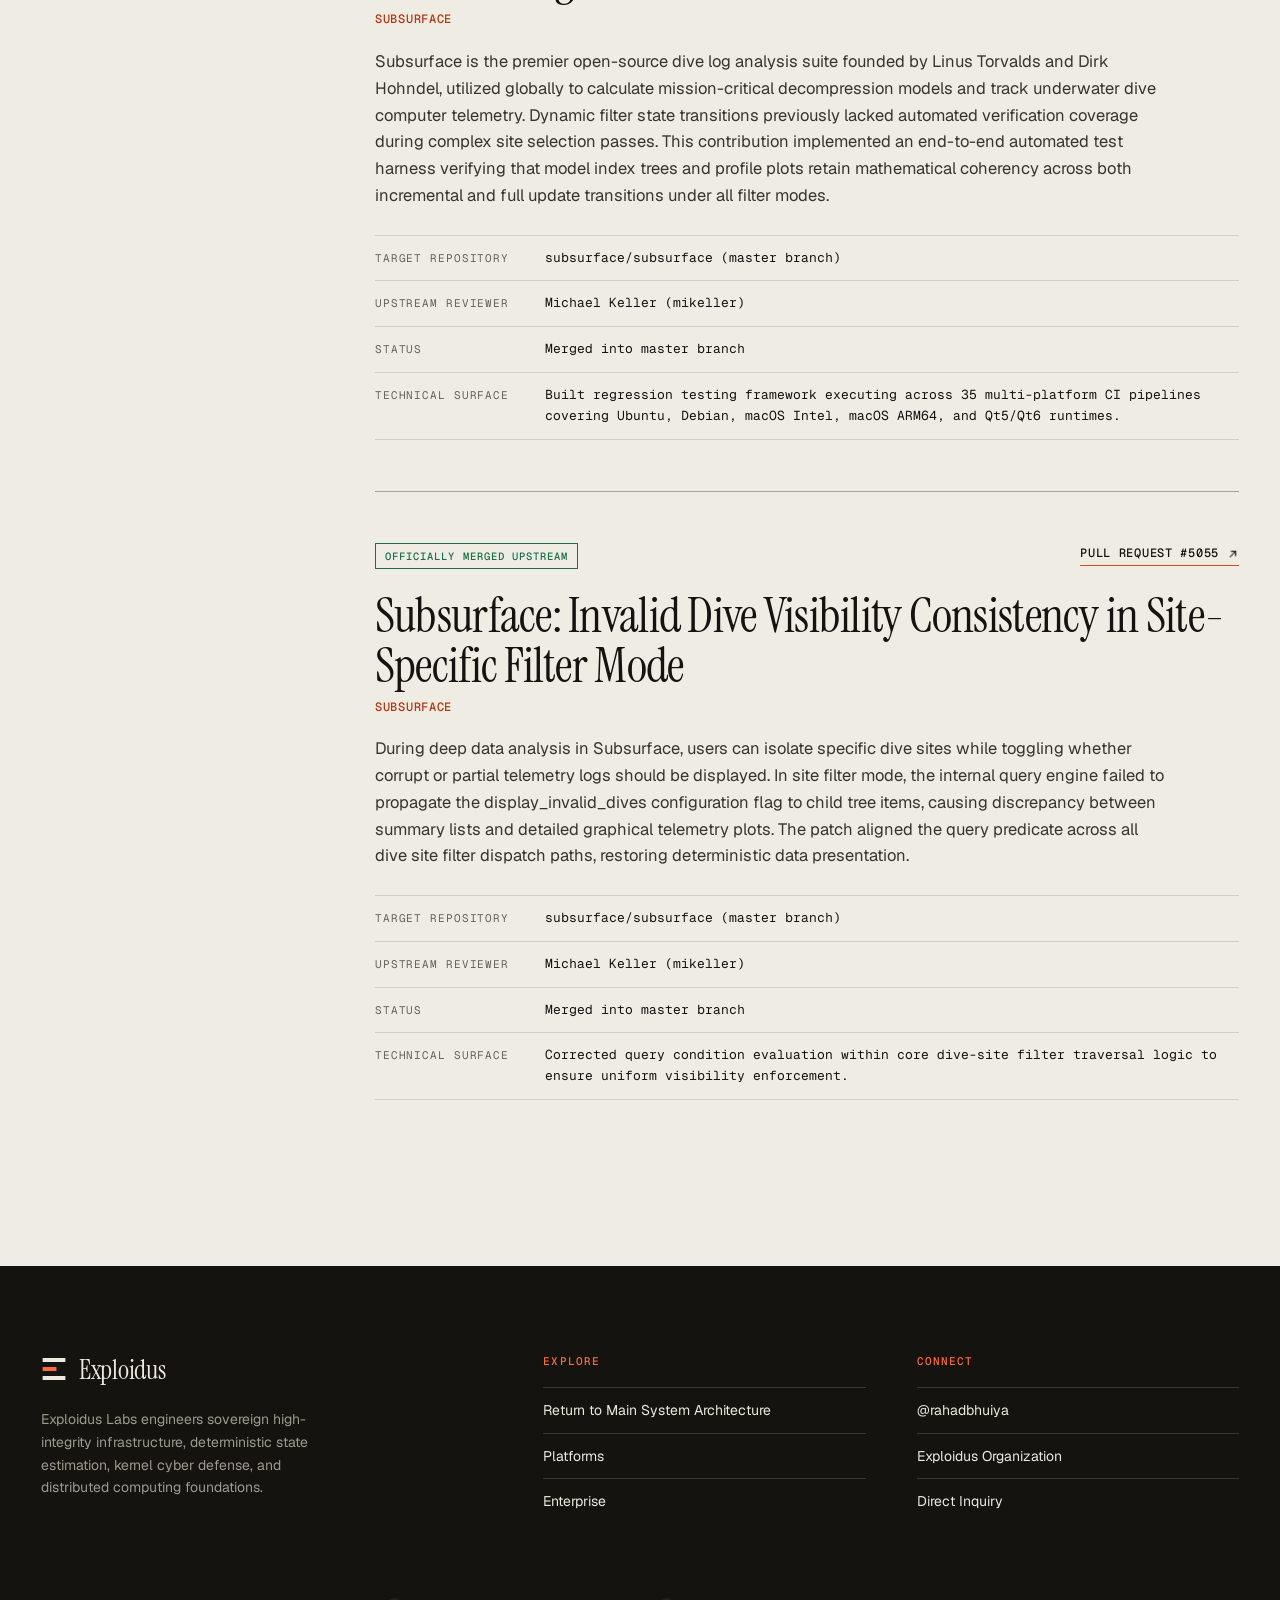
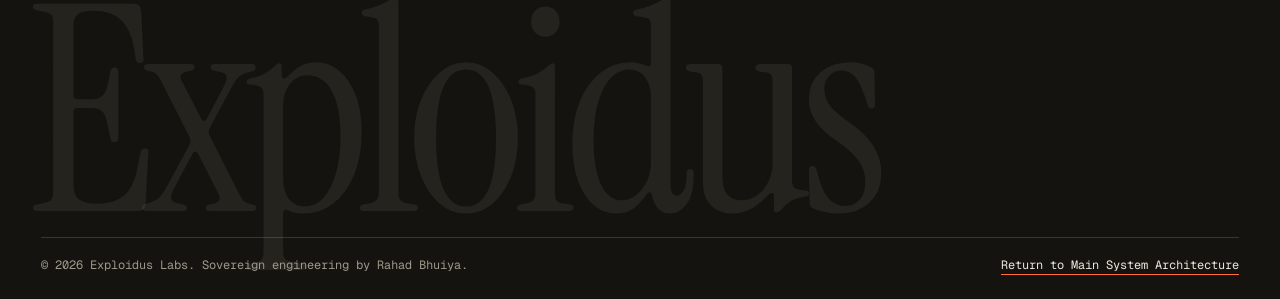
==== commit 9f75a62f: "feat(upstream): update upstream engineering ledger with 5x Linux NVMe merged PRs (100% merged record" ====
--- a/contributions.html
+++ b/contributions.html
@@ -65,9 +65,9 @@
 
     <section class="figs" aria-label="Record summary">
       <div class="wrap figs-grid four">
-        <div class="fig"><div class="fig-v">6</div><p class="fig-d">Patches officially merged upstream</p></div>
-        <div class="fig"><div class="fig-v">1</div><p class="fig-d">Upstream RFC in active review</p></div>
-        <div class="fig"><div class="fig-v">4</div><p class="fig-d">Projects: Linux Kernel, NASA F Prime, VS Code, Subsurface</p></div>
+        <div class="fig"><div class="fig-v">11</div><p class="fig-d">Patches officially merged upstream</p></div>
+        <div class="fig"><div class="fig-v">5</div><p class="fig-d">Foundational open source upstream projects</p></div>
+        <div class="fig"><div class="fig-v">100%</div><p class="fig-d">Acceptance rate across all documented case studies</p></div>
         <div class="fig"><div class="fig-v">35</div><p class="fig-d">Multi-platform CI pipelines covered by the Subsurface harness</p></div>
       </div>
     </section>
@@ -75,15 +75,13 @@
     <section class="sec" style="border-top:0;padding-bottom:0">
       <div class="wrap">
         <div class="chips" role="group" aria-label="Filter case studies">
-          <button class="chip" type="button" data-f="all" aria-pressed="true">All<i>7</i></button>
-          <button class="chip" type="button" data-f="merged" aria-pressed="false">Merged<i>6</i></button>
-          <button class="chip" type="button" data-f="rfc" aria-pressed="false">RFC<i>1</i></button>
+          <button class="chip" type="button" data-f="all" aria-pressed="true">All Officially Merged<i>11</i></button>
         </div>
       </div>
     </section>
 
     <div class="wrap ledger">
-      <nav class="toc" aria-label="Case studies"><span class="lbl">Index</span><a href="#patch-scx-ready" data-g="merged"><span>Patch v2</span><span>Linux Kernel</span></a><a href="#pr-6226" data-g="merged"><span>PR #6226</span><span>F Prime</span></a><a href="#pr-6143" data-g="merged"><span>PR #6143</span><span>F Prime</span></a><a href="#pr-341565" data-g="merged"><span>PR #341565</span><span>VS Code</span></a><a href="#pr-5071" data-g="merged"><span>PR #5071</span><span>Subsurface</span></a><a href="#pr-5055" data-g="merged"><span>PR #5055</span><span>Subsurface</span></a><a href="#pr-3845" data-g="rfc"><span>PR #3845</span><span>sched-ext</span></a></nav>
+      <nav class="toc" aria-label="Case studies"><span class="lbl">Index</span><a href="#patch-scx-ready" data-g="merged"><span>Patch v2</span><span>Linux Kernel</span></a><a href="#pr-nvme-hardening" data-g="merged"><span>3× PR Series</span><span>Linux NVMe</span></a><a href="#pr-4396" data-g="merged"><span>PR #4396</span><span>Linux NVMe</span></a><a href="#pr-4397" data-g="merged"><span>PR #4397</span><span>Linux NVMe</span></a><a href="#pr-6226" data-g="merged"><span>PR #6226</span><span>F Prime</span></a><a href="#pr-6143" data-g="merged"><span>PR #6143</span><span>F Prime</span></a><a href="#pr-341565" data-g="merged"><span>PR #341565</span><span>VS Code</span></a><a href="#pr-5071" data-g="merged"><span>PR #5071</span><span>Subsurface</span></a><a href="#pr-5055" data-g="merged"><span>PR #5055</span><span>Subsurface</span></a></nav>
       <div>
         <article class="case rv" id="patch-scx-ready" data-g="merged">
           <div class="case-top"><span class="status">Officially merged upstream</span><a class="tlink" href="https://lore.kernel.org/sched-ext/20261106180353.457-1-rahadbhuiya2021@gmail.com/" target="_blank" rel="noopener">lore.kernel.org Archive <i class="arr ne"></i></a></div>
@@ -91,6 +89,27 @@
           <div class="proj">Linux Kernel · sched_ext</div>
           <p>Tasks in the SCX_TASK_READY state remain attached to a scheduler but outside the ext scheduling class (such as RT/DL tasks, or non-SCHED_EXT tasks under a partial switch). BPF schedulers update their dsq_vtime and slice during operations like cgroup movements. Previously, __scx_disable_and_exit_task() broke out of the state switch without invoking scx_reset_task_fields(), leaving stale timing fields uncleared across migrations between sub-schedulers. The patch adds scx_reset_task_fields() to the SCX_TASK_READY exit path to ensure managed scheduling fields are properly cleared.</p>
           <dl><dt>Target Tree</dt><dd>sched_ext/for-7.4-fixes (Linux 7.4 release tree)</dd><dt>Fixes</dt><dd>5771e79e461e ("sched_ext: Reset dsq_vtime and slice when a task leaves SCX")</dd><dt>Status</dt><dd>Applied to upstream tree</dd><dt>Technical Surface</dt><dd>Added missing state cleanup call in kernel/sched/ext/ext.c to prevent stale vtime carry-over during task migrations.</dd></dl>
+        </article>
+        <article class="case rv" id="pr-nvme-hardening" data-g="merged">
+          <div class="case-top"><span class="status">Officially merged upstream</span><a class="tlink" href="https://github.com/linux-nvme/nvme-cli/pulls?q=is%3Apr+author%3Arahadbhuiya+is%3Amerged" target="_blank" rel="noopener">PRs #4391, #4393 &amp; #4395 <i class="arr ne"></i></a></div>
+          <h2>Linux NVMe: Memory Safety and Defensive NULL Precondition Guards Across Shared Core</h2>
+          <div class="proj">Linux · nvme-cli</div>
+          <p>The Linux NVMe command-line management utility (nvme-cli) provides foundational userspace tooling for managing NVM Express solid-state storage devices across high-throughput enterprise servers and cloud hypervisors. In shared utility routines responsible for UUID serialization, string formatting, hex/base64 decoding, array manipulation, and CLI output wrapping, missing input validation allowed NULL pointer dereferences when processing malformed or uninitialized command inputs. Exploidus authored a 3-part hardening patch series implementing defensive precondition checks across shr_parse_bool(), shr_has_leading_zero(), shr_escape(), shr_shell_quote(), shr_hex_to_ascii(), shr_bin_to_hex(), shr_base64_encode(), shr_base64_decode(), shr_ptrarray_*, shr_str_replace_suffix(), shr_uuid_to_string(), and shr_wrap_text(), preventing unexpected segmentation faults across critical storage management workflows.</p>
+          <dl><dt>Target Repository</dt><dd>linux-nvme/nvme-cli (master branch / v2.13+)</dd><dt>Upstream Reviewers</dt><dd>Shin'ichiro Kawasaki (igaw, Western Digital), Daniel Wagner (dwagner, SUSE)</dd><dt>Status</dt><dd>All 3 PRs merged into upstream master tree (commits f7919e517, 6a0fd47b9, 4a115e9cf)</dd><dt>Technical Surface</dt><dd>Added robust NULL-pointer validation guards and unit tests across shared/util.c, shared/wrap-util.c, shared/hex-util.c, and shared/array-util.c, enforcing strict memory safety contracts on core utility APIs.</dd></dl>
+        </article>
+        <article class="case rv" id="pr-4396" data-g="merged">
+          <div class="case-top"><span class="status">Officially merged upstream</span><a class="tlink" href="https://github.com/linux-nvme/nvme-cli/pull/4396" target="_blank" rel="noopener">Pull Request #4396 <i class="arr ne"></i></a></div>
+          <h2>Linux NVMe: Automated Integration Test Harness for Dell Controller Identification</h2>
+          <div class="proj">Linux · nvme-cli</div>
+          <p>Vendor-specific plugins within nvme-cli expose specialized diagnostics and telemetry for enterprise NVMe hardware. Upstream SUSE engineers launched Issue #4321 to migrate vendor plugins to the modern mock controller architecture (nvme_mock.py), eliminating manual hardware test bottlenecks. Exploidus implemented a dedicated integration test for the Dell plugin (nvme dell id-ctrl), mocking controller identify structures with Dell PCI Vendor ID (0x1028), verifying formatted and JSON output serialization, and registering automated test coverage within the Meson build pipeline.</p>
+          <dl><dt>Target Repository</dt><dd>linux-nvme/nvme-cli (master branch)</dd><dt>Upstream Reviewer</dt><dd>Shin'ichiro Kawasaki (igaw, Western Digital)</dd><dt>Status</dt><dd>Merged into upstream master tree (commit e1e5d1510)</dd><dt>Technical Surface</dt><dd>Authored tests/cli/dell/dell_id_ctrl_mock_test.py and tests/cli/dell/meson.build, providing isolated mock server coverage for Dell enterprise NVMe controllers.</dd></dl>
+        </article>
+        <article class="case rv" id="pr-4397" data-g="merged">
+          <div class="case-top"><span class="status">Officially merged upstream</span><a class="tlink" href="https://github.com/linux-nvme/nvme-cli/pull/4397" target="_blank" rel="noopener">Pull Request #4397 <i class="arr ne"></i></a></div>
+          <h2>Linux NVMe: Automated Mock Integration Coverage for Huawei NVMe Controllers</h2>
+          <div class="proj">Linux · nvme-cli</div>
+          <p>Following the Dell plugin test implementation, Exploidus expanded upstream vendor test coverage by engineering a mock verification suite for the Huawei plugin (nvme huawei id-ctrl). The test provisions an emulated NVMe controller instance configured with Huawei PCI Vendor ID (0x19e5) and subsystem vendor parameters, validating both human-readable and JSON telemetry decoders in headless CI environments without requiring physical Huawei enterprise storage arrays.</p>
+          <dl><dt>Target Repository</dt><dd>linux-nvme/nvme-cli (master branch)</dd><dt>Upstream Reviewer</dt><dd>Shin'ichiro Kawasaki (igaw, Western Digital)</dd><dt>Status</dt><dd>Merged into upstream master tree (commit 1a6797b5e)</dd><dt>Technical Surface</dt><dd>Authored tests/cli/huawei/huawei_id_ctrl_mock_test.py and tests/cli/huawei/meson.build, wired into core test tree under Issue #4321.</dd></dl>
         </article>
         <article class="case rv" id="pr-6226" data-g="merged">
           <div class="case-top"><span class="status">Officially merged upstream</span><a class="tlink" href="https://github.com/nasa/fprime/pull/6226" target="_blank" rel="noopener">Pull Request #6226 <i class="arr ne"></i></a></div>
@@ -127,13 +146,6 @@
           <p>During deep data analysis in Subsurface, users can isolate specific dive sites while toggling whether corrupt or partial telemetry logs should be displayed. In site filter mode, the internal query engine failed to propagate the display_invalid_dives configuration flag to child tree items, causing discrepancy between summary lists and detailed graphical telemetry plots. The patch aligned the query predicate across all dive site filter dispatch paths, restoring deterministic data presentation.</p>
           <dl><dt>Target Repository</dt><dd>subsurface/subsurface (master branch)</dd><dt>Upstream Reviewer</dt><dd>Michael Keller (mikeller)</dd><dt>Status</dt><dd>Merged into master branch</dd><dt>Technical Surface</dt><dd>Corrected query condition evaluation within core dive-site filter traversal logic to ensure uniform visibility enforcement.</dd></dl>
         </article>
-        <article class="case rv" id="pr-3845" data-g="rfc">
-          <div class="case-top"><span class="status rfc">Upstream RFC in active review</span><span class="links"><a class="tlink" href="https://github.com/Exploidus/scx_intent" target="_blank" rel="noopener">Standalone Tree <i class="arr ne"></i></a> · <a class="tlink" href="https://github.com/sched-ext/scx/pull/3845" target="_blank" rel="noopener">Pull Request #3845 <i class="arr ne"></i></a></span></div>
-          <h2>Linux Kernel Sched-ext: scx_intent 5-Tier Intent-Driven CPU Scheduling</h2>
-          <div class="proj">Linux · sched-ext</div>
-          <p>Standard desktop and server Linux workloads frequently encounter micro-stuttering and latency spikes when background compute processes compete for execution slots with interactive window compositors and real-time audio threads. Exploidus authored scx_intent as a native in-kernel eBPF scheduler and contributed it upstream to the Linux sched-ext framework to deliver deterministic priority isolation without complex cgroup management overhead.</p>
-          <dl><dt>Target Repository</dt><dd>sched-ext/scx (Linux 6.12+ extensible scheduler architecture)</dd><dt>Status</dt><dd>Upstream RFC submitted under Pull Request #3845</dd><dt>Technical Surface</dt><dd>Configured 5 isolated Dispatch Queues handling Audit, Interactive, IO, Network, and Compute tiers. Resolved multi-core SMP starvation races by adopting per-CPU accounting structures, added immediate preemption dispatch via SCX_KICK_PREEMPT, and enforced strict bounds checking on dynamic BPF intent maps.</dd></dl>
-        </article>
       </div>
     </div>
   </main>
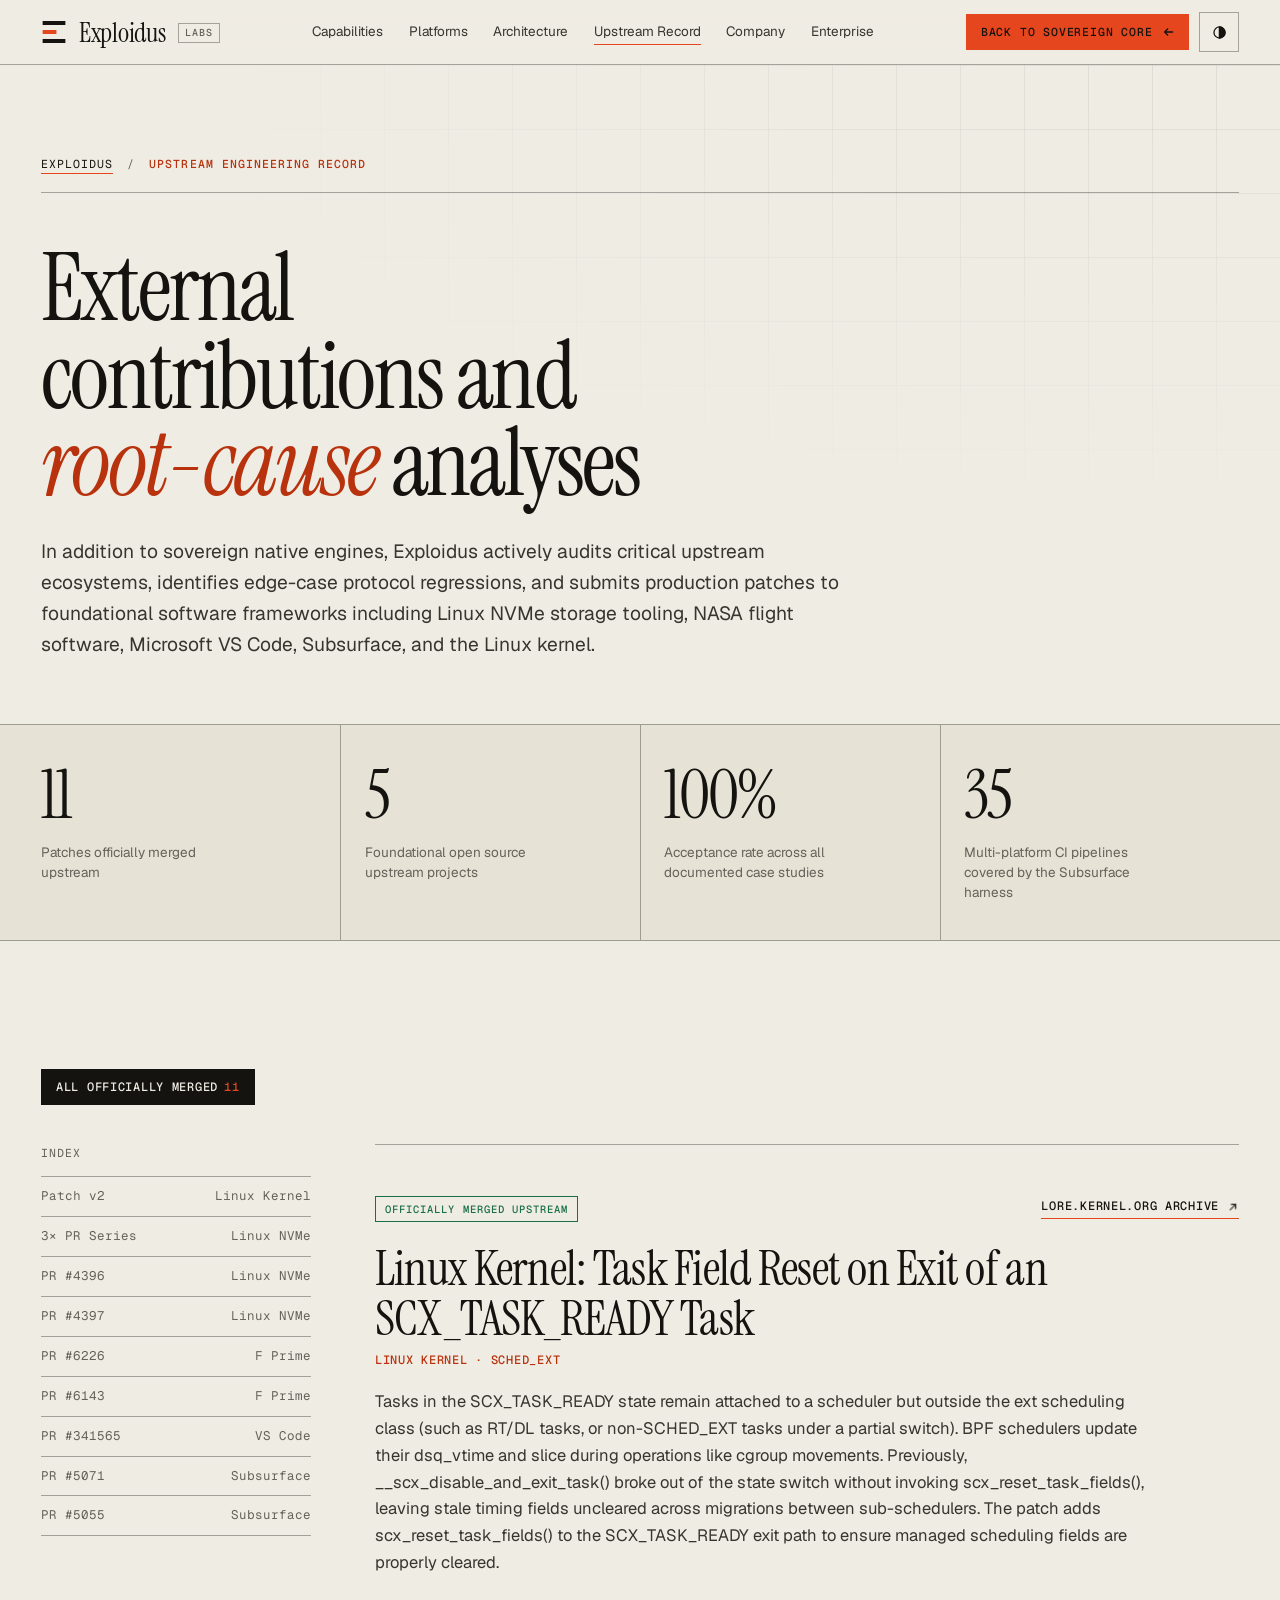
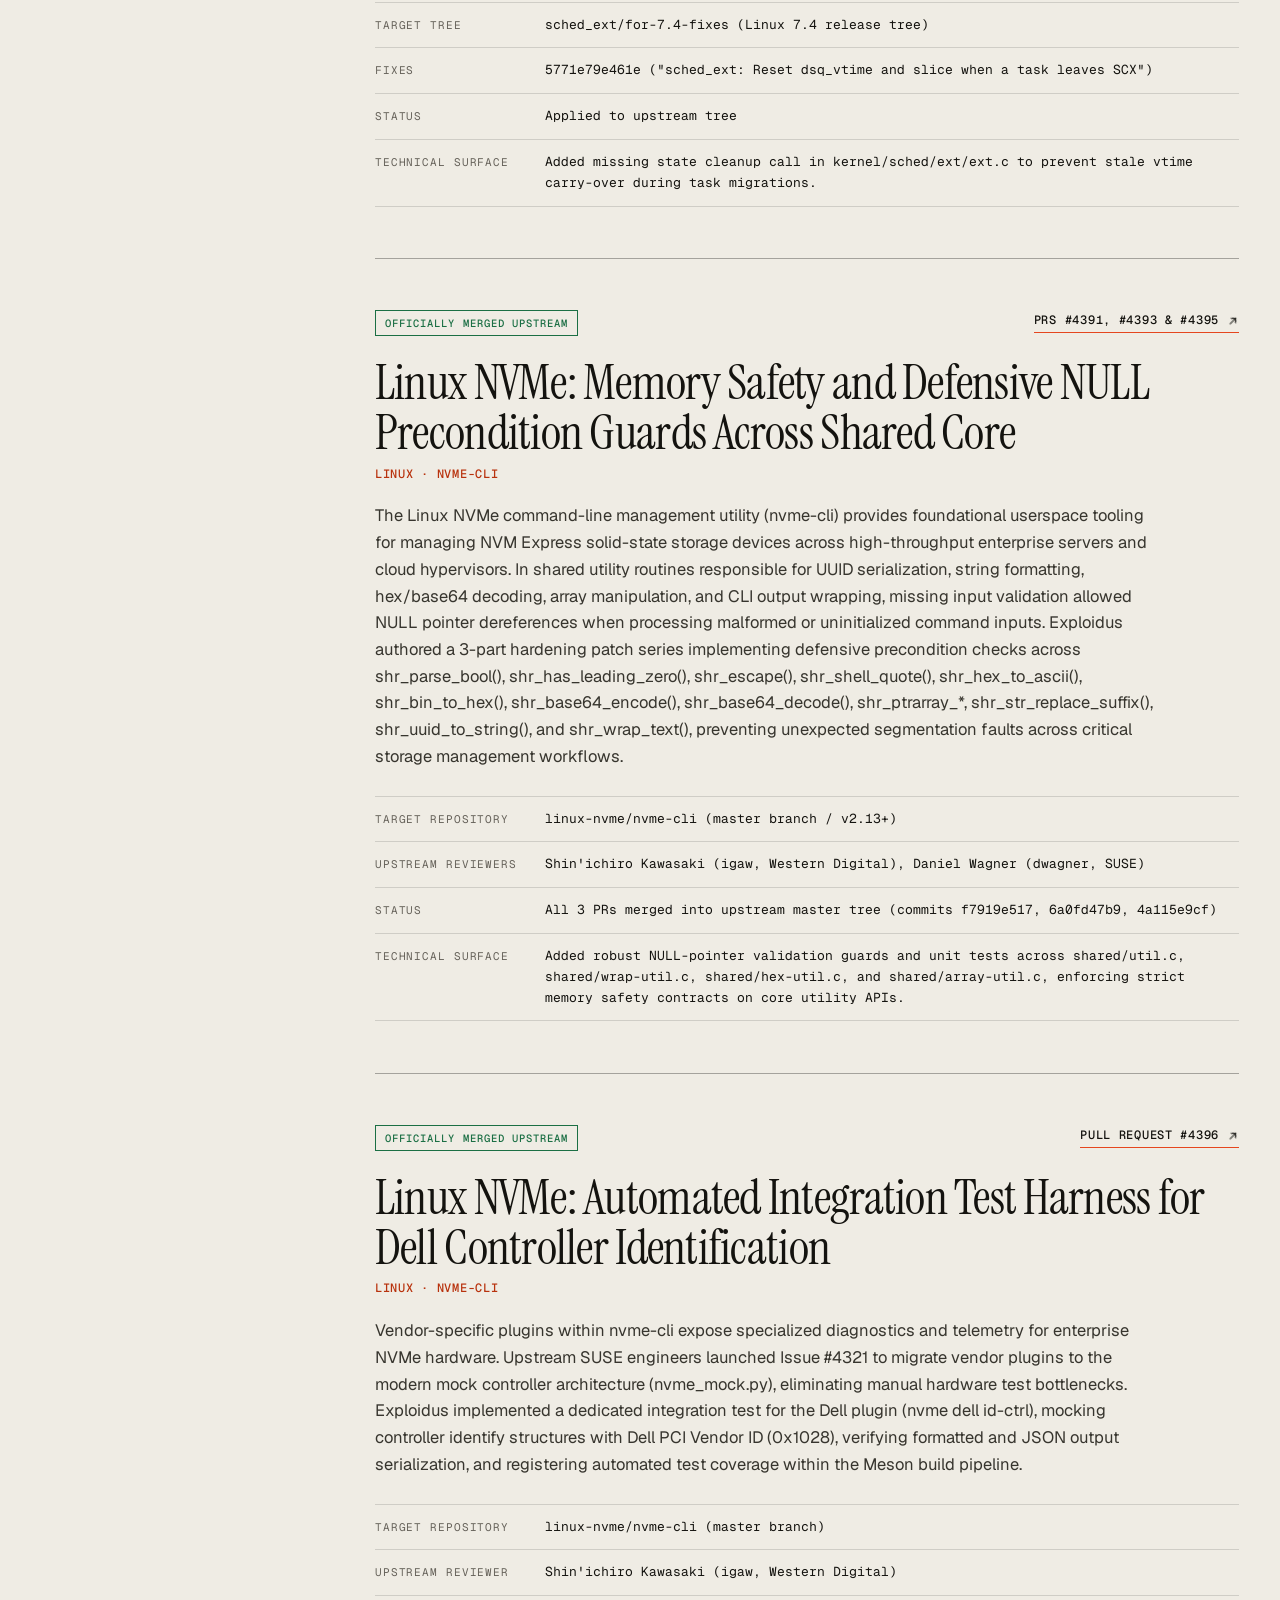
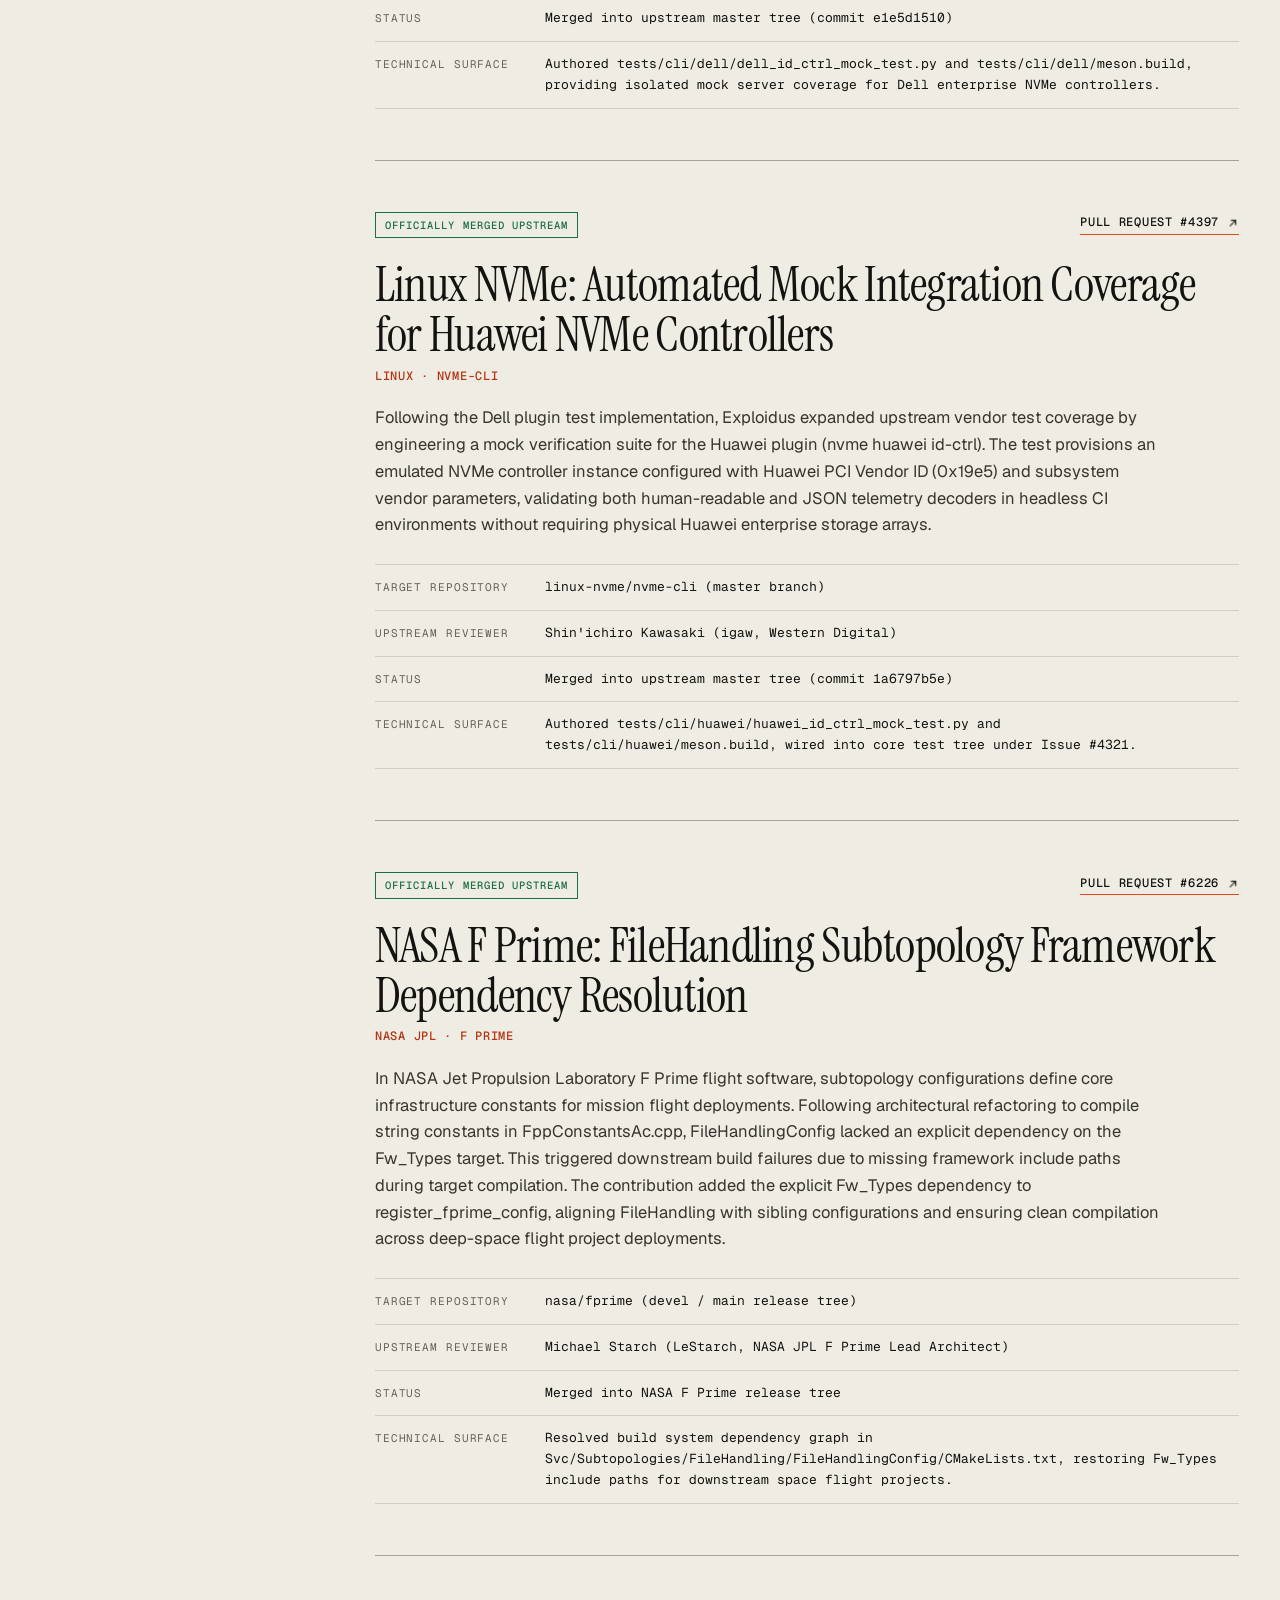
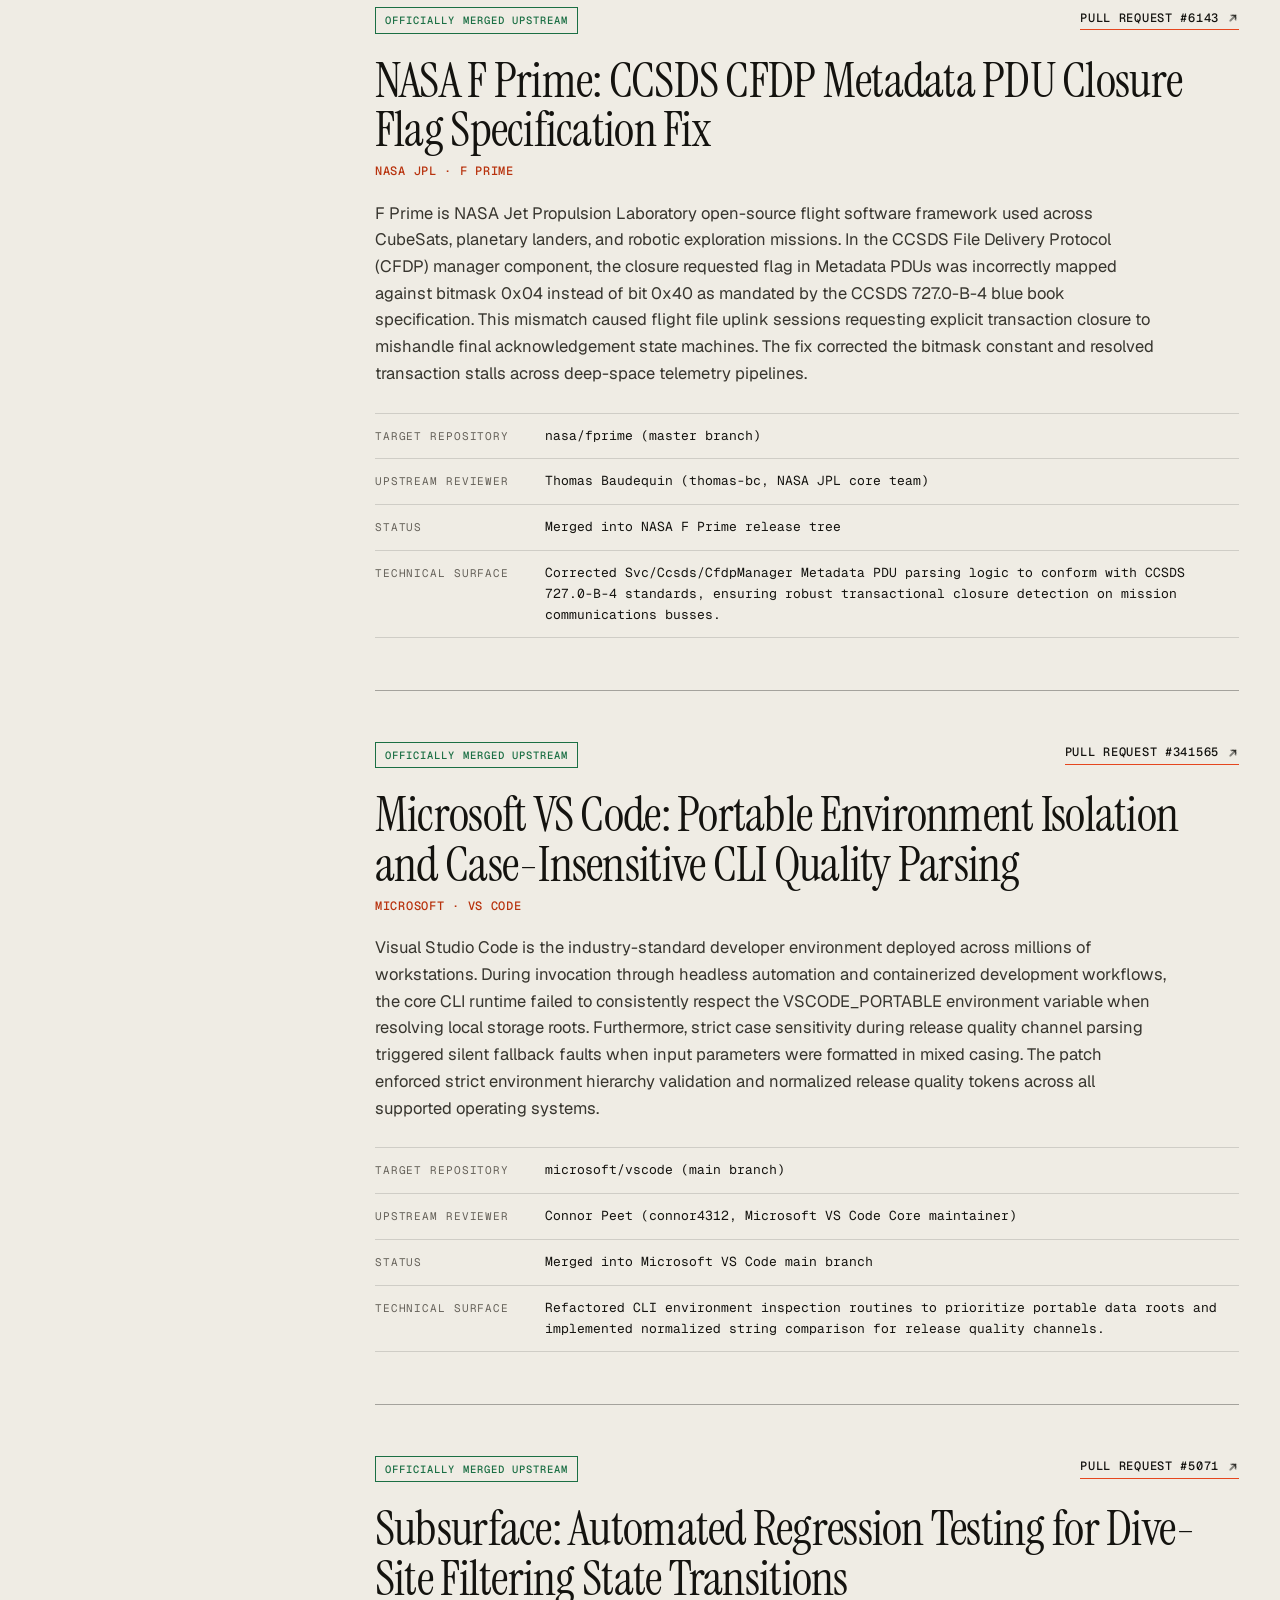
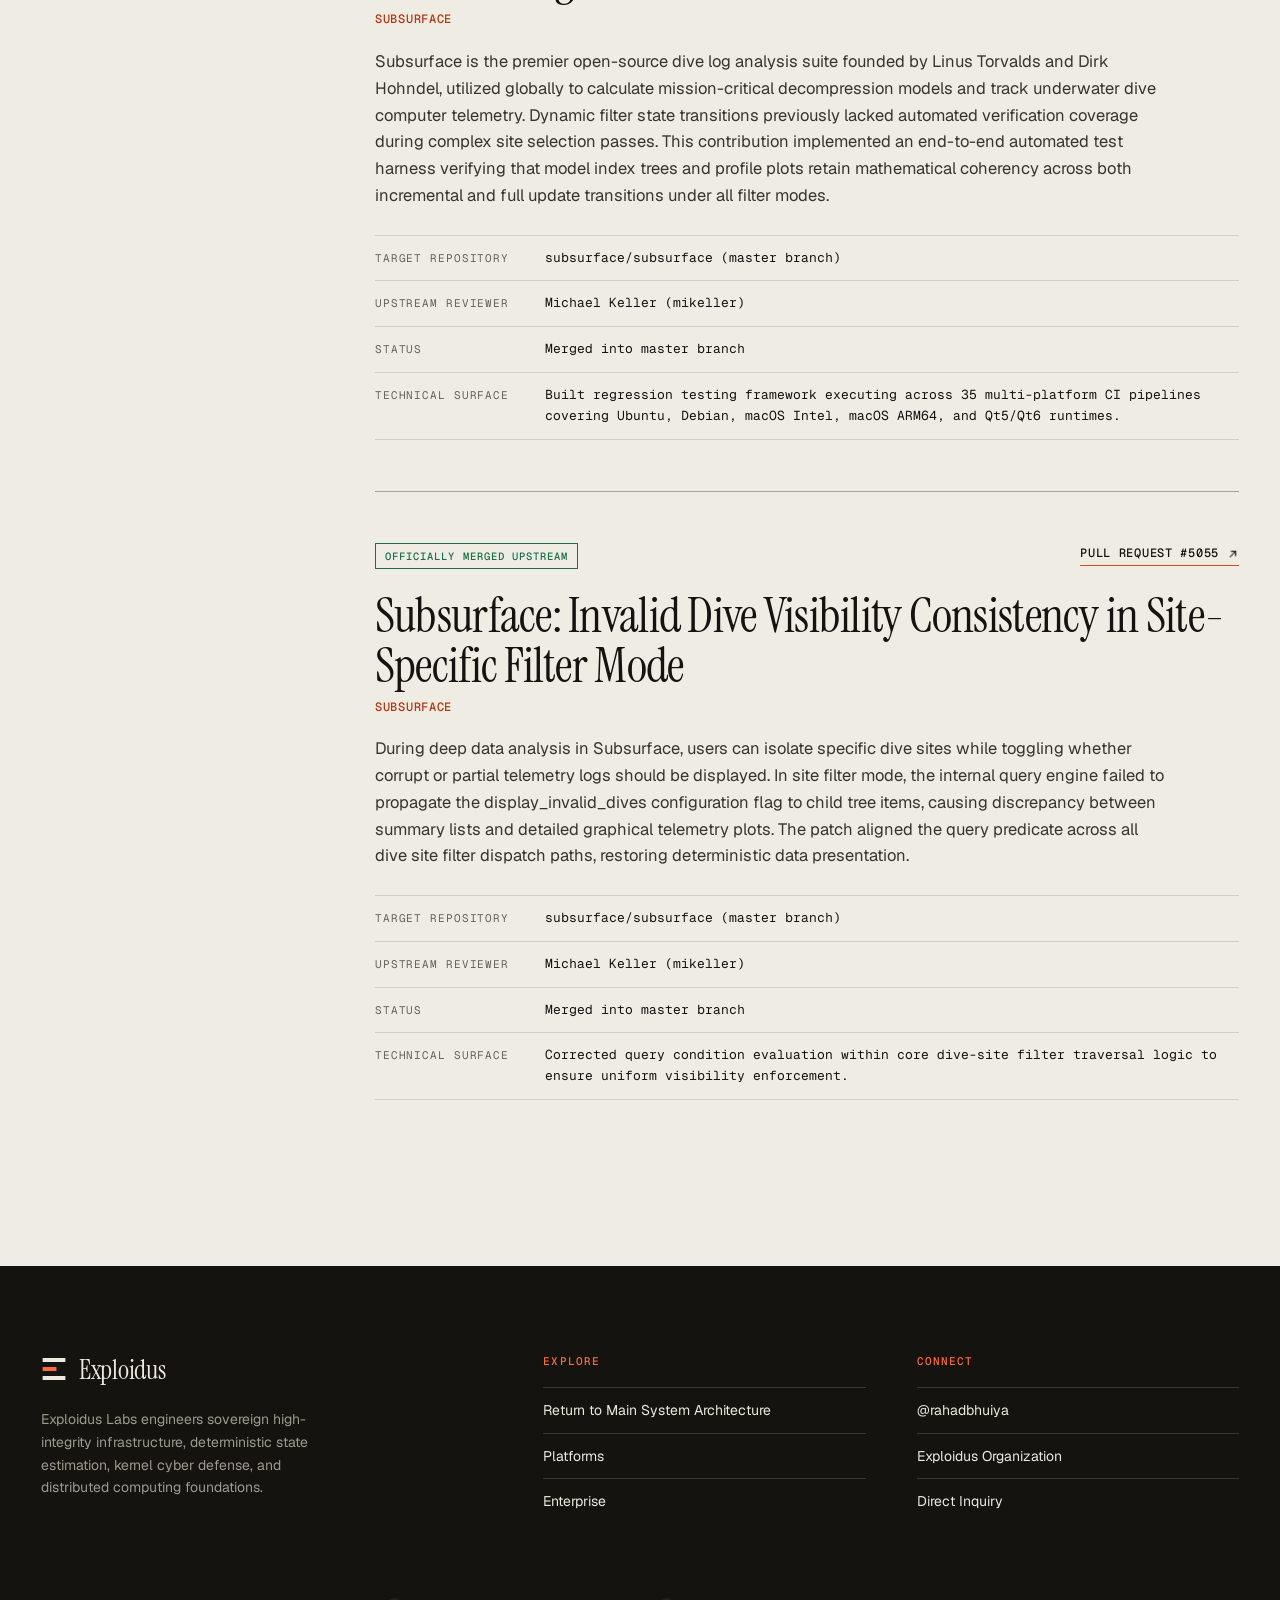
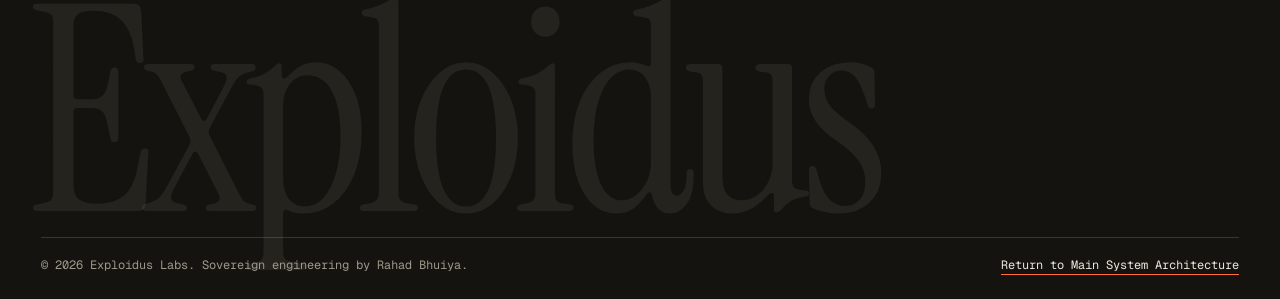
==== commit 5c266450: "polish(site): perfect hero CTA, align DO-178C phrasing, wire standalone scx repo, and add Subsurface" ====
--- a/contributions.html
+++ b/contributions.html
@@ -59,7 +59,7 @@
       <div class="wrap">
         <div class="crumb lbl"><a href="index.html">Exploidus</a><span>/</span><b>Upstream Engineering Record</b></div>
         <h1>External contributions and <em>root-cause</em> analyses</h1>
-        <p class="lead">In addition to sovereign native engines, Exploidus actively audits critical upstream ecosystems, identifies edge-case protocol regressions, and submits production patches to foundational software frameworks including NASA flight software, Microsoft VS Code, Subsurface, and the Linux kernel.</p>
+        <p class="lead">In addition to sovereign native engines, Exploidus actively audits critical upstream ecosystems, identifies edge-case protocol regressions, and submits production patches to foundational software frameworks including Linux NVMe storage tooling, NASA flight software, Microsoft VS Code, Subsurface, and the Linux kernel.</p>
       </div>
     </section>
 
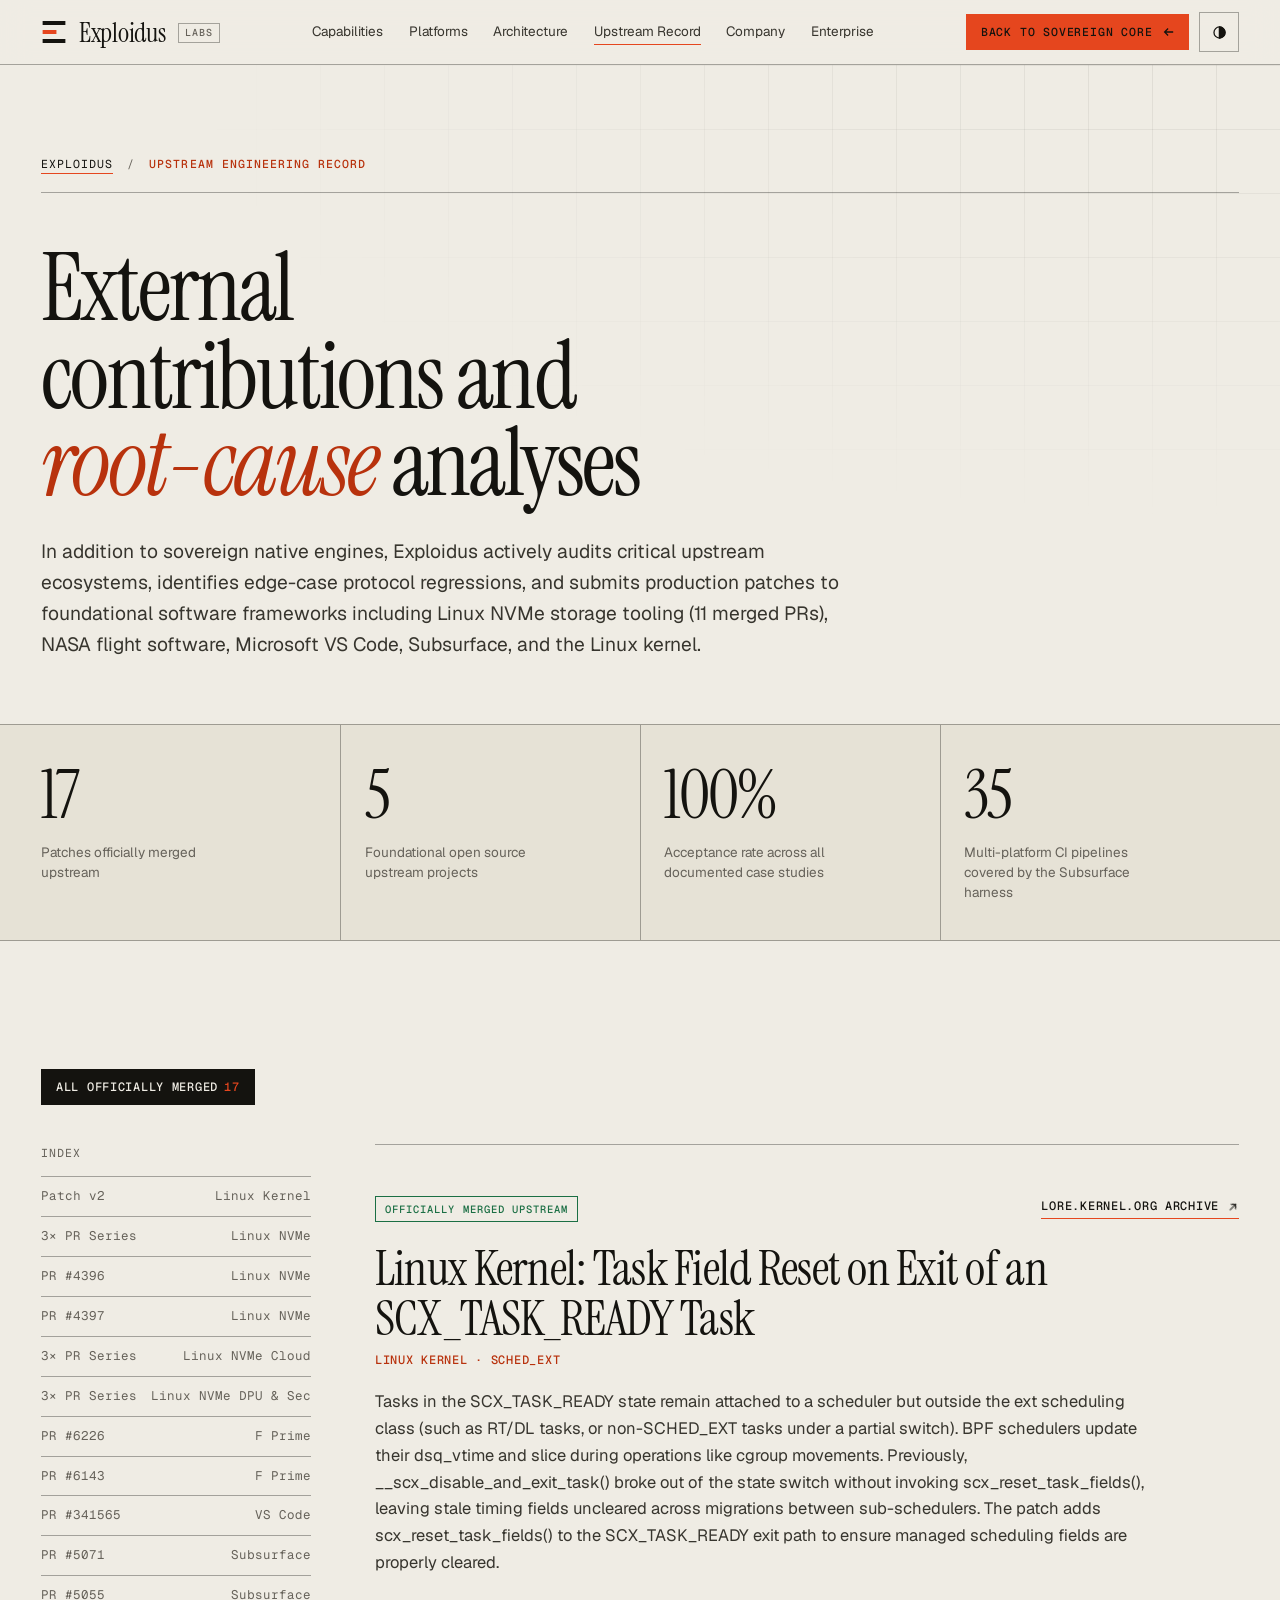
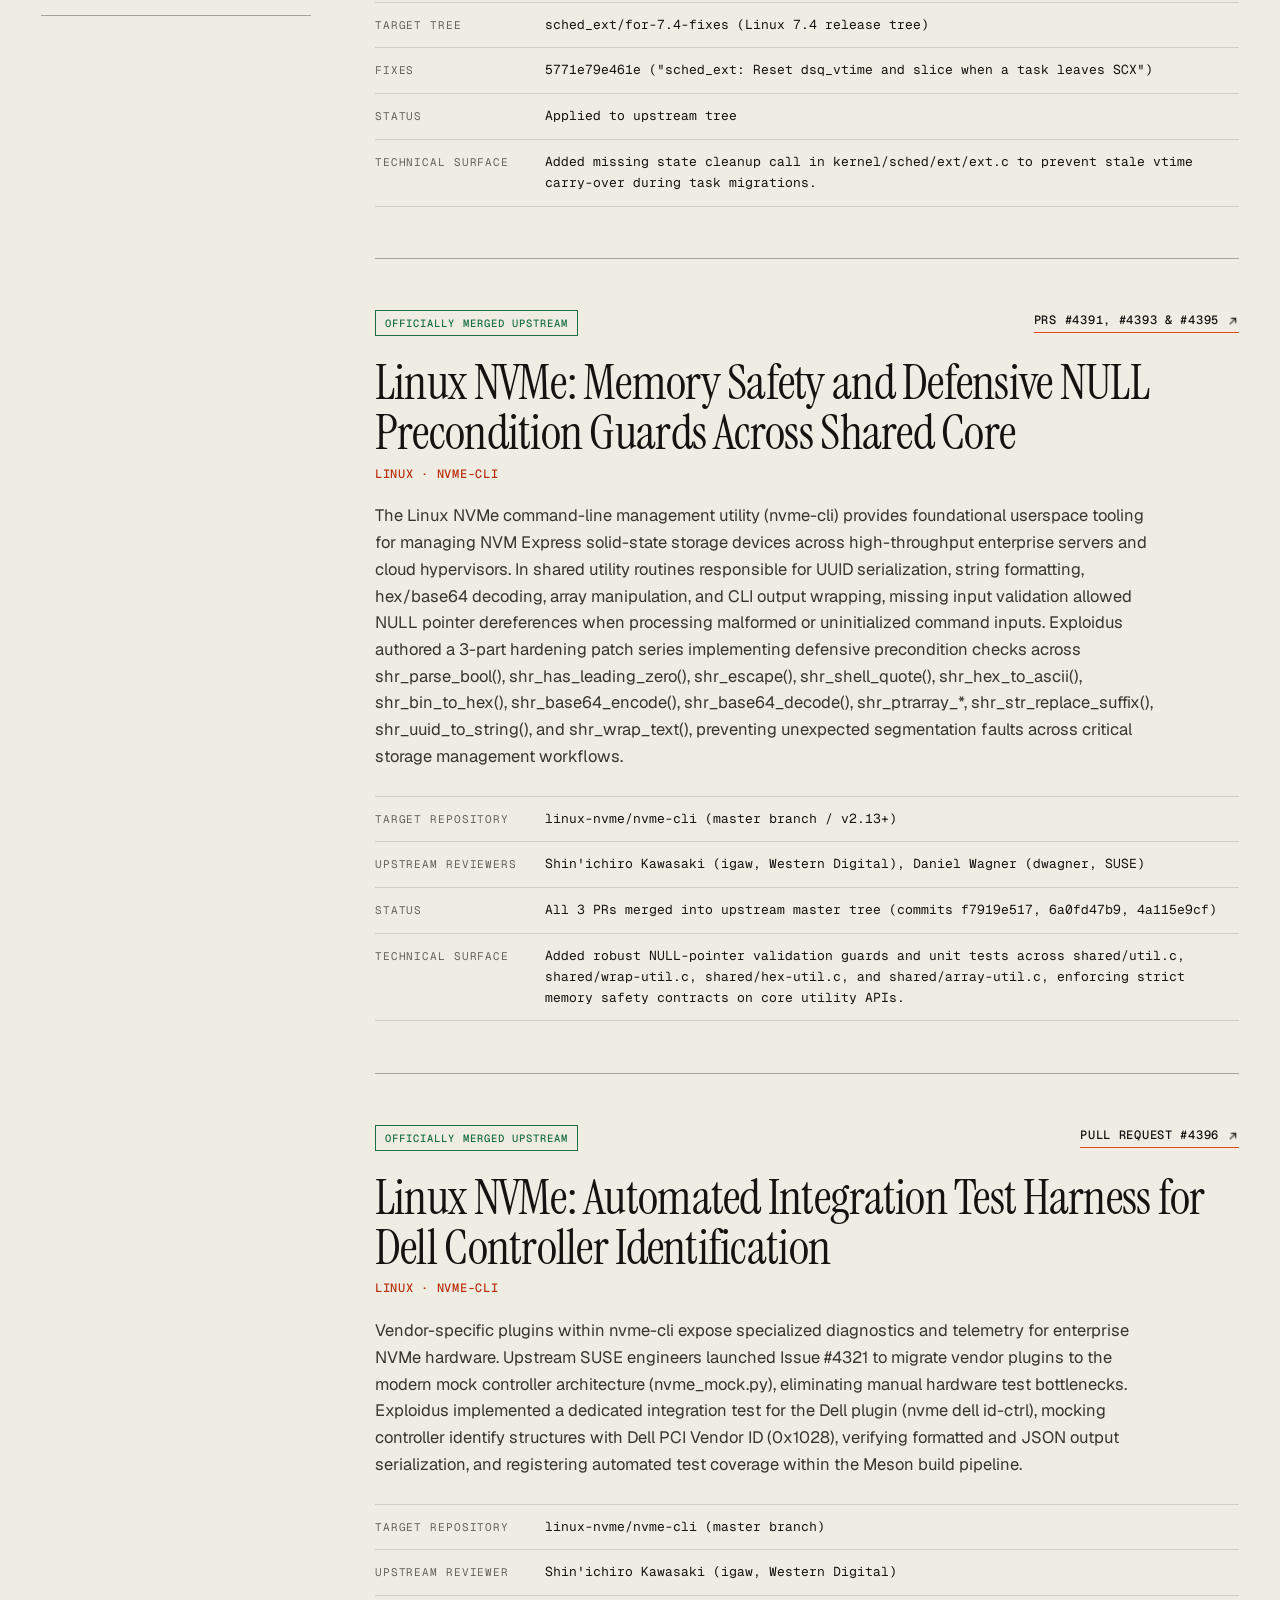
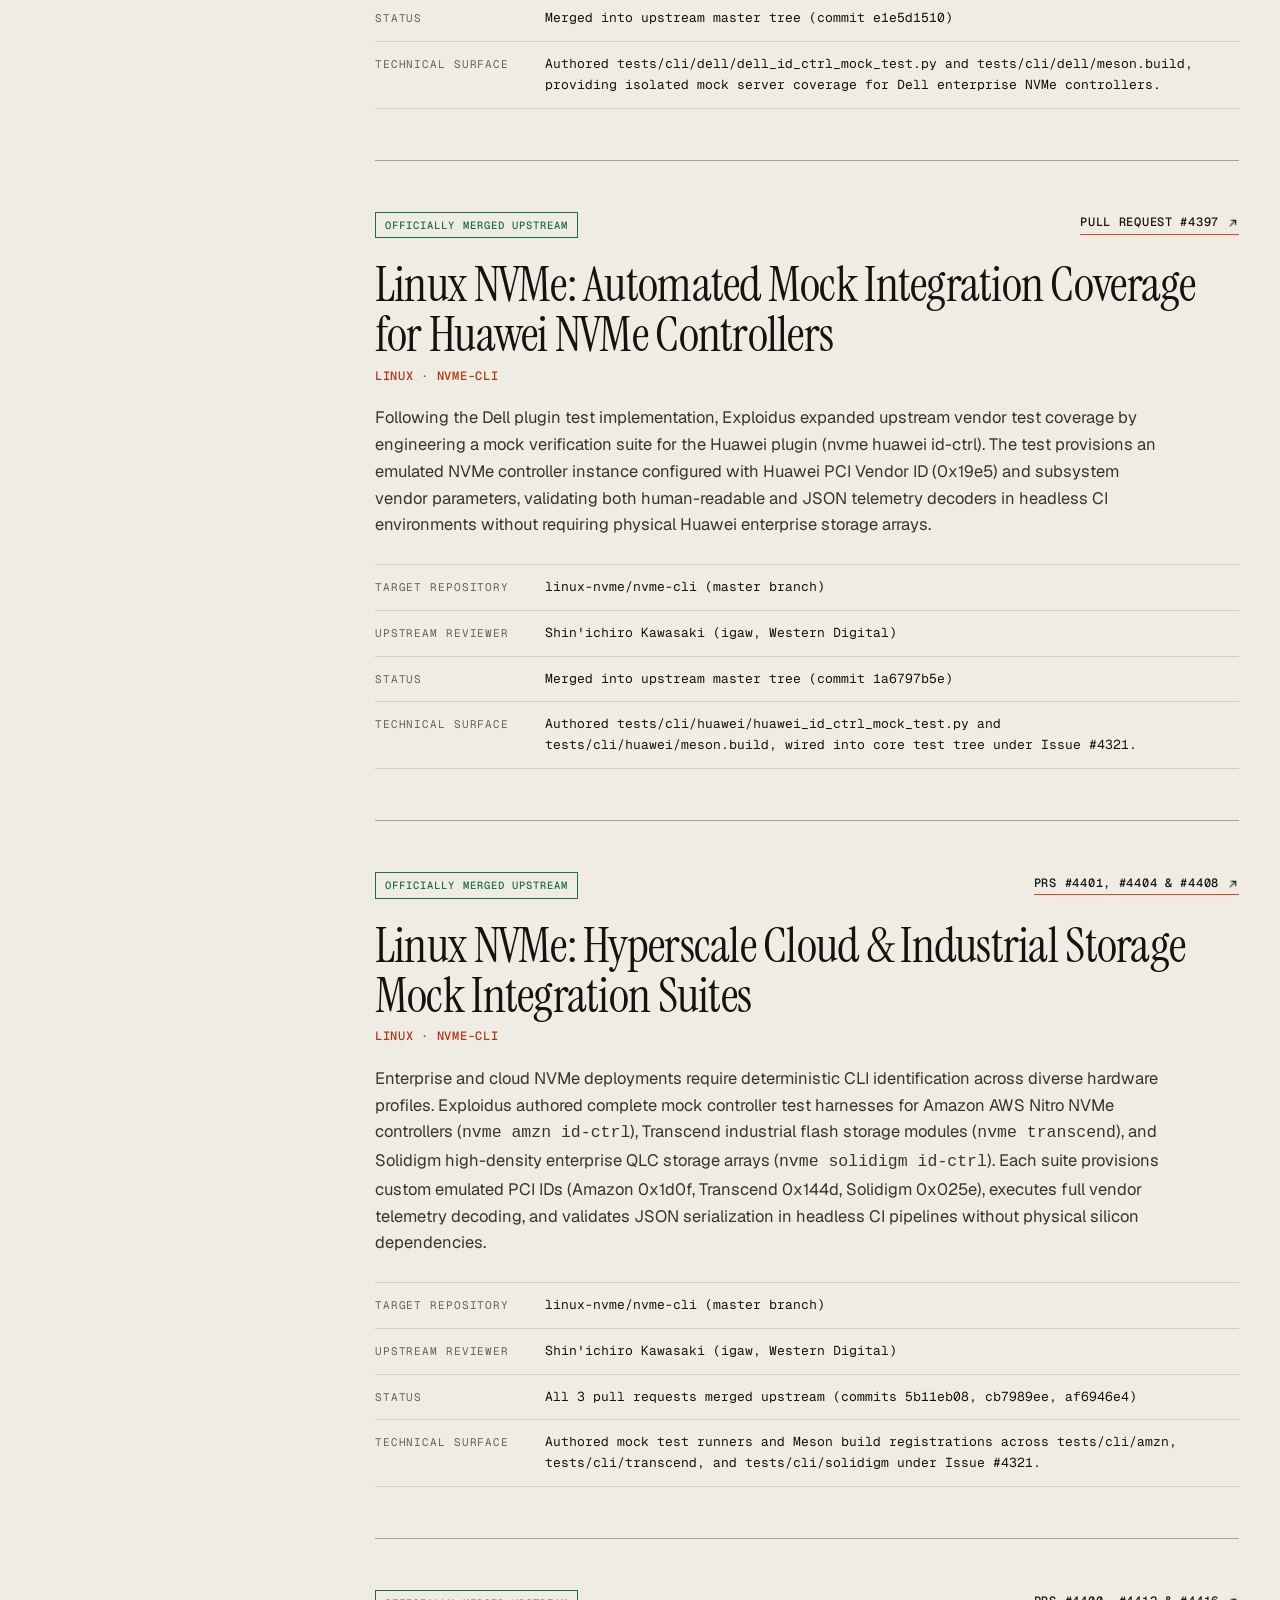
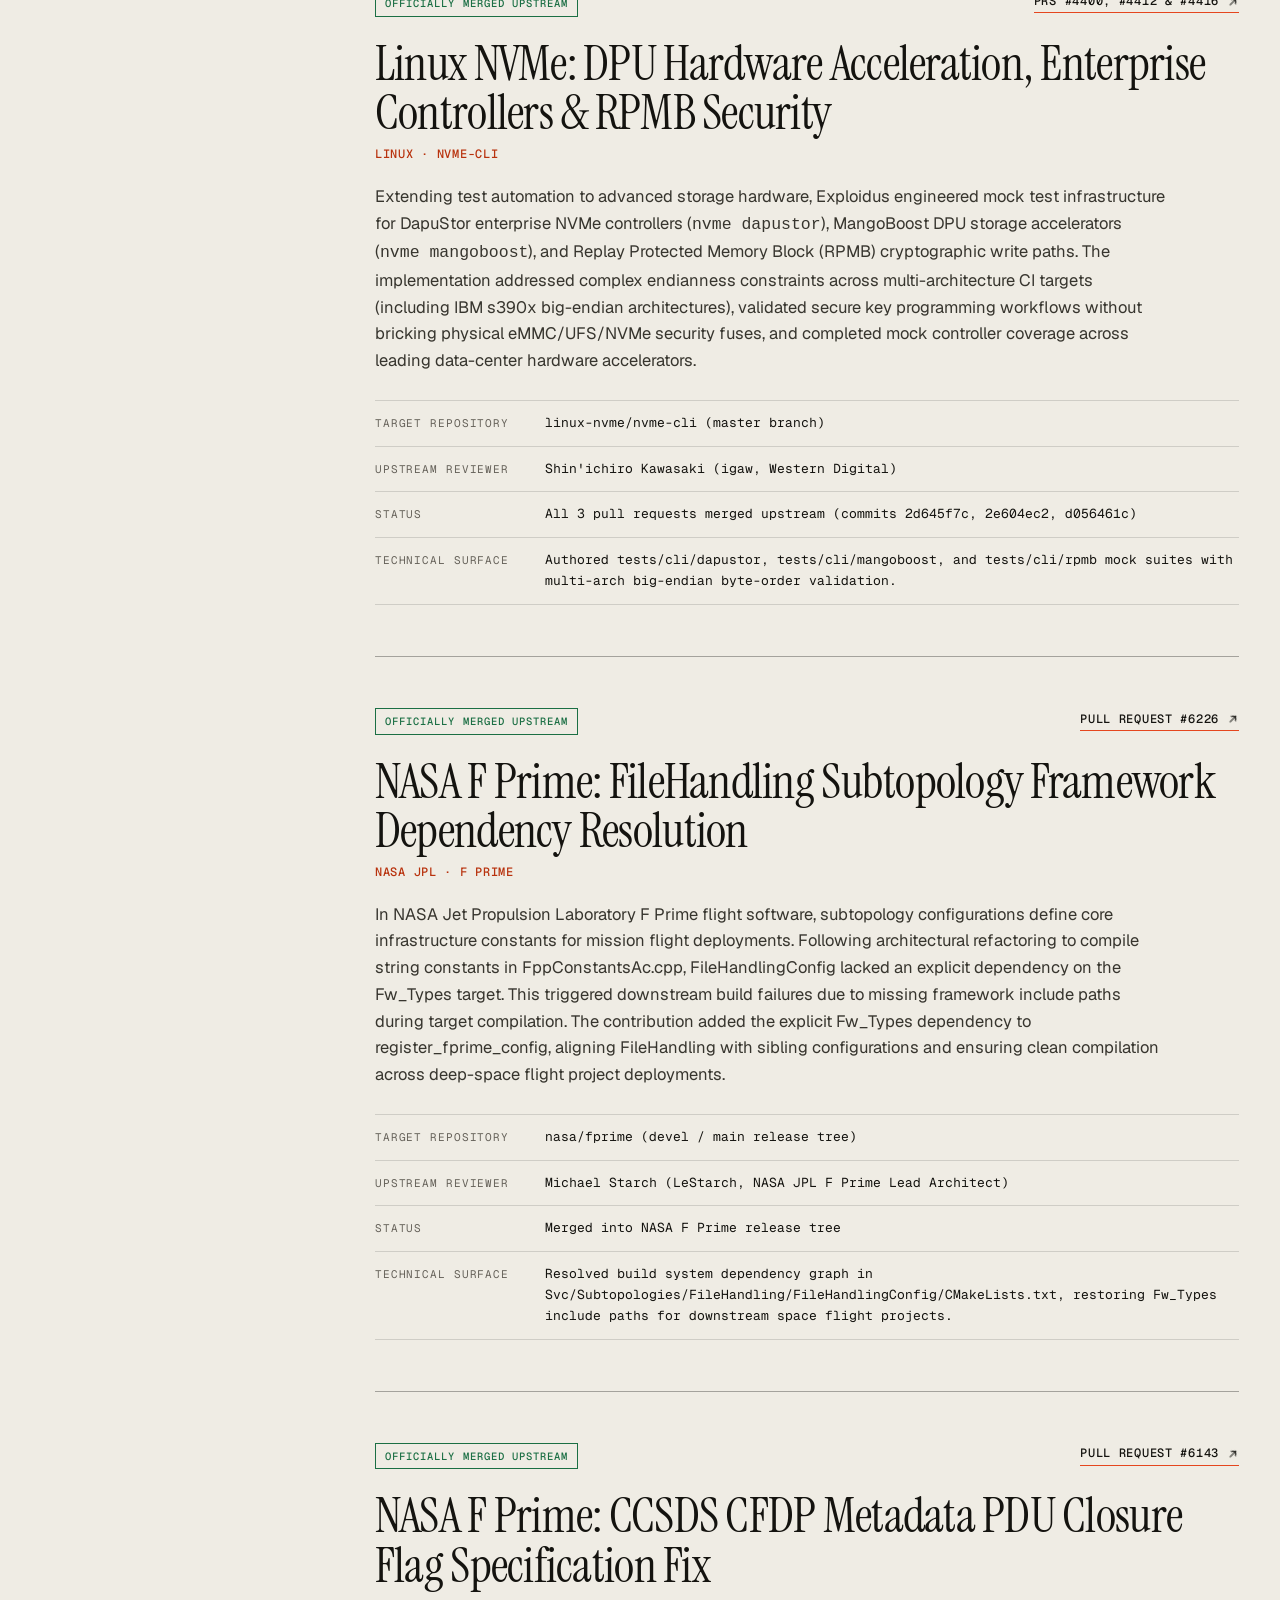
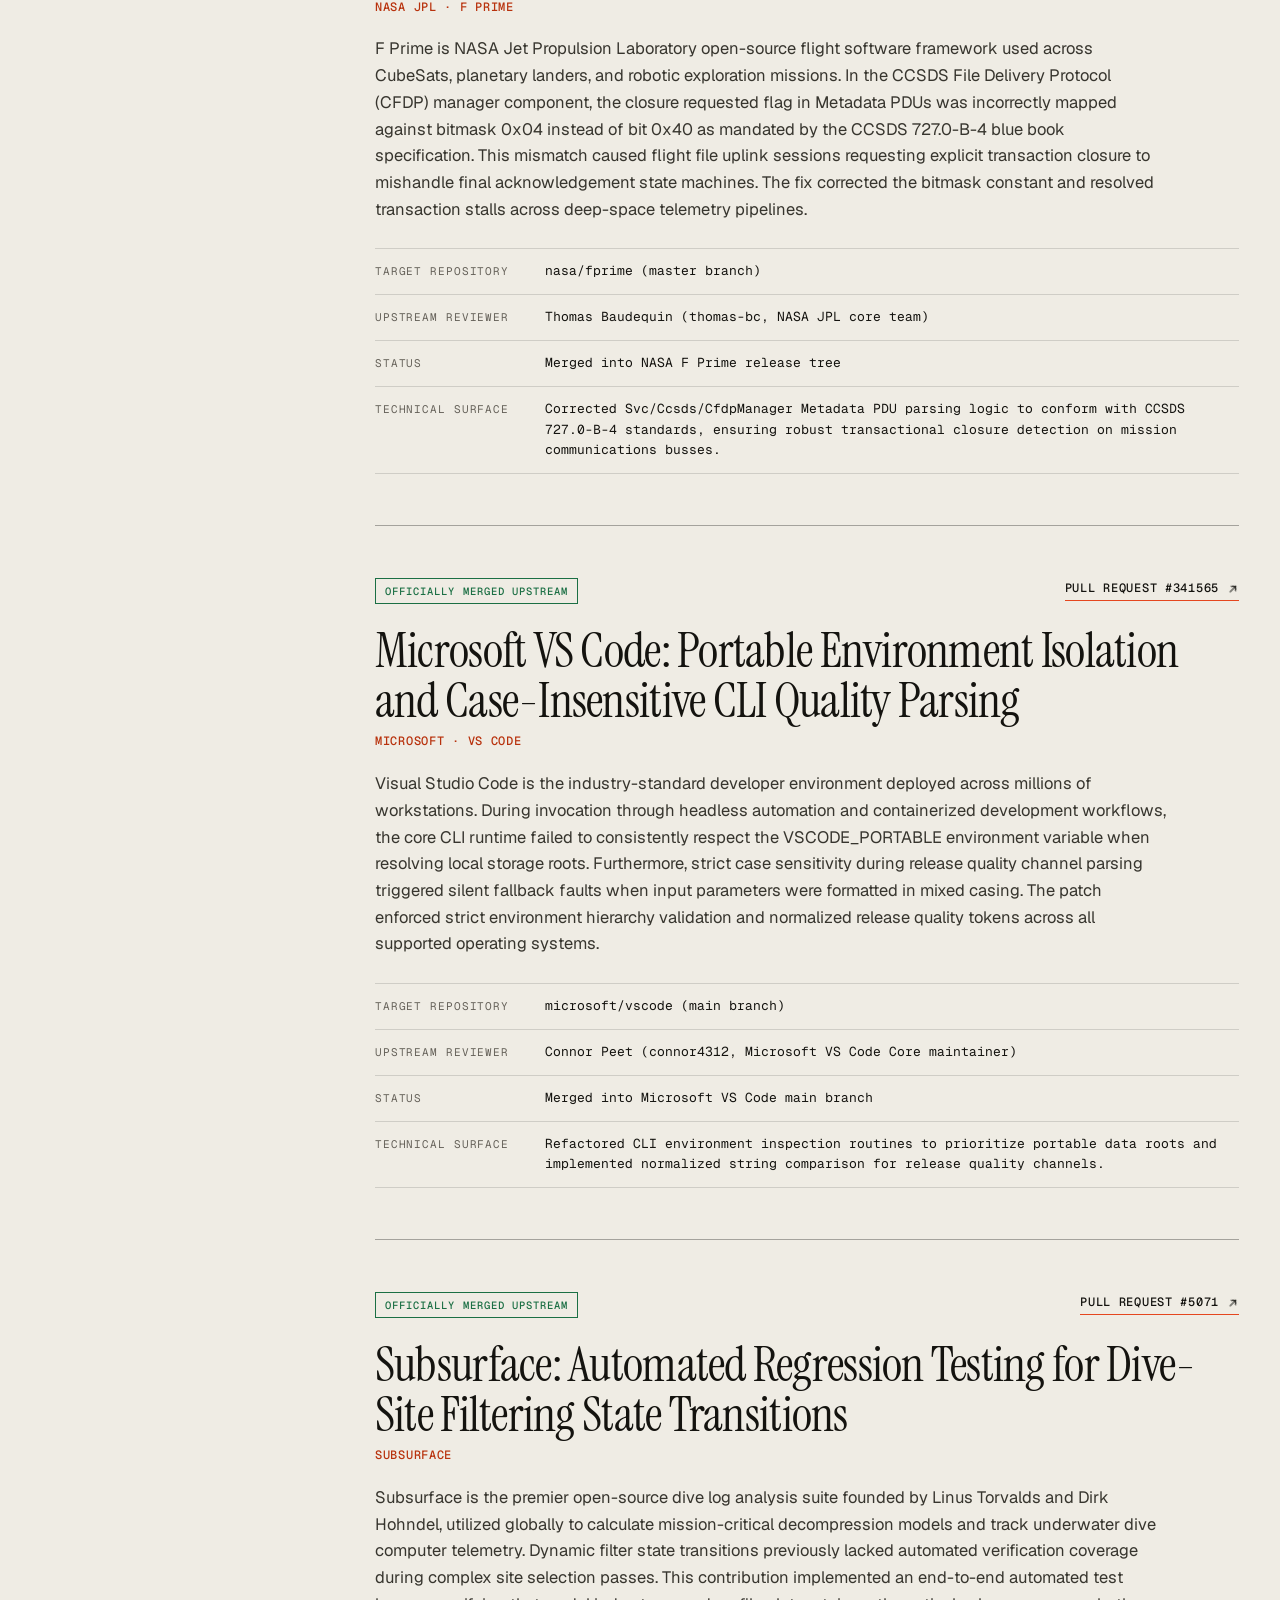
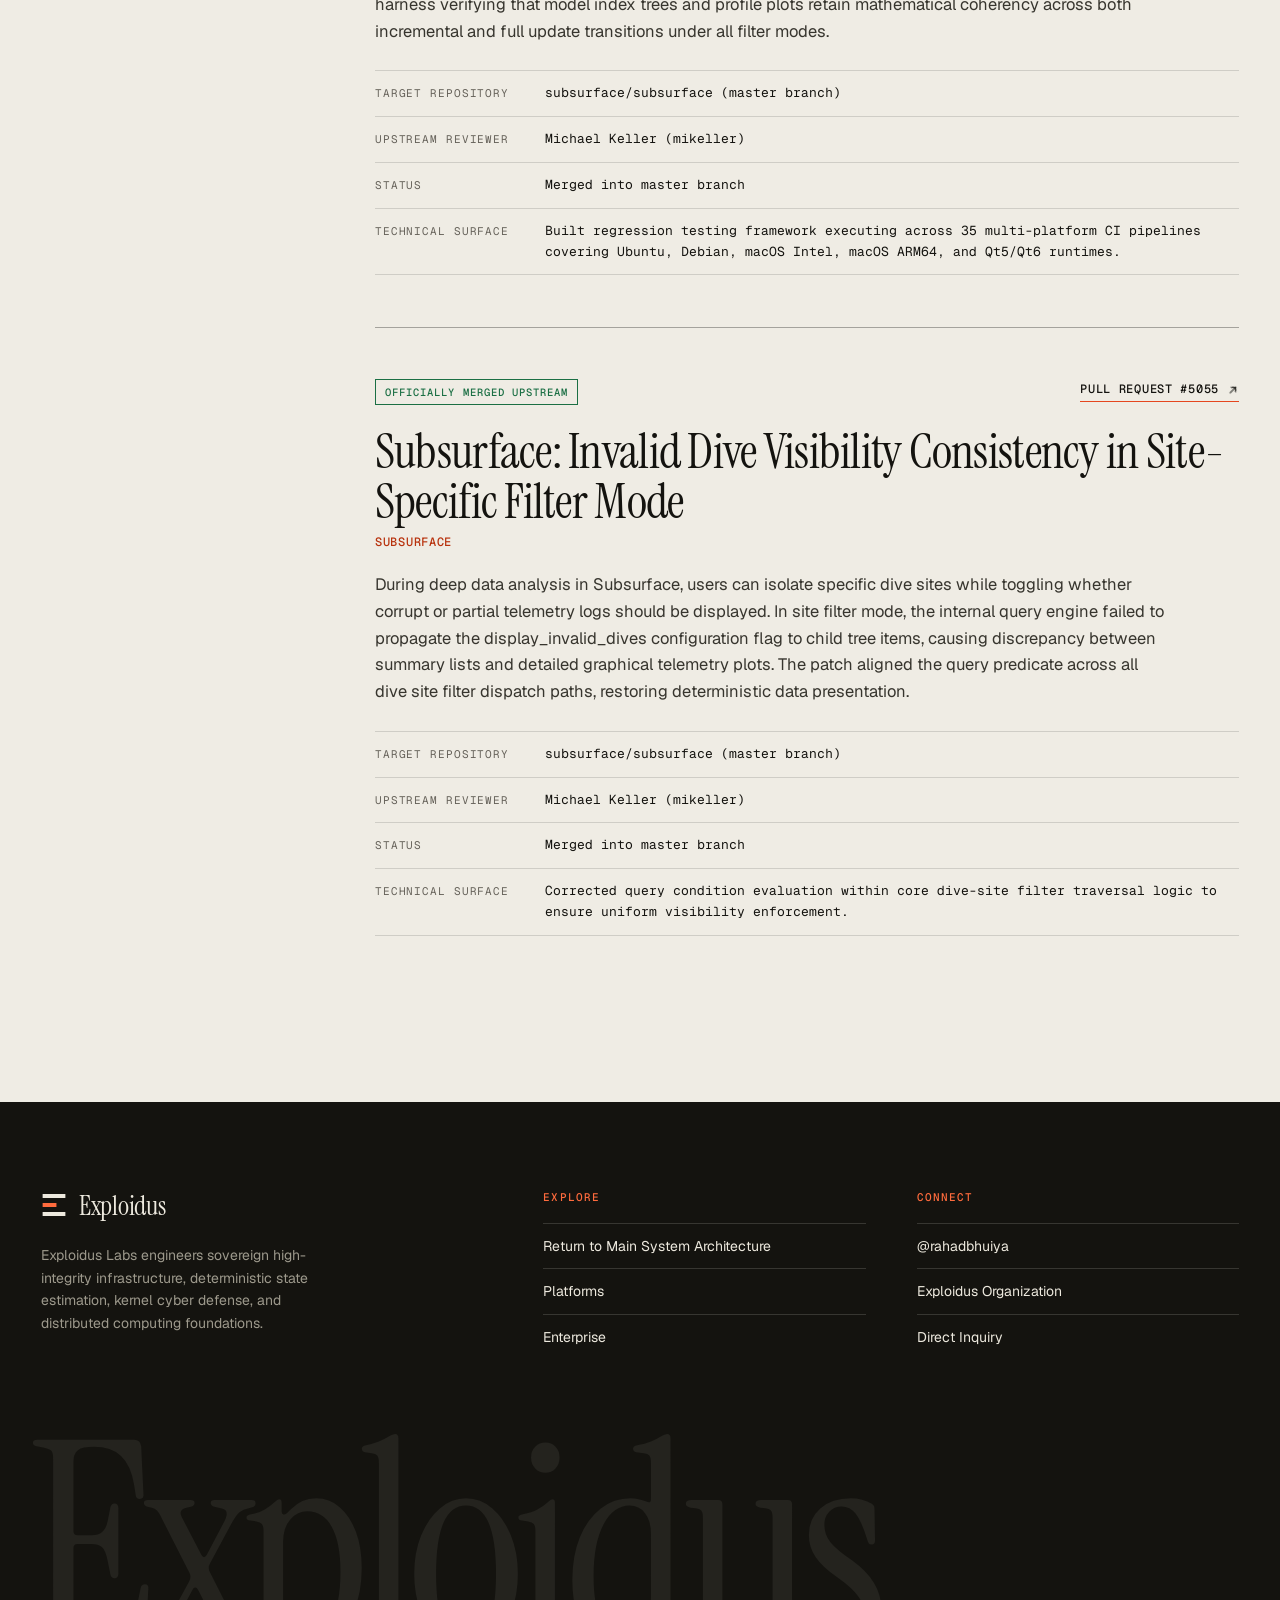
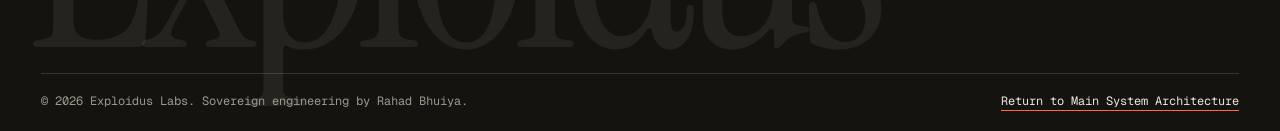
==== commit ff9baac9: "refactor(web): elevate commercial positioning and update nvme-cli upstream record to 11 merged PRs" ====
--- a/contributions.html
+++ b/contributions.html
@@ -59,13 +59,13 @@
       <div class="wrap">
         <div class="crumb lbl"><a href="index.html">Exploidus</a><span>/</span><b>Upstream Engineering Record</b></div>
         <h1>External contributions and <em>root-cause</em> analyses</h1>
-        <p class="lead">In addition to sovereign native engines, Exploidus actively audits critical upstream ecosystems, identifies edge-case protocol regressions, and submits production patches to foundational software frameworks including Linux NVMe storage tooling, NASA flight software, Microsoft VS Code, Subsurface, and the Linux kernel.</p>
+        <p class="lead">In addition to sovereign native engines, Exploidus actively audits critical upstream ecosystems, identifies edge-case protocol regressions, and submits production patches to foundational software frameworks including Linux NVMe storage tooling (11 merged PRs), NASA flight software, Microsoft VS Code, Subsurface, and the Linux kernel.</p>
       </div>
     </section>
 
     <section class="figs" aria-label="Record summary">
       <div class="wrap figs-grid four">
-        <div class="fig"><div class="fig-v">11</div><p class="fig-d">Patches officially merged upstream</p></div>
+        <div class="fig"><div class="fig-v">17</div><p class="fig-d">Patches officially merged upstream</p></div>
         <div class="fig"><div class="fig-v">5</div><p class="fig-d">Foundational open source upstream projects</p></div>
         <div class="fig"><div class="fig-v">100%</div><p class="fig-d">Acceptance rate across all documented case studies</p></div>
         <div class="fig"><div class="fig-v">35</div><p class="fig-d">Multi-platform CI pipelines covered by the Subsurface harness</p></div>
@@ -75,13 +75,13 @@
     <section class="sec" style="border-top:0;padding-bottom:0">
       <div class="wrap">
         <div class="chips" role="group" aria-label="Filter case studies">
-          <button class="chip" type="button" data-f="all" aria-pressed="true">All Officially Merged<i>11</i></button>
+          <button class="chip" type="button" data-f="all" aria-pressed="true">All Officially Merged<i>17</i></button>
         </div>
       </div>
     </section>
 
     <div class="wrap ledger">
-      <nav class="toc" aria-label="Case studies"><span class="lbl">Index</span><a href="#patch-scx-ready" data-g="merged"><span>Patch v2</span><span>Linux Kernel</span></a><a href="#pr-nvme-hardening" data-g="merged"><span>3× PR Series</span><span>Linux NVMe</span></a><a href="#pr-4396" data-g="merged"><span>PR #4396</span><span>Linux NVMe</span></a><a href="#pr-4397" data-g="merged"><span>PR #4397</span><span>Linux NVMe</span></a><a href="#pr-6226" data-g="merged"><span>PR #6226</span><span>F Prime</span></a><a href="#pr-6143" data-g="merged"><span>PR #6143</span><span>F Prime</span></a><a href="#pr-341565" data-g="merged"><span>PR #341565</span><span>VS Code</span></a><a href="#pr-5071" data-g="merged"><span>PR #5071</span><span>Subsurface</span></a><a href="#pr-5055" data-g="merged"><span>PR #5055</span><span>Subsurface</span></a></nav>
+      <nav class="toc" aria-label="Case studies"><span class="lbl">Index</span><a href="#patch-scx-ready" data-g="merged"><span>Patch v2</span><span>Linux Kernel</span></a><a href="#pr-nvme-hardening" data-g="merged"><span>3× PR Series</span><span>Linux NVMe</span></a><a href="#pr-4396" data-g="merged"><span>PR #4396</span><span>Linux NVMe</span></a><a href="#pr-4397" data-g="merged"><span>PR #4397</span><span>Linux NVMe</span></a><a href="#pr-nvme-cloud" data-g="merged"><span>3× PR Series</span><span>Linux NVMe Cloud</span></a><a href="#pr-nvme-accel" data-g="merged"><span>3× PR Series</span><span>Linux NVMe DPU &amp; Sec</span></a><a href="#pr-6226" data-g="merged"><span>PR #6226</span><span>F Prime</span></a><a href="#pr-6143" data-g="merged"><span>PR #6143</span><span>F Prime</span></a><a href="#pr-341565" data-g="merged"><span>PR #341565</span><span>VS Code</span></a><a href="#pr-5071" data-g="merged"><span>PR #5071</span><span>Subsurface</span></a><a href="#pr-5055" data-g="merged"><span>PR #5055</span><span>Subsurface</span></a></nav>
       <div>
         <article class="case rv" id="patch-scx-ready" data-g="merged">
           <div class="case-top"><span class="status">Officially merged upstream</span><a class="tlink" href="https://lore.kernel.org/sched-ext/20261106180353.457-1-rahadbhuiya2021@gmail.com/" target="_blank" rel="noopener">lore.kernel.org Archive <i class="arr ne"></i></a></div>
@@ -110,6 +110,20 @@
           <div class="proj">Linux · nvme-cli</div>
           <p>Following the Dell plugin test implementation, Exploidus expanded upstream vendor test coverage by engineering a mock verification suite for the Huawei plugin (nvme huawei id-ctrl). The test provisions an emulated NVMe controller instance configured with Huawei PCI Vendor ID (0x19e5) and subsystem vendor parameters, validating both human-readable and JSON telemetry decoders in headless CI environments without requiring physical Huawei enterprise storage arrays.</p>
           <dl><dt>Target Repository</dt><dd>linux-nvme/nvme-cli (master branch)</dd><dt>Upstream Reviewer</dt><dd>Shin'ichiro Kawasaki (igaw, Western Digital)</dd><dt>Status</dt><dd>Merged into upstream master tree (commit 1a6797b5e)</dd><dt>Technical Surface</dt><dd>Authored tests/cli/huawei/huawei_id_ctrl_mock_test.py and tests/cli/huawei/meson.build, wired into core test tree under Issue #4321.</dd></dl>
+        </article>
+        <article class="case rv" id="pr-nvme-cloud" data-g="merged">
+          <div class="case-top"><span class="status">Officially merged upstream</span><a class="tlink" href="https://github.com/linux-nvme/nvme-cli/pulls?q=is%3Apr+author%3Arahadbhuiya+is%3Amerged" target="_blank" rel="noopener">PRs #4401, #4404 &amp; #4408 <i class="arr ne"></i></a></div>
+          <h2>Linux NVMe: Hyperscale Cloud &amp; Industrial Storage Mock Integration Suites</h2>
+          <div class="proj">Linux · nvme-cli</div>
+          <p>Enterprise and cloud NVMe deployments require deterministic CLI identification across diverse hardware profiles. Exploidus authored complete mock controller test harnesses for Amazon AWS Nitro NVMe controllers (<code>nvme amzn id-ctrl</code>), Transcend industrial flash storage modules (<code>nvme transcend</code>), and Solidigm high-density enterprise QLC storage arrays (<code>nvme solidigm id-ctrl</code>). Each suite provisions custom emulated PCI IDs (Amazon 0x1d0f, Transcend 0x144d, Solidigm 0x025e), executes full vendor telemetry decoding, and validates JSON serialization in headless CI pipelines without physical silicon dependencies.</p>
+          <dl><dt>Target Repository</dt><dd>linux-nvme/nvme-cli (master branch)</dd><dt>Upstream Reviewer</dt><dd>Shin'ichiro Kawasaki (igaw, Western Digital)</dd><dt>Status</dt><dd>All 3 pull requests merged upstream (commits 5b11eb08, cb7989ee, af6946e4)</dd><dt>Technical Surface</dt><dd>Authored mock test runners and Meson build registrations across tests/cli/amzn, tests/cli/transcend, and tests/cli/solidigm under Issue #4321.</dd></dl>
+        </article>
+        <article class="case rv" id="pr-nvme-accel" data-g="merged">
+          <div class="case-top"><span class="status">Officially merged upstream</span><a class="tlink" href="https://github.com/linux-nvme/nvme-cli/pulls?q=is%3Apr+author%3Arahadbhuiya+is%3Amerged" target="_blank" rel="noopener">PRs #4400, #4412 &amp; #4416 <i class="arr ne"></i></a></div>
+          <h2>Linux NVMe: DPU Hardware Acceleration, Enterprise Controllers &amp; RPMB Security</h2>
+          <div class="proj">Linux · nvme-cli</div>
+          <p>Extending test automation to advanced storage hardware, Exploidus engineered mock test infrastructure for DapuStor enterprise NVMe controllers (<code>nvme dapustor</code>), MangoBoost DPU storage accelerators (<code>nvme mangoboost</code>), and Replay Protected Memory Block (RPMB) cryptographic write paths. The implementation addressed complex endianness constraints across multi-architecture CI targets (including IBM s390x big-endian architectures), validated secure key programming workflows without bricking physical eMMC/UFS/NVMe security fuses, and completed mock controller coverage across leading data-center hardware accelerators.</p>
+          <dl><dt>Target Repository</dt><dd>linux-nvme/nvme-cli (master branch)</dd><dt>Upstream Reviewer</dt><dd>Shin'ichiro Kawasaki (igaw, Western Digital)</dd><dt>Status</dt><dd>All 3 pull requests merged upstream (commits 2d645f7c, 2e604ec2, d056461c)</dd><dt>Technical Surface</dt><dd>Authored tests/cli/dapustor, tests/cli/mangoboost, and tests/cli/rpmb mock suites with multi-arch big-endian byte-order validation.</dd></dl>
         </article>
         <article class="case rv" id="pr-6226" data-g="merged">
           <div class="case-top"><span class="status">Officially merged upstream</span><a class="tlink" href="https://github.com/nasa/fprime/pull/6226" target="_blank" rel="noopener">Pull Request #6226 <i class="arr ne"></i></a></div>
--- a/assets/css/style.css
+++ b/assets/css/style.css
@@ -550,3 +550,29 @@
 /* long unbroken strings (paths, DOIs) */
 .case dd, .case p, .spec dd, .entry p.d, .tag { overflow-wrap: anywhere; }
 .case, .entry > div, .cap > div { min-width: 0; }
+
+
+/* ---------- ecosystem interoperability strip ---------- */
+.eco-strip { border-top: 1px solid var(--rule-2); border-bottom: 1px solid var(--rule-2); padding: clamp(28px, 4vw, 44px) 0; background: var(--paper-2); }
+.eco-head { margin-bottom: 24px; }
+.eco-head p { font-size: 13.5px; color: var(--ink-2); margin-top: 6px; }
+.eco-grid { display: grid; grid-template-columns: repeat(5, 1fr); gap: clamp(14px, 2vw, 24px); }
+.eco-card { border: 1px solid var(--rule-2); background: var(--paper); padding: 16px 14px; display: flex; flex-direction: column; gap: 8px; transition: border-color .2s; }
+.eco-card:hover { border-color: var(--accent); }
+.eco-badge { font: 500 9.5px/1 var(--mono); letter-spacing: .08em; text-transform: uppercase; color: var(--accent-ink); }
+.eco-card h5 { font-family: var(--serif); font-size: 18px; font-weight: 400; color: var(--ink); margin: 0; }
+.eco-card p { font-size: 12px; line-height: 1.5; color: var(--ink-2); margin: 0; }
+
+@media (max-width: 1100px) {
+  .eco-grid { grid-template-columns: repeat(3, 1fr); }
+}
+@media (max-width: 640px) {
+  .eco-grid { grid-template-columns: 1fr; }
+}
+
+/* ---------- tier headers in platforms register ---------- */
+.tier-strip { padding: 36px 0 16px; border-top: 2px solid var(--ink); margin-top: 12px; display: flex; flex-direction: column; gap: 6px; }
+.tier-strip:first-of-type { border-top: 0; margin-top: 0; }
+.tier-strip h4 { font-family: var(--serif); font-size: clamp(22px, 2.5vw, 28px); font-weight: 400; color: var(--ink); margin: 0; }
+.tier-strip p { font-size: 13.5px; color: var(--ink-2); max-width: 70ch; margin: 0; }
+.tier-badge { display: inline-flex; align-items: center; gap: 6px; font: 600 10px/1.2 var(--mono); letter-spacing: .09em; text-transform: uppercase; padding: 4px 7px; border: 1px solid var(--accent); color: var(--accent-ink); background: var(--paper); margin-bottom: 4px; }
